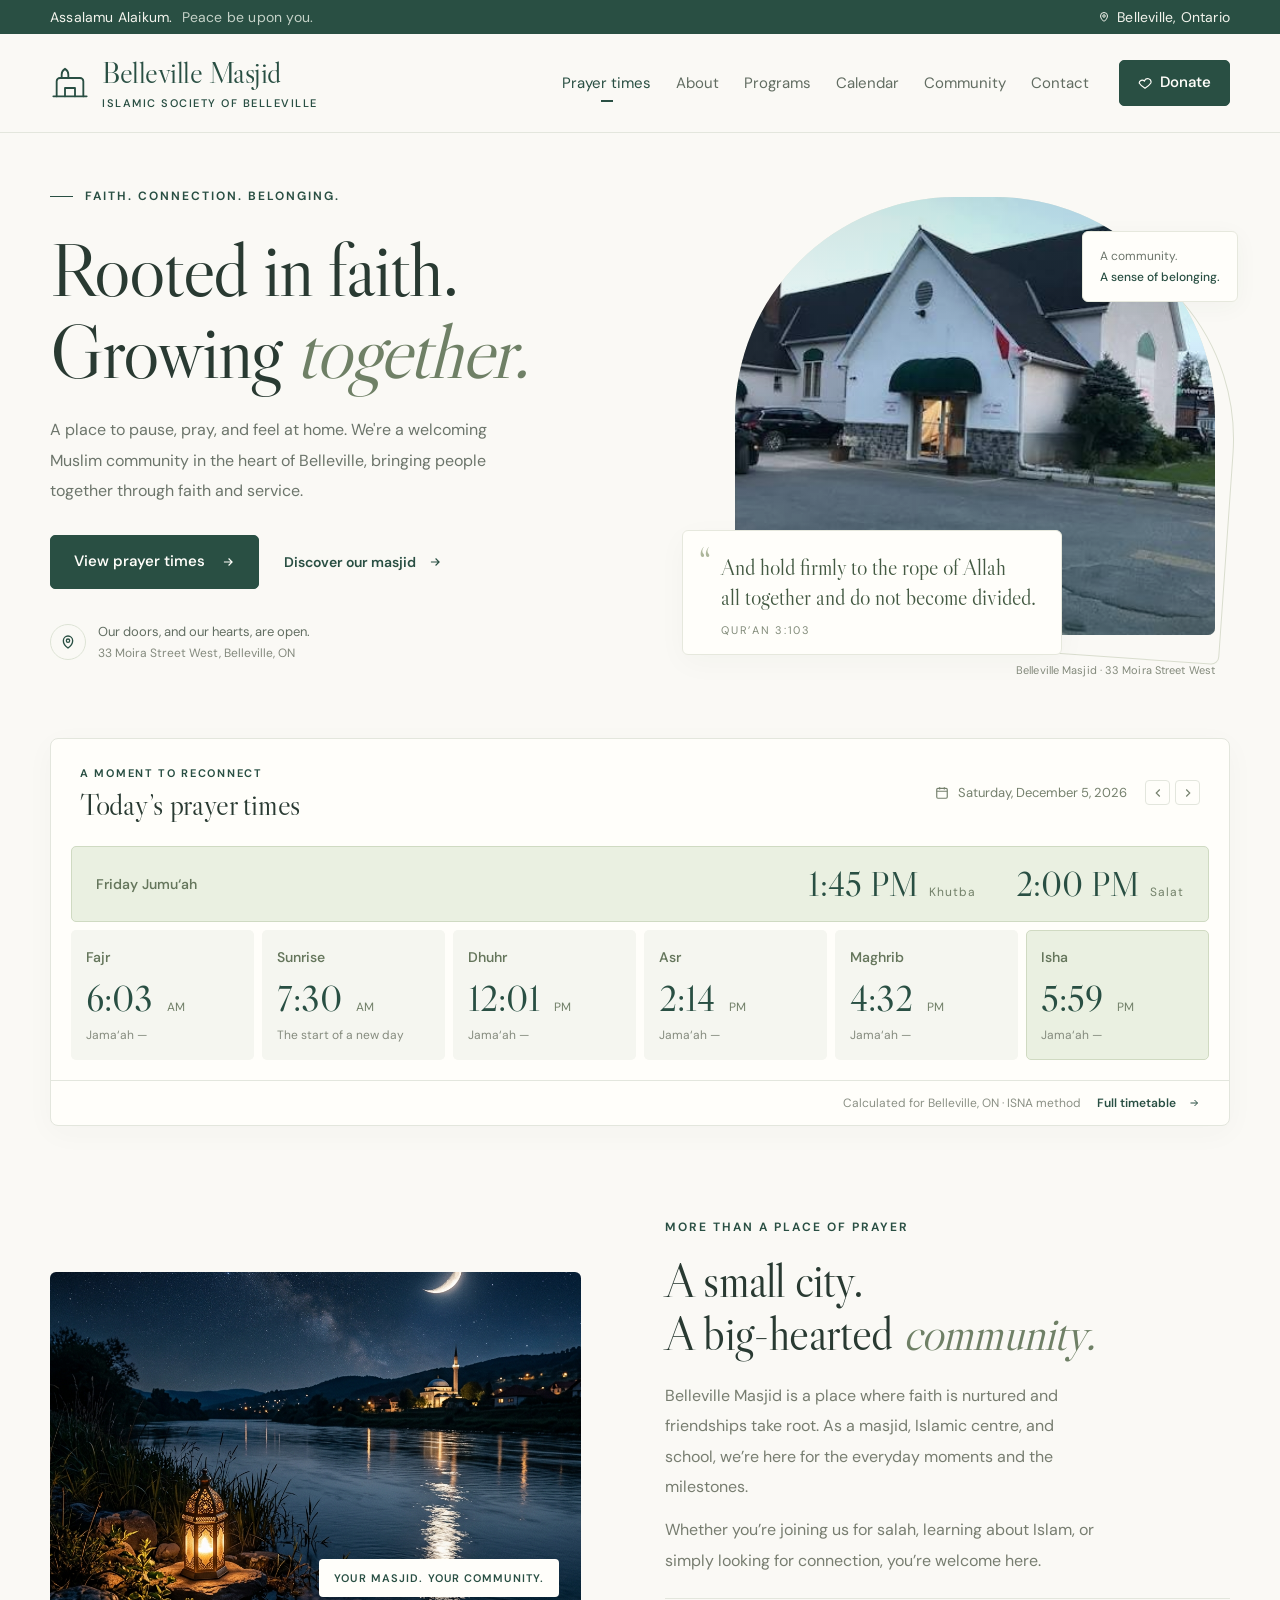
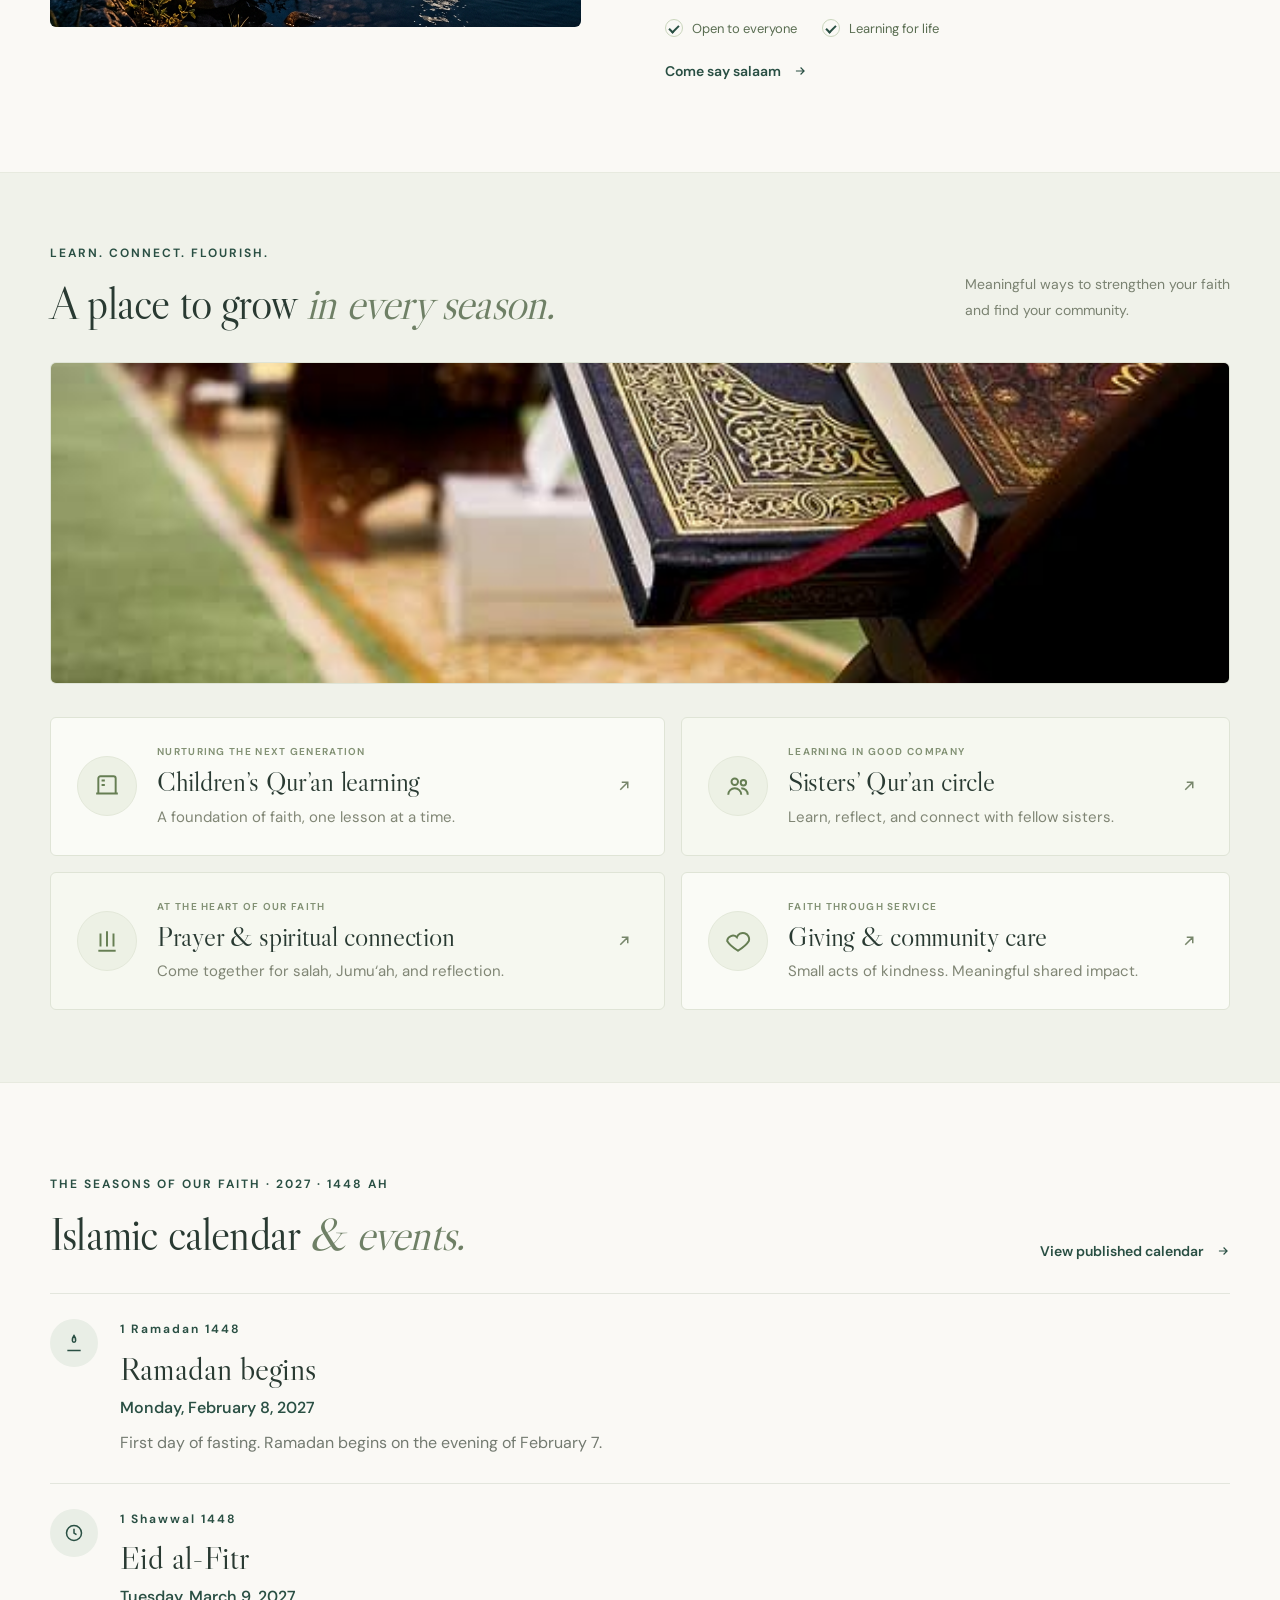
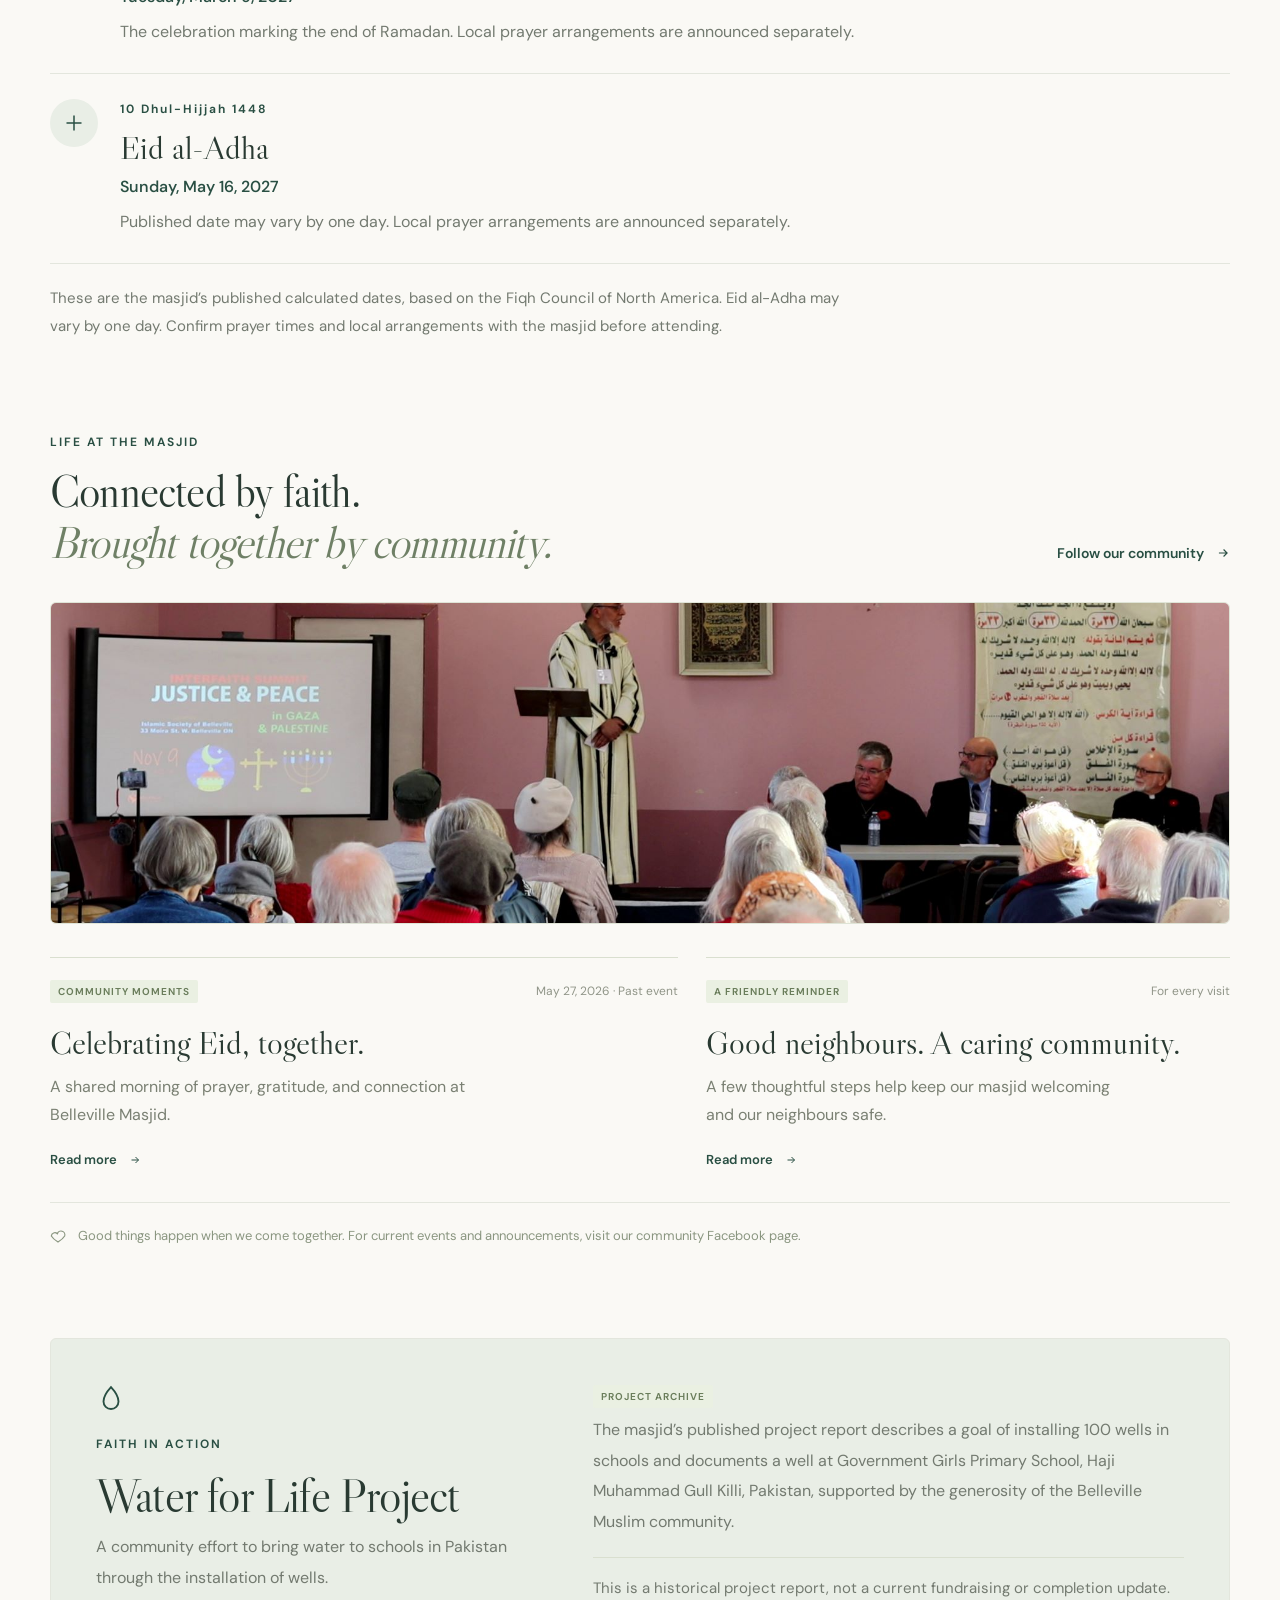
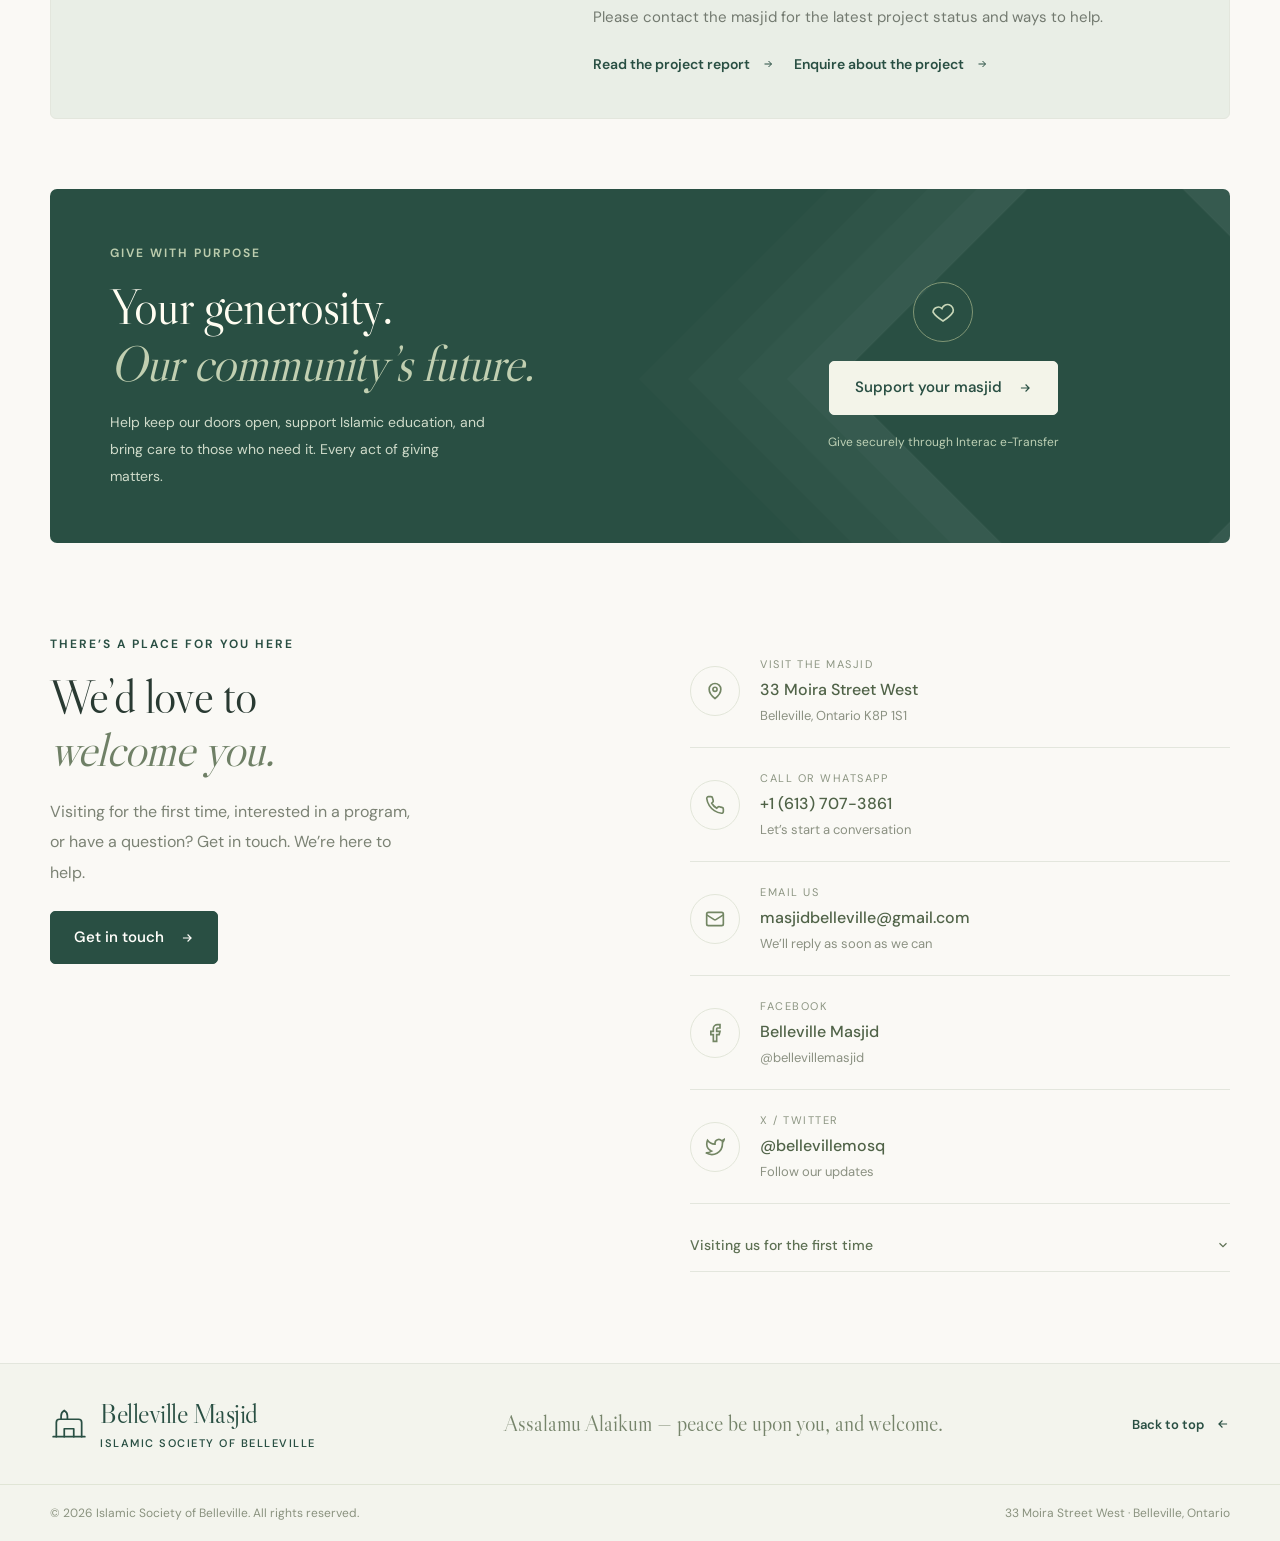
==== index.html @ c416bec8 "Promote Friday Jumu'ah times into the prayer grid - Add a full-width highlighted Jumu'ah card with K" ====
<!DOCTYPE html>
<html lang="en">
<head>
  <meta charset="UTF-8" />
  <meta name="viewport" content="width=device-width, initial-scale=1.0" />
  <title>Belleville Masjid | Faith, Community &amp; Connection</title>
  <meta name="description" content="Welcome to the Islamic Society of Belleville. Find prayer times, explore our community, and connect with your local masjid in Belleville, Ontario." />
  <meta property="og:title" content="Belleville Masjid | Faith, Community & Connection" />
  <meta property="og:description" content="Welcome to the Islamic Society of Belleville. Find prayer times, explore our community, and connect with your local masjid." />
  <meta property="og:type" content="website" />
  <meta name="theme-color" content="#294f43" />
  <link rel="icon" type="image/png" href="Allah-logo-small.png" />

  <link rel="preconnect" href="https://fonts.googleapis.com" />
  <link rel="preconnect" href="https://fonts.gstatic.com" crossorigin />
  <link href="https://fonts.googleapis.com/css2?family=DM+Sans:wght@400;450;500;550;600;650;700&family=Libre+Caslon+Display&display=swap" rel="stylesheet" />

  <link rel="stylesheet" href="css/styles.css" />
</head>
<body>
  <a class="skip-link" href="#main">Skip to content</a>

  <div class="welcome-bar">
    <div class="container welcome-inner">
      <span>Assalamu Alaikum. <span class="welcome-secondary">Peace be upon you.</span></span>
      <a href="https://www.google.com/maps/search/?api=1&query=Islamic+Society+of+Belleville+33+Moira+Street+West+Belleville+Ontario" target="_blank" rel="noreferrer">
        <svg width="12" height="12" viewBox="0 0 24 24" fill="none" stroke="currentColor" stroke-width="2" aria-hidden="true"><path d="M12 21s-7-5.1-7-11a7 7 0 0 1 14 0c0 5.9-7 11-7 11z"/><circle cx="12" cy="10" r="2.5"/></svg>
        Belleville, Ontario
      </a>
    </div>
  </div>

  <header class="site-header">
    <div class="container nav-inner">
      <a class="brand" href="#main" aria-label="Belleville Masjid home">
        <svg width="40" height="40" viewBox="0 0 48 48" fill="none" aria-hidden="true">
          <path d="M8 40V22a4 4 0 0 1 4-4h24a4 4 0 0 1 4 4v18" stroke="currentColor" stroke-width="2.2" stroke-linecap="round"/>
          <path d="M4 40h40" stroke="currentColor" stroke-width="2.2" stroke-linecap="round"/>
          <path d="M14 18v-4c0-3 1.6-5.6 4-7 2.4 1.4 4 4 4 7v4" stroke="currentColor" stroke-width="2.2" stroke-linecap="round"/>
          <path d="M18 40V30h12v10" stroke="currentColor" stroke-width="2.2" stroke-linecap="round" stroke-linejoin="round"/>
        </svg>
        <span>Belleville Masjid<small>ISLAMIC SOCIETY OF BELLEVILLE</small></span>
      </a>

      <nav class="main-nav" id="main-nav" aria-label="Primary">
        <a href="#prayer-times" class="active">Prayer times</a>
        <a href="#about">About</a>
        <a href="#programs">Programs</a>
        <a href="#islamic-calendar">Calendar</a>
        <a href="#community">Community</a>
        <a href="#contact">Contact</a>
      </nav>

      <a class="button nav-donate" href="#donate">
        <svg width="14" height="14" viewBox="0 0 24 24" fill="none" stroke="currentColor" stroke-width="2" aria-hidden="true"><path d="M12 21s-7.5-4.7-10-9a5.3 5.3 0 0 1 9-3.4A5.3 5.3 0 0 1 22 12c-2.5 4.3-10 9-10 9z"/></svg>
        Donate
      </a>

      <button class="menu-toggle icon-button" id="menu-toggle" aria-expanded="false" aria-controls="main-nav" aria-label="Toggle menu">
        <svg width="20" height="20" viewBox="0 0 24 24" fill="none" stroke="currentColor" stroke-width="2" aria-hidden="true"><path d="M4 6h16M4 12h16M4 18h16"/></svg>
      </button>
    </div>
  </header>

  <main id="main">
    <!-- HERO -->
    <section class="hero container">
      <div class="hero-copy">
        <div class="eyebrow"><span class="small-rule"></span> FAITH. CONNECTION. BELONGING.</div>
        <h1>Rooted in faith.<br />Growing <em>together.</em></h1>
        <p>A place to pause, pray, and feel at home. We're a welcoming Muslim community in the heart of Belleville, bringing people together through faith and service.</p>
        <div class="hero-actions">
          <a class="button" href="#prayer-times">View prayer times
            <svg width="14" height="14" viewBox="0 0 24 24" fill="none" stroke="currentColor" stroke-width="2" aria-hidden="true"><path d="M5 12h14M13 6l6 6-6 6"/></svg>
          </a>
          <a class="text-link" href="#about">Discover our masjid
            <svg width="14" height="14" viewBox="0 0 24 24" fill="none" stroke="currentColor" stroke-width="2" aria-hidden="true"><path d="M5 12h14M13 6l6 6-6 6"/></svg>
          </a>
        </div>
        <div class="hero-location">
          <span class="location-icon">
            <svg width="16" height="16" viewBox="0 0 24 24" fill="none" stroke="currentColor" stroke-width="2" aria-hidden="true"><path d="M12 21s-7-5.1-7-11a7 7 0 0 1 14 0c0 5.9-7 11-7 11z"/><circle cx="12" cy="10" r="2.5"/></svg>
          </span>
          <div>Our doors, and our hearts, are open.
            <a href="https://www.google.com/maps/search/?api=1&query=Islamic+Society+of+Belleville+33+Moira+Street+West+Belleville+Ontario" target="_blank" rel="noreferrer">33 Moira Street West, Belleville, ON</a>
          </div>
        </div>
      </div>

      <div class="hero-art">
        <div class="hero-arch">
          <img src="masjid.jpg" alt="The exterior of Belleville Masjid at 33 Moira Street West" />
        </div>
        <div class="hero-stamp"><span>A community.<br /><strong>A sense of belonging.</strong></span></div>
        <div class="verse-card">
          <span class="quote-mark">&ldquo;</span>
          <p>And hold firmly to the rope of Allah<br />all together and do not become divided.</p>
          <span class="verse-reference">QUR&rsquo;AN 3:103</span>
        </div>
        <span class="image-caption">Belleville Masjid &middot; 33 Moira Street West</span>
      </div>
    </section>

    <!-- PRAYER TIMES -->
    <section class="container prayer-section" id="prayer-times">
      <div class="prayer-panel">
        <div class="prayer-header">
          <div>
            <div class="eyebrow">A MOMENT TO RECONNECT</div>
            <h2>Today&rsquo;s prayer times</h2>
          </div>
          <div class="prayer-date">
            <svg width="14" height="14" viewBox="0 0 24 24" fill="none" stroke="currentColor" stroke-width="2" aria-hidden="true"><rect x="3" y="4" width="18" height="17" rx="2"/><path d="M8 2v4M16 2v4M3 9h18"/></svg>
            <span id="prayer-date">Loading date&hellip;</span>
            <div class="date-navigation">
              <button class="icon-button" id="prev-day" aria-label="Previous day">
                <svg width="14" height="14" viewBox="0 0 24 24" fill="none" stroke="currentColor" stroke-width="2" aria-hidden="true"><path d="M15 18l-6-6 6-6"/></svg>
              </button>
              <button class="icon-button" id="next-day" aria-label="Next day">
                <svg width="14" height="14" viewBox="0 0 24 24" fill="none" stroke="currentColor" stroke-width="2" aria-hidden="true"><path d="M9 6l6 6-6 6"/></svg>
              </button>
            </div>
          </div>
        </div>

        <div class="prayer-grid" id="prayer-grid" aria-busy="true">
          <div class="prayer-card jumuah-card">
            <div class="prayer-label"><span>Friday Jumu&lsquo;ah</span></div>
            <div class="jumuah-times">
              <div class="jumuah-time"><strong>1:45 PM</strong><span>Khutba</span></div>
              <div class="jumuah-time"><strong>2:00 PM</strong><span>Salat</span></div>
            </div>
          </div>
          <div class="prayer-card" data-prayer="Fajr">
            <div class="prayer-label"><span>Fajr</span></div>
            <div class="prayer-time skeleton"><span>&nbsp;</span></div>
            <div class="iqama">Jama&lsquo;ah &mdash;</div>
          </div>
          <div class="prayer-card" data-prayer="Sunrise">
            <div class="prayer-label"><span>Sunrise</span></div>
            <div class="prayer-time skeleton"><span>&nbsp;</span></div>
            <div class="iqama">The start of a new day</div>
          </div>
          <div class="prayer-card" data-prayer="Dhuhr">
            <div class="prayer-label"><span>Dhuhr</span></div>
            <div class="prayer-time skeleton"><span>&nbsp;</span></div>
            <div class="iqama">Jama&lsquo;ah &mdash;</div>
          </div>
          <div class="prayer-card" data-prayer="Asr">
            <div class="prayer-label"><span>Asr</span></div>
            <div class="prayer-time skeleton"><span>&nbsp;</span></div>
            <div class="iqama">Jama&lsquo;ah &mdash;</div>
          </div>
          <div class="prayer-card" data-prayer="Maghrib">
            <div class="prayer-label"><span>Maghrib</span></div>
            <div class="prayer-time skeleton"><span>&nbsp;</span></div>
            <div class="iqama">Jama&lsquo;ah &mdash;</div>
          </div>
          <div class="prayer-card" data-prayer="Isha">
            <div class="prayer-label"><span>Isha</span></div>
            <div class="prayer-time skeleton"><span>&nbsp;</span></div>
            <div class="iqama">Jama&lsquo;ah &mdash;</div>
          </div>
        </div>

        <div class="prayer-footer">
          <span class="prayer-source">Calculated for Belleville, ON &middot; ISNA method</span>
          <a class="text-link" href="https://mawaqit.net/en/islamic-society-of-belleville" target="_blank" rel="noreferrer">Full timetable
            <svg width="12" height="12" viewBox="0 0 24 24" fill="none" stroke="currentColor" stroke-width="2" aria-hidden="true"><path d="M5 12h14M13 6l6 6-6 6"/></svg>
          </a>
        </div>
      </div>
    </section>

    <!-- ABOUT -->
    <section class="about-section container section-space" id="about">
      <div class="about-image">
        <img class="about-photo" src="nightsky.png" alt="Night sky over the Belleville Masjid" />
        <span class="photo-label">YOUR MASJID. YOUR COMMUNITY.</span>
      </div>
      <div class="about-copy">
        <div class="eyebrow">MORE THAN A PLACE OF PRAYER</div>
        <h2>A small city.<br />A big-hearted <em>community.</em></h2>
        <p>Belleville Masjid is a place where faith is nurtured and friendships take root. As a masjid, Islamic centre, and school, we&rsquo;re here for the everyday moments and the milestones.</p>
        <p>Whether you&rsquo;re joining us for salah, learning about Islam, or simply looking for connection, you&rsquo;re welcome here.</p>
        <div class="about-values">
          <span><span class="check"></span> Open to everyone</span>
          <span><span class="check"></span> Learning for life</span>
        </div>
        <a class="text-link" href="#contact">Come say salaam
          <svg width="14" height="14" viewBox="0 0 24 24" fill="none" stroke="currentColor" stroke-width="2" aria-hidden="true"><path d="M5 12h14M13 6l6 6-6 6"/></svg>
        </a>
      </div>
    </section>

    <!-- PROGRAMS -->
    <section class="programs-section" id="programs">
      <div class="container section-space">
        <div class="section-heading">
          <div>
            <div class="eyebrow">LEARN. CONNECT. FLOURISH.</div>
            <h2>A place to grow <em>in every season.</em></h2>
          </div>
          <p>Meaningful ways to strengthen your faith<br />and find your community.</p>
        </div>
        <div class="feature-image">
          <img src="quran.jpg" alt="An open Qur&rsquo;an resting on a wooden stand inside the masjid" />
        </div>
        <div class="program-grid">
          <button class="program-card" type="button" data-program="children">
            <span class="program-icon">
              <svg width="26" height="26" viewBox="0 0 24 24" fill="none" stroke="currentColor" stroke-width="1.8" aria-hidden="true"><path d="M4 19V5a2 2 0 0 1 2-2h12a2 2 0 0 1 2 2v14"/><path d="M2 19h20M7 7h3M7 11h3"/></svg>
            </span>
            <span class="program-body">
              <span class="program-category">NURTURING THE NEXT GENERATION</span>
              <h3>Children&rsquo;s Qur&rsquo;an learning</h3>
              <p>A foundation of faith, one lesson at a time.</p>
            </span>
            <span class="program-arrow"><svg width="18" height="18" viewBox="0 0 24 24" fill="none" stroke="currentColor" stroke-width="2" aria-hidden="true"><path d="M7 17L17 7M9 7h8v8"/></svg></span>
          </button>
          <button class="program-card" type="button" data-program="sisters">
            <span class="program-icon">
              <svg width="26" height="26" viewBox="0 0 24 24" fill="none" stroke="currentColor" stroke-width="1.8" aria-hidden="true"><circle cx="9" cy="8" r="3"/><circle cx="17" cy="9" r="2.5"/><path d="M3 20c0-3.3 2.7-6 6-6s6 2.7 6 6M15 14c3.3 0 6 2.5 6 6"/></svg>
            </span>
            <span class="program-body">
              <span class="program-category">LEARNING IN GOOD COMPANY</span>
              <h3>Sisters&rsquo; Qur&rsquo;an circle</h3>
              <p>Learn, reflect, and connect with fellow sisters.</p>
            </span>
            <span class="program-arrow"><svg width="18" height="18" viewBox="0 0 24 24" fill="none" stroke="currentColor" stroke-width="2" aria-hidden="true"><path d="M7 17L17 7M9 7h8v8"/></svg></span>
          </button>
          <button class="program-card" type="button" data-program="prayer">
            <span class="program-icon">
              <svg width="26" height="26" viewBox="0 0 24 24" fill="none" stroke="currentColor" stroke-width="1.8" aria-hidden="true"><path d="M12 3v14M6 5v12M18 5v12"/><path d="M4 21h16"/></svg>
            </span>
            <span class="program-body">
              <span class="program-category">AT THE HEART OF OUR FAITH</span>
              <h3>Prayer &amp; spiritual connection</h3>
              <p>Come together for salah, Jumu&lsquo;ah, and reflection.</p>
            </span>
            <span class="program-arrow"><svg width="18" height="18" viewBox="0 0 24 24" fill="none" stroke="currentColor" stroke-width="2" aria-hidden="true"><path d="M7 17L17 7M9 7h8v8"/></svg></span>
          </button>
          <button class="program-card" type="button" data-program="giving">
            <span class="program-icon">
              <svg width="26" height="26" viewBox="0 0 24 24" fill="none" stroke="currentColor" stroke-width="1.8" aria-hidden="true"><path d="M12 21s-7.5-4.7-10-9a5.3 5.3 0 0 1 9-3.4A5.3 5.3 0 0 1 22 12c-2.5 4.3-10 9-10 9z"/></svg>
            </span>
            <span class="program-body">
              <span class="program-category">FAITH THROUGH SERVICE</span>
              <h3>Giving &amp; community care</h3>
              <p>Small acts of kindness. Meaningful shared impact.</p>
            </span>
            <span class="program-arrow"><svg width="18" height="18" viewBox="0 0 24 24" fill="none" stroke="currentColor" stroke-width="2" aria-hidden="true"><path d="M7 17L17 7M9 7h8v8"/></svg></span>
          </button>
        </div>
      </div>
    </section>

    <!-- CALENDAR -->
    <section class="calendar-section container section-space" id="islamic-calendar" aria-labelledby="calendar-title">
      <div class="section-heading">
        <div>
          <div class="eyebrow">THE SEASONS OF OUR FAITH &middot; 2027 &middot; 1448 AH</div>
          <h2 id="calendar-title">Islamic calendar <em>&amp; events.</em></h2>
        </div>
        <a class="text-link" href="https://bellevillemasjid.ca/islamic-calendar/" target="_blank" rel="noreferrer">View published calendar
          <svg width="14" height="14" viewBox="0 0 24 24" fill="none" stroke="currentColor" stroke-width="2" aria-hidden="true"><path d="M5 12h14M13 6l6 6-6 6"/></svg>
        </a>
      </div>
      <div class="calendar-events">
        <article class="calendar-event">
          <span class="calendar-icon"><svg width="20" height="20" viewBox="0 0 24 24" fill="none" stroke="currentColor" stroke-width="1.8" aria-hidden="true"><path d="M12 3c-1.5 2-2 3.5-2 6a2 2 0 0 0 4 0c0-2.5-.5-4-2-6z"/><path d="M4 21h16"/></svg></span>
          <div>
            <span class="eyebrow">1 Ramadan 1448</span>
            <h3>Ramadan begins</h3>
            <time datetime="2027-02-08">Monday, February 8, 2027</time>
            <p>First day of fasting. Ramadan begins on the evening of February 7.</p>
          </div>
        </article>
        <article class="calendar-event">
          <span class="calendar-icon"><svg width="20" height="20" viewBox="0 0 24 24" fill="none" stroke="currentColor" stroke-width="1.8" aria-hidden="true"><circle cx="12" cy="12" r="9"/><path d="M12 7v5l3 2"/></svg></span>
          <div>
            <span class="eyebrow">1 Shawwal 1448</span>
            <h3>Eid al-Fitr</h3>
            <time datetime="2027-03-09">Tuesday, March 9, 2027</time>
            <p>The celebration marking the end of Ramadan. Local prayer arrangements are announced separately.</p>
          </div>
        </article>
        <article class="calendar-event">
          <span class="calendar-icon"><svg width="20" height="20" viewBox="0 0 24 24" fill="none" stroke="currentColor" stroke-width="1.8" aria-hidden="true"><path d="M12 3v18M3 12h18"/></svg></span>
          <div>
            <span class="eyebrow">10 Dhul-Hijjah 1448</span>
            <h3>Eid al-Adha</h3>
            <time datetime="2027-05-16">Sunday, May 16, 2027</time>
            <p>Published date may vary by one day. Local prayer arrangements are announced separately.</p>
          </div>
        </article>
      </div>
      <p class="calendar-note">These are the masjid&rsquo;s published calculated dates, based on the Fiqh Council of North America. Eid al-Adha may vary by one day. Confirm prayer times and local arrangements with the masjid before attending.</p>
    </section>

    <!-- COMMUNITY -->
    <section class="community-section container section-space" id="community">
      <div class="section-heading">
        <div>
          <div class="eyebrow">LIFE AT THE MASJID</div>
          <h2>Connected by faith.<br /><em>Brought together by community.</em></h2>
        </div>
        <a class="text-link" href="https://www.facebook.com/bellevillemasjid" target="_blank" rel="noreferrer">Follow our community
          <svg width="14" height="14" viewBox="0 0 24 24" fill="none" stroke="currentColor" stroke-width="2" aria-hidden="true"><path d="M5 12h14M13 6l6 6-6 6"/></svg>
        </a>
      </div>
      <div class="feature-image">
        <img src="interfaith.jpg" alt="An interfaith gathering on justice and peace" />
      </div>
      <div class="notice-grid">
        <article class="notice-card">
          <div class="notice-top"><span class="tag">COMMUNITY MOMENTS</span><span>May 27, 2026 &middot; Past event</span></div>
          <h3>Celebrating Eid, together.</h3>
          <p>A shared morning of prayer, gratitude, and connection at Belleville Masjid.</p>
          <button class="text-link" type="button" data-dialog="event-eid">Read more
            <svg width="12" height="12" viewBox="0 0 24 24" fill="none" stroke="currentColor" stroke-width="2" aria-hidden="true"><path d="M5 12h14M13 6l6 6-6 6"/></svg>
          </button>
        </article>
        <article class="notice-card">
          <div class="notice-top"><span class="tag">A FRIENDLY REMINDER</span><span>For every visit</span></div>
          <h3>Good neighbours. A caring community.</h3>
          <p>A few thoughtful steps help keep our masjid welcoming and our neighbours safe.</p>
          <button class="text-link" type="button" data-dialog="event-neighbours">Read more
            <svg width="12" height="12" viewBox="0 0 24 24" fill="none" stroke="currentColor" stroke-width="2" aria-hidden="true"><path d="M5 12h14M13 6l6 6-6 6"/></svg>
          </button>
        </article>
      </div>
      <div class="community-note">
        <svg width="16" height="16" viewBox="0 0 24 24" fill="none" stroke="currentColor" stroke-width="1.8" aria-hidden="true"><path d="M12 21s-7.5-4.7-10-9a5.3 5.3 0 0 1 9-3.4A5.3 5.3 0 0 1 22 12c-2.5 4.3-10 9-10 9z"/></svg>
        <p>Good things happen when we come together. For current events and announcements, visit our community Facebook page.</p>
      </div>
    </section>

    <!-- WATER FOR LIFE -->
    <section class="water-section container" id="water-for-life" aria-labelledby="water-title">
      <div class="water-intro">
        <svg width="30" height="30" viewBox="0 0 24 24" fill="none" stroke="currentColor" stroke-width="1.5" aria-hidden="true"><path d="M12 2.5S6 9 6 14a6 6 0 0 0 12 0c0-5-6-11.5-6-11.5z"/></svg>
        <div class="eyebrow">FAITH IN ACTION</div>
        <h2 id="water-title">Water for Life Project</h2>
        <p>A community effort to bring water to schools in Pakistan through the installation of wells.</p>
      </div>
      <div class="water-details">
        <span class="tag">PROJECT ARCHIVE</span>
        <p>The masjid&rsquo;s published project report describes a goal of installing 100 wells in schools and documents a well at Government Girls Primary School, Haji Muhammad Gull Killi, Pakistan, supported by the generosity of the Belleville Muslim community.</p>
        <p class="water-note">This is a historical project report, not a current fundraising or completion update. Please contact the masjid for the latest project status and ways to help.</p>
        <div class="water-links">
          <a class="text-link" href="https://bellevillemasjid.ca/water-for-life-project/" target="_blank" rel="noreferrer">Read the project report
            <svg width="12" height="12" viewBox="0 0 24 24" fill="none" stroke="currentColor" stroke-width="2" aria-hidden="true"><path d="M5 12h14M13 6l6 6-6 6"/></svg>
          </a>
          <a class="text-link" href="mailto:masjidbelleville@gmail.com?subject=Water%20for%20Life%20Project%20enquiry">Enquire about the project
            <svg width="12" height="12" viewBox="0 0 24 24" fill="none" stroke="currentColor" stroke-width="2" aria-hidden="true"><path d="M5 12h14M13 6l6 6-6 6"/></svg>
          </a>
        </div>
      </div>
    </section>

    <!-- DONATION -->
    <section class="donation-section container" id="donate">
      <div class="donation-panel">
        <span class="donation-pattern" aria-hidden="true"></span>
        <div class="donation-copy">
          <div class="eyebrow">GIVE WITH PURPOSE</div>
          <h2>Your generosity.<br /><em>Our community&rsquo;s future.</em></h2>
          <p>Help keep our doors open, support Islamic education, and bring care to those who need it. Every act of giving matters.</p>
        </div>
        <div class="donation-action">
          <span class="donation-heart">
            <svg width="24" height="24" viewBox="0 0 24 24" fill="none" stroke="currentColor" stroke-width="1.6" aria-hidden="true"><path d="M12 21s-7.5-4.7-10-9a5.3 5.3 0 0 1 9-3.4A5.3 5.3 0 0 1 22 12c-2.5 4.3-10 9-10 9z"/></svg>
          </span>
          <button class="button button-light" type="button" data-dialog="donate">Support your masjid
            <svg width="14" height="14" viewBox="0 0 24 24" fill="none" stroke="currentColor" stroke-width="2" aria-hidden="true"><path d="M5 12h14M13 6l6 6-6 6"/></svg>
          </button>
          <span>Give securely through Interac e-Transfer</span>
        </div>
      </div>
    </section>

    <!-- CONTACT -->
    <section class="contact-section container section-space" id="contact">
      <div class="contact-copy">
        <div class="eyebrow">THERE&rsquo;S A PLACE FOR YOU HERE</div>
        <h2>We&rsquo;d love to<br /><em>welcome you.</em></h2>
        <p>Visiting for the first time, interested in a program, or have a question? Get in touch. We&rsquo;re here to help.</p>
        <a class="button" href="mailto:masjidbelleville@gmail.com">Get in touch
          <svg width="14" height="14" viewBox="0 0 24 24" fill="none" stroke="currentColor" stroke-width="2" aria-hidden="true"><path d="M5 12h14M13 6l6 6-6 6"/></svg>
        </a>
      </div>
      <div class="contact-details">
        <a href="https://www.google.com/maps/search/?api=1&query=Islamic+Society+of+Belleville+33+Moira+Street+West+Belleville+Ontario" target="_blank" rel="noreferrer">
          <span class="contact-icon">
            <svg width="20" height="20" viewBox="0 0 24 24" fill="none" stroke="currentColor" stroke-width="2" aria-hidden="true"><path d="M12 21s-7-5.1-7-11a7 7 0 0 1 14 0c0 5.9-7 11-7 11z"/><circle cx="12" cy="10" r="2.5"/></svg>
          </span>
          <div><small>VISIT THE MASJID</small><strong>33 Moira Street West</strong><span>Belleville, Ontario K8P 1S1</span></div>
        </a>
        <a href="tel:+16137073861">
          <span class="contact-icon">
            <svg width="20" height="20" viewBox="0 0 24 24" fill="none" stroke="currentColor" stroke-width="2" aria-hidden="true"><path d="M22 16.9v3a2 2 0 0 1-2.2 2 19.8 19.8 0 0 1-8.6-3.1 19.5 19.5 0 0 1-6-6A19.8 19.8 0 0 1 2.1 4.2 2 2 0 0 1 4.1 2h3a2 2 0 0 1 2 1.7c.13.96.36 1.9.7 2.8a2 2 0 0 1-.45 2.1L8.1 9.9a16 16 0 0 0 6 6l1.3-1.3a2 2 0 0 1 2.1-.45c.9.34 1.84.57 2.8.7A2 2 0 0 1 22 16.9z"/></svg>
          </span>
          <div><small>CALL OR WHATSAPP</small><strong>+1 (613) 707-3861</strong><span>Let&rsquo;s start a conversation</span></div>
        </a>
        <a href="mailto:masjidbelleville@gmail.com">
          <span class="contact-icon">
            <svg width="20" height="20" viewBox="0 0 24 24" fill="none" stroke="currentColor" stroke-width="2" aria-hidden="true"><rect x="2" y="4" width="20" height="16" rx="2"/><path d="m22 7-8.97 5.7a1.94 1.94 0 0 1-2.06 0L2 7"/></svg>
          </span>
          <div><small>EMAIL US</small><strong>masjidbelleville@gmail.com</strong><span>We&rsquo;ll reply as soon as we can</span></div>
        </a>
        <a href="https://www.facebook.com/bellevillemasjid" target="_blank" rel="noreferrer">
          <span class="contact-icon">
            <svg width="20" height="20" viewBox="0 0 24 24" fill="none" stroke="currentColor" stroke-width="2" aria-hidden="true"><path d="M18 2h-3a5 5 0 0 0-5 5v3H7v4h3v8h4v-8h3l1-4h-4V7a1 1 0 0 1 1-1h3z"/></svg>
          </span>
          <div><small>FACEBOOK</small><strong>Belleville Masjid</strong><span>@bellevillemasjid</span></div>
        </a>
        <a href="https://x.com/bellevillemosq" target="_blank" rel="noreferrer">
          <span class="contact-icon">
            <svg width="20" height="20" viewBox="0 0 24 24" fill="none" stroke="currentColor" stroke-width="2" aria-hidden="true"><path d="M23 3a10.9 10.9 0 0 1-3.14 1.53 4.48 4.48 0 0 0-7.86 3v1A10.66 10.66 0 0 1 3 4s-4 9 5 13a11.64 11.64 0 0 1-7 2c9 5 20 0 20-11.5a4.5 4.5 0 0 0-.08-.83A7.72 7.72 0 0 0 23 3z"/></svg>
          </span>
          <div><small>X / TWITTER</small><strong>@bellevillemosq</strong><span>Follow our updates</span></div>
        </a>
        <details>
          <summary>Visiting us for the first time
            <svg width="14" height="14" viewBox="0 0 24 24" fill="none" stroke="currentColor" stroke-width="2" aria-hidden="true"><path d="M6 9l6 6 6-6"/></svg>
          </summary>
          <p>Everyone is welcome. Please wear modest clothing and remove your shoes before entering the prayer area. Find us at the corner of Moira Street West and Coleman Street, next to Enterprise. Respect marked parking spaces and our neighbours; after busy prayers, consider turning right when leaving the parking lot.</p>
        </details>
      </div>
    </section>
  </main>

  <footer class="site-footer">
    <div class="container footer-main">
      <a class="brand" href="#main">
        <svg width="38" height="38" viewBox="0 0 48 48" fill="none" aria-hidden="true">
          <path d="M8 40V22a4 4 0 0 1 4-4h24a4 4 0 0 1 4 4v18" stroke="currentColor" stroke-width="2.2" stroke-linecap="round"/>
          <path d="M4 40h40" stroke="currentColor" stroke-width="2.2" stroke-linecap="round"/>
          <path d="M14 18v-4c0-3 1.6-5.6 4-7 2.4 1.4 4 4 4 7v4" stroke="currentColor" stroke-width="2.2" stroke-linecap="round"/>
          <path d="M18 40V30h12v10" stroke="currentColor" stroke-width="2.2" stroke-linecap="round" stroke-linejoin="round"/>
        </svg>
        <span>Belleville Masjid<small>ISLAMIC SOCIETY OF BELLEVILLE</small></span>
      </a>
      <p>Assalamu Alaikum &mdash; peace be upon you, and welcome.</p>
      <a class="text-link" href="#main">Back to top
        <svg class="up-arrow" width="14" height="14" viewBox="0 0 24 24" fill="none" stroke="currentColor" stroke-width="2" aria-hidden="true"><path d="M5 12h14M13 6l6 6-6 6"/></svg>
      </a>
    </div>
    <div class="footer-bottom">
      <div class="container footer-bottom-inner">
        <span>&copy; <span id="year"></span> Islamic Society of Belleville. All rights reserved.</span>
        <span>33 Moira Street West &middot; Belleville, Ontario</span>
      </div>
    </div>
  </footer>

  <dialog class="site-dialog" id="site-dialog" aria-labelledby="dialog-title">
    <button class="dialog-close icon-button" type="button" data-dialog-close aria-label="Close dialog">
      <svg width="18" height="18" viewBox="0 0 24 24" fill="none" stroke="currentColor" stroke-width="2" aria-hidden="true"><path d="M18 6L6 18M6 6l12 12"/></svg>
    </button>
    <div class="dialog-content" id="dialog-content"></div>
  </dialog>

  <script src="js/main.js"></script>
</body>
</html>
---- css/styles.css ----
:root {
  --cream: #faf9f5;
  --paper: #fffefa;
  --green: #294f43;
  --green-dark: #1d3d33;
  --sage: #e9eee6;
  --ink: #293a32;
  --muted: #737a70;
  --border: #e3e6dd;
  --serif: "Libre Caslon Display", Georgia, serif;
  --sans: "DM Sans", sans-serif;
}

* {
  box-sizing: border-box;
}

html {
  scroll-behavior: smooth;
  scroll-padding-top: 100px;
}

body {
  background: var(--cream);
  color: var(--ink);
  font-family: var(--sans);
  -webkit-font-smoothing: antialiased;
  margin: 0;
  font-size: 16px;
}

button, a, input, select, summary {
  -webkit-tap-highlight-color: transparent;
}

button, select {
  font: inherit;
}

button, a {
  touch-action: manipulation;
}

button {
  cursor: pointer;
  color: inherit;
  background: none;
  border: none;
  padding: 0;
}

a {
  color: inherit;
  text-decoration: none;
}

button:disabled {
  cursor: not-allowed;
  opacity: 0.35;
}

button:focus-visible,
a:focus-visible,
select:focus-visible,
summary:focus-visible {
  outline-offset: 5px;
  outline: 2px solid #9d8752;
}

::selection {
  background: #d2ddc7;
}

img, svg {
  vertical-align: middle;
  display: block;
  max-width: 100%;
}

.container {
  width: min(1216px, 100% - 100px);
  margin-inline: auto;
}

.skip-link {
  background: var(--green);
  color: #fff;
  z-index: 20;
  padding: 14px;
  position: fixed;
  top: -70px;
  left: 20px;
}

.skip-link:focus {
  top: 10px;
}

/* Welcome bar */
.welcome-bar {
  background: var(--green);
  color: #f3f4ed;
  letter-spacing: 0.2px;
  font-size: 14px;
}

.welcome-inner {
  justify-content: space-between;
  align-items: center;
  height: 34px;
  display: flex;
}

.welcome-secondary {
  color: #c5d2c8;
  margin-left: 5px;
}

.welcome-inner a {
  align-items: center;
  gap: 7px;
  display: flex;
}

/* Header */
.site-header {
  background: var(--cream);
  border-bottom: 1px solid var(--border);
  z-index: 5;
  position: relative;
}

.nav-inner {
  align-items: center;
  gap: 30px;
  height: 98px;
  display: flex;
}

.brand {
  color: var(--green);
  flex-shrink: 0;
  align-items: center;
  gap: 12px;
  display: flex;
}

.brand > span {
  font-family: var(--serif);
  letter-spacing: -0.5px;
  font-size: 30px;
  line-height: 1.1;
}

.brand small {
  font-family: var(--sans);
  letter-spacing: 1.5px;
  margin-top: 8px;
  font-size: 11px;
  font-weight: 550;
  display: block;
}

.main-nav {
  white-space: nowrap;
  align-items: center;
  gap: 25px;
  margin-left: auto;
  font-size: 15px;
  display: flex;
}

.main-nav a {
  color: #626d62;
  padding-block: 12px;
  transition: color 0.2s;
  position: relative;
}

.main-nav a:hover,
.main-nav a.active {
  color: var(--green);
}

.main-nav a.active:after {
  content: "";
  background: var(--green);
  width: 12px;
  height: 2px;
  position: absolute;
  bottom: 3px;
  left: calc(50% - 6px);
}

.button {
  background: var(--green);
  border: 1px solid var(--green);
  color: #fffefa;
  white-space: nowrap;
  border-radius: 5px;
  justify-content: center;
  align-items: center;
  gap: 16px;
  padding: 16px 23px;
  font-size: 15px;
  font-weight: 550;
  line-height: 1.3;
  transition: background 0.2s, transform 0.2s, box-shadow 0.2s;
  display: inline-flex;
}

.button:hover {
  background: var(--green-dark);
  transform: translateY(-2px);
  box-shadow: 0 5px 12px rgba(41, 79, 67, 0.08);
}

.button:active {
  transform: translateY(0);
}

.nav-donate {
  gap: 8px;
  padding: 12px 18px;
}

.icon-button {
  background: transparent;
  border: none;
  border-radius: 4px;
  justify-content: center;
  align-items: center;
  width: 30px;
  height: 30px;
  display: inline-flex;
}

.icon-button:hover:not(:disabled) {
  background: var(--sage);
}

.menu-toggle {
  display: none;
}

/* Hero */
.hero {
  grid-template-columns: 1.14fr 1fr;
  align-items: center;
  gap: 70px;
  min-height: 584px;
  padding-top: 53px;
  padding-bottom: 54px;
  display: grid;
}

.hero-copy {
  padding-bottom: 9px;
  animation: 0.7s both appear;
}

.eyebrow {
  letter-spacing: 2px;
  color: var(--green);
  align-items: center;
  gap: 12px;
  font-size: 12px;
  font-weight: 650;
  line-height: 1.7;
  display: flex;
}

.small-rule {
  background: var(--green);
  width: 23px;
  height: 1px;
  flex-shrink: 0;
}

h1, h2, h3, p {
  margin: 0;
}

h1, h2, h3 {
  font-family: var(--serif);
  font-weight: 400;
}

h1 {
  letter-spacing: -2px;
  margin: 23px 0;
  font-size: clamp(64px, 6vw, 88px);
  line-height: 1.06;
}

em {
  color: #6f8066;
  font-style: italic;
  font-weight: 400;
}

.hero-copy > p {
  color: #6c756b;
  max-width: 450px;
  font-size: 16px;
  line-height: 1.9;
}

.hero-actions {
  align-items: center;
  gap: 25px;
  margin-top: 29px;
  display: flex;
}

.text-link {
  color: var(--green);
  background: transparent;
  border: 0;
  align-items: center;
  gap: 12px;
  padding: 0;
  font-size: 14px;
  font-weight: 600;
  transition: gap 0.2s;
  display: inline-flex;
}

.text-link:hover {
  gap: 17px;
}

.hero-location {
  color: #626e62;
  align-items: center;
  gap: 12px;
  margin-top: 34px;
  font-size: 13px;
  display: flex;
}

.location-icon {
  width: 36px;
  height: 36px;
  color: var(--green);
  border: 1px solid #dde3d5;
  border-radius: 50%;
  place-items: center;
  display: grid;
  flex-shrink: 0;
}

.hero-location a {
  color: #848a7e;
  align-items: center;
  gap: 8px;
  margin-top: 5px;
  font-size: 12px;
  display: flex;
}

.hero-art {
  isolation: isolate;
  padding: 0 15px 23px 24px;
  animation: 1s 0.12s both appear;
  position: relative;
}

.hero-art:before {
  content: "";
  z-index: -1;
  border: 1px solid #d9ddce;
  border-radius: 210px 210px 8px 8px;
  position: absolute;
  inset: 30px -4px 9px 47px;
  transform: rotate(4deg);
}

.hero-arch {
  background: #dfe2d1;
  border-radius: 220px 220px 7px 7px;
  height: 438px;
  overflow: hidden;
  position: relative;
}

.hero-arch img {
  object-fit: cover;
  object-position: center 38%;
  width: 100%;
  height: 100%;
  display: block;
  filter: saturate(0.9) contrast(1.02);
}

.hero-arch::after {
  content: "";
  position: absolute;
  inset: 0;
  background: linear-gradient(180deg, rgba(41, 79, 67, 0.16) 0%, rgba(41, 79, 67, 0) 40%, rgba(41, 79, 67, 0.32) 100%);
  pointer-events: none;
}

.hero-stamp {
  background: var(--paper);
  color: var(--green);
  border: 1px solid #e6e8dd;
  border-radius: 6px;
  align-items: center;
  gap: 11px;
  padding: 14px 17px;
  display: flex;
  position: absolute;
  top: 34px;
  right: -8px;
  box-shadow: 0 5px 24px rgba(51, 69, 50, 0.04);
}

.hero-stamp span {
  color: #6c756b;
  font-size: 12px;
  line-height: 1.7;
}

.hero-stamp strong {
  color: var(--green);
  font-weight: 500;
}

.verse-card {
  background: var(--paper);
  border: 1px solid #e6e8dd;
  border-radius: 6px;
  padding: 22px 25px 17px;
  position: absolute;
  bottom: 3px;
  left: -29px;
  box-shadow: 0 8px 30px rgba(34, 49, 34, 0.03);
}

.quote-mark {
  font-family: var(--serif);
  color: #adb69b;
  font-size: 47px;
  line-height: 1;
  position: absolute;
  top: 10px;
  left: 15px;
}

.verse-card p {
  font-family: var(--serif);
  color: #445a43;
  padding: 0 0 0 13px;
  font-size: 22px;
  line-height: 1.35;
  position: relative;
}

.verse-reference {
  letter-spacing: 1.7px;
  color: #838c7b;
  margin-top: 11px;
  margin-left: 13px;
  font-size: 11px;
  display: block;
}

.image-caption {
  color: #82897b;
  letter-spacing: 0.1px;
  font-size: 11px;
  position: absolute;
  bottom: -19px;
  right: 15px;
}

/* Prayer times */
.prayer-section {
  padding-top: 14px;
}

.prayer-panel {
  background: var(--paper);
  border: 1px solid var(--border);
  border-radius: 8px;
  overflow: hidden;
  box-shadow: 0 7px 30px rgba(51, 69, 50, 0.03);
}

.prayer-header {
  justify-content: space-between;
  align-items: center;
  gap: 15px;
  padding: 25px 29px 24px;
  display: flex;
}

.prayer-header .eyebrow {
  letter-spacing: 1.7px;
  margin-bottom: 5px;
  font-size: 11px;
}

.prayer-header h2 {
  letter-spacing: -0.3px;
  font-size: 30px;
}

.prayer-date {
  color: #75806d;
  align-items: center;
  gap: 9px;
  font-size: 13px;
  display: flex;
}

.date-navigation {
  align-items: center;
  gap: 5px;
  margin-left: 9px;
  display: flex;
}

.date-navigation .icon-button {
  border: 1px solid #e3e6dd;
  width: 25px;
  height: 25px;
}

.prayer-grid {
  grid-template-columns: repeat(6, 1fr);
  gap: 8px;
  padding: 0 20px 20px;
  display: grid;
}

.prayer-card {
  background: #f5f6f0;
  border: 1px solid transparent;
  border-radius: 5px;
  padding: 17px 14px 16px;
}

.prayer-card.next-prayer {
  background: #eaf0e1;
  border-color: #d0dac2;
}

.prayer-card.jumuah-card {
  grid-column: 1 / -1;
  background: #eaf0e1;
  border-color: #cfdac2;
  align-items: center;
  justify-content: space-between;
  flex-wrap: wrap;
  gap: 24px;
  padding: 20px 24px;
  display: flex;
}

.jumuah-times {
  align-items: baseline;
  gap: 40px;
  display: flex;
}

.jumuah-time {
  align-items: baseline;
  gap: 10px;
  display: flex;
}

.jumuah-time strong {
  font-family: var(--serif);
  color: var(--green);
  font-size: 34px;
  font-weight: 400;
  line-height: 1;
}

.jumuah-time span {
  color: #728069;
  letter-spacing: 1px;
  font-size: 12px;
}

.prayer-label {
  color: #65765c;
  align-items: center;
  gap: 8px;
  font-size: 14px;
  font-weight: 550;
  display: flex;
}

.prayer-time {
  font-family: var(--serif);
  color: var(--green);
  white-space: nowrap;
  min-height: 37px;
  margin: 13px 0 9px;
  font-size: 36px;
  line-height: 1.1;
}

.prayer-time > span {
  font-family: var(--sans);
  color: #728069;
  margin-left: 5px;
  font-size: 12px;
}

.iqama {
  color: #858b7e;
  white-space: nowrap;
  font-size: 12px;
}

.prayer-footer {
  border-top: 1px solid var(--border);
  color: #7a8273;
  align-items: center;
  gap: 16px;
  padding: 14px 29px;
  font-size: 12px;
  display: flex;
}

.prayer-source {
  color: #8b9085;
  margin-left: auto;
  font-size: 12px;
}

.prayer-footer .text-link {
  font-size: 12px;
}

.skeleton {
  background: linear-gradient(100deg, #e6e9de 30%, #f0f2e9, #e6e9de 60%) 0 0 / 300% 100%;
  border-radius: 4px;
  width: 85px;
  animation: 1.8s infinite shimmer;
}

/* Sections */
.section-space {
  padding-top: 91px;
  padding-bottom: 91px;
}

.about-section {
  grid-template-columns: 0.94fr 1fr;
  align-items: center;
  gap: 84px;
  display: grid;
}

.about-image {
  background: var(--sage);
  border-radius: 6px;
  height: 355px;
  position: relative;
  overflow: hidden;
}

.about-image svg,
.about-image .about-photo {
  width: 100%;
  height: 100%;
  object-fit: cover;
  display: block;
  transition: transform 0.6s;
}

.about-image:hover svg,
.about-image:hover .about-photo {
  transform: scale(1.03);
}

.photo-label {
  color: var(--green);
  background: var(--paper);
  letter-spacing: 1.1px;
  border-radius: 4px;
  align-items: center;
  gap: 8px;
  padding: 12px 15px;
  font-size: 11px;
  font-weight: 600;
  display: flex;
  position: absolute;
  bottom: 30px;
  right: 22px;
}

h2 {
  letter-spacing: -0.8px;
  font-size: 47px;
  line-height: 1.14;
}

.about-copy h2 {
  margin: 16px 0 20px;
}

.about-copy > p {
  color: #777d70;
  max-width: 440px;
  margin-top: 13px;
  font-size: 16px;
  line-height: 1.9;
}

.about-values {
  border-top: 1px solid var(--border);
  gap: 25px;
  margin-top: 22px;
  margin-bottom: 23px;
  padding-top: 20px;
  display: flex;
}

.about-values span {
  color: #596d51;
  align-items: center;
  gap: 9px;
  font-size: 13px;
  display: flex;
}

.check {
  width: 18px;
  height: 18px;
  border: 1px solid #c9d5bc;
  border-radius: 50%;
  position: relative;
  flex-shrink: 0;
}

.check:after {
  content: "";
  position: absolute;
  left: 5px;
  top: 3px;
  width: 4px;
  height: 8px;
  border: solid var(--green);
  border-width: 0 2px 2px 0;
  transform: rotate(45deg);
}

/* Programs */
.programs-section {
  background: #f0f2ea;
  border-block: 1px solid #e7eadf;
}

.programs-section .section-space {
  padding-top: 70px;
  padding-bottom: 72px;
}

.section-heading {
  justify-content: space-between;
  align-items: flex-end;
  gap: 30px;
  margin-bottom: 33px;
  display: flex;
}

.section-heading h2 {
  margin-top: 14px;
  font-size: 45px;
}

.section-heading > p {
  color: #7a8271;
  margin-bottom: 5px;
  font-size: 14px;
  line-height: 1.9;
}

.feature-image {
  border: 1px solid #dfe4d6;
  border-radius: 6px;
  overflow: hidden;
  margin-bottom: 33px;
}

.feature-image img {
  width: 100%;
  height: 320px;
  object-fit: cover;
  object-position: center 55%;
  display: block;
}

.program-grid {
  grid-template-columns: 1.12fr 1fr;
  gap: 16px;
  display: grid;
}

.program-card {
  text-align: left;
  background: #fafbf6;
  border: 1px solid #dfe4d6;
  border-radius: 6px;
  align-items: center;
  gap: 20px;
  padding: 26px;
  transition: transform 0.2s, box-shadow 0.2s, border-color 0.2s;
  display: flex;
}

.program-card:hover {
  border-color: #aabd9a;
  transform: translateY(-3px);
  box-shadow: 0 7px 15px rgba(52, 71, 46, 0.03);
}

.program-card:nth-child(2),
.program-card:nth-child(3) {
  background: #f6f8f0;
}

.program-icon {
  color: #667e53;
  background: #edf1e5;
  border: 1px solid #e3e8d9;
  border-radius: 50%;
  flex-shrink: 0;
  justify-content: center;
  align-items: center;
  width: 60px;
  height: 60px;
  display: flex;
}

.program-body {
  display: flex;
  flex-direction: column;
}

.program-category {
  letter-spacing: 1.3px;
  color: #829174;
  font-size: 10px;
  font-weight: 650;
  line-height: 1.5;
}

.program-card h3 {
  letter-spacing: -0.3px;
  margin: 7px 0 8px;
  font-size: 28px;
  line-height: 1.1;
}

.program-card p {
  color: #808675;
  font-size: 15px;
  line-height: 1.6;
}

.program-arrow {
  color: #77866b;
  flex-shrink: 0;
  place-items: center;
  width: 28px;
  margin-left: auto;
  display: grid;
}

/* Calendar */
.calendar-section {
  padding-bottom: 0;
}

.calendar-events {
  border-top: 1px solid var(--border);
}

.calendar-event {
  border-bottom: 1px solid var(--border);
  align-items: flex-start;
  gap: 22px;
  padding: 25px 0;
  display: flex;
}

.calendar-icon {
  background: var(--sage);
  color: var(--green);
  border-radius: 50%;
  padding: 14px;
  display: flex;
  flex-shrink: 0;
}

.calendar-event h3 {
  font-family: var(--serif);
  margin: 8px 0;
  font-size: 33px;
}

.calendar-event time {
  color: var(--green);
  font-weight: 550;
}

.calendar-event p,
.calendar-note,
.water-section p {
  color: var(--muted);
  margin-top: 10px;
  line-height: 1.9;
}

.calendar-note {
  max-width: 800px;
  margin-top: 20px;
  font-size: 15px;
}

/* Community */
.community-section .section-heading > .text-link {
  margin-bottom: 7px;
}

.notice-grid {
  grid-template-columns: 1.2fr 1fr;
  gap: 28px;
  display: grid;
}

.notice-card {
  border-top: 1px solid #d9dfcf;
  padding-top: 22px;
}

.notice-top {
  color: #909588;
  justify-content: space-between;
  align-items: center;
  gap: 10px;
  font-size: 12px;
  display: flex;
}

.tag {
  color: #6a7d5b;
  letter-spacing: 1px;
  background: #eaf0e2;
  border-radius: 2px;
  padding: 5px 8px;
  font-size: 10px;
  font-weight: 650;
}

.notice-card h3 {
  margin: 19px 0 10px;
  font-size: 33px;
}

.notice-card p {
  color: #7a8073;
  max-width: 430px;
  font-size: 16px;
  line-height: 1.8;
}

.notice-card .text-link {
  margin-top: 21px;
  font-size: 13px;
}

.community-note {
  border-top: 1px solid var(--border);
  color: #8a9680;
  align-items: center;
  gap: 12px;
  margin-top: 33px;
  padding-top: 21px;
  font-size: 13px;
  line-height: 1.8;
  display: flex;
}

.community-note svg {
  flex-shrink: 0;
}

/* Water for Life */
.water-section {
  background: var(--sage);
  border: 1px solid var(--border);
  border-radius: 6px;
  grid-template-columns: 0.85fr 1.15fr;
  gap: 60px;
  margin-bottom: 70px;
  padding: 45px;
  display: grid;
}

.water-intro > svg {
  color: var(--green);
  margin-bottom: 20px;
}

.water-intro h2 {
  margin-top: 14px;
}

.water-details .water-note {
  border-top: 1px solid #d9dfcf;
  margin-top: 20px;
  padding-top: 16px;
  font-size: 15px;
}

.water-links {
  flex-wrap: wrap;
  gap: 20px;
  margin-top: 24px;
  display: flex;
}

/* Donation */
.donation-panel {
  background: var(--green);
  color: #f4f5ea;
  border-radius: 7px;
  grid-template-columns: 1.25fr 1fr;
  align-items: center;
  gap: 40px;
  padding: 54px 60px;
  display: grid;
  position: relative;
  overflow: hidden;
}

.donation-panel .eyebrow {
  color: #bccdae;
  font-size: 12px;
}

.donation-copy,
.donation-action {
  position: relative;
}

.donation-panel h2 {
  color: #fffdf1;
  margin: 15px 0 17px;
  font-size: 50px;
}

.donation-panel h2 em {
  color: #c1cfb1;
}

.donation-panel p {
  color: #cfdbca;
  max-width: 380px;
  font-size: 14px;
  line-height: 1.9;
}

.donation-action {
  flex-direction: column;
  align-items: center;
  gap: 19px;
  display: flex;
}

.donation-action > span:last-child {
  color: #bdd0b5;
  font-size: 12px;
}

.button-light {
  color: var(--green);
  background: #f3f4e9;
  border-color: #f3f4e9;
  padding: 16px 25px;
}

.button-light:hover {
  background: #e1e7d6;
}

.donation-heart {
  color: #c8d7b9;
  border: 1px solid #809675;
  border-radius: 50%;
  place-items: center;
  width: 60px;
  height: 60px;
  display: grid;
}

.donation-pattern {
  border: 1px solid rgba(255, 255, 255, 0.05);
  width: 380px;
  height: 380px;
  position: absolute;
  top: 0;
  right: -65px;
  transform: rotate(45deg);
  box-shadow: 0 0 0 35px rgba(255, 255, 255, 0.02), 0 0 0 70px rgba(255, 255, 255, 0.015), 0 0 0 105px rgba(255, 255, 255, 0.015), 0 0 0 140px rgba(255, 255, 255, 0.01);
}

/* Contact */
.contact-section {
  grid-template-columns: 1fr 1fr;
  gap: 100px;
  display: grid;
}

.contact-copy h2 {
  margin: 15px 0 20px;
}

.contact-copy > p {
  color: #7b8274;
  max-width: 370px;
  font-size: 16px;
  line-height: 1.9;
}

.contact-copy .button {
  margin-top: 23px;
}

.contact-details > a {
  border-bottom: 1px solid var(--border);
  align-items: center;
  gap: 20px;
  padding: 23px 0;
  display: flex;
}

.contact-icon {
  color: #738664;
  border: 1px solid #e2e6d9;
  border-radius: 50%;
  place-items: center;
  width: 50px;
  height: 50px;
  display: grid;
  flex-shrink: 0;
}

.contact-details small {
  letter-spacing: 1.5px;
  color: #8c9582;
  margin-bottom: 8px;
  font-size: 11px;
  display: block;
}

.contact-details strong {
  color: #506348;
  font-size: 16px;
  font-weight: 500;
  display: block;
}

.contact-details a div span {
  color: #8b9182;
  margin-top: 7px;
  font-size: 13px;
  display: block;
}

.contact-details details {
  border-bottom: 1px solid var(--border);
  margin-top: 15px;
}

summary {
  cursor: pointer;
  color: #5d7053;
  justify-content: space-between;
  align-items: center;
  padding: 17px 0;
  font-size: 14px;
  font-weight: 500;
  list-style: none;
  display: flex;
}

summary::-webkit-details-marker {
  display: none;
}

summary svg {
  transition: transform 0.2s;
}

details[open] summary svg {
  transform: rotate(180deg);
}

details p {
  color: #7c8571;
  padding-bottom: 20px;
  font-size: 14px;
  line-height: 1.9;
}

/* Footer */
.site-footer {
  border-top: 1px solid var(--border);
  background: #f3f4ed;
}

.footer-main {
  justify-content: space-between;
  align-items: center;
  padding-block: 35px;
  display: flex;
}

.footer-main .brand > span {
  font-size: 27px;
}

.footer-main p {
  font-family: var(--serif);
  color: #76846b;
  font-size: 22px;
  line-height: 1.4;
}

.footer-main .text-link {
  font-size: 13px;
}

.up-arrow {
  transform: rotate(180deg);
}

.footer-bottom {
  color: #8a927f;
  border-top: 1px solid #e0e5d6;
  padding-block: 20px;
  font-size: 12px;
}

.footer-bottom-inner {
  justify-content: space-between;
  align-items: center;
  display: flex;
}

/* Dialog */
.site-dialog {
  border: 1px solid var(--border);
  background: var(--paper);
  color: var(--ink);
  border-radius: 10px;
  width: min(540px, 100% - 32px);
  max-height: 90dvh;
  margin: auto;
  padding: 0;
  overflow: auto;
  box-shadow: 0 20px 90px rgba(29, 61, 51, 0.25);
}

.site-dialog::backdrop {
  -webkit-backdrop-filter: blur(4px);
  backdrop-filter: blur(4px);
  background: rgba(24, 53, 39, 0.44);
}

.dialog-close {
  z-index: 1;
  position: absolute;
  top: 15px;
  right: 15px;
}

.dialog-content {
  padding: 43px 35px 35px;
}

.dialog-content h2 {
  margin: 13px 0 20px;
  font-size: 45px;
}

.dialog-content > p {
  color: #76816c;
  margin-bottom: 20px;
  font-size: 16px;
  line-height: 1.9;
}

.dialog-content .eyebrow {
  padding-right: 20px;
  font-size: 12px;
}

.dialog-content .button {
  margin-top: 10px;
}

.field-label {
  margin: 20px 0 9px;
  font-size: 14px;
  font-weight: 550;
  display: block;
}

select {
  width: 100%;
  color: var(--green);
  background: #f7f9f2;
  border: 1px solid #dbe2d1;
  border-radius: 4px;
  padding: 12px;
}

.copy-email {
  background: var(--sage);
  color: var(--green);
  border-radius: 4px;
  justify-content: space-between;
  align-items: center;
  gap: 8px;
  margin-top: 16px;
  padding: 12px;
  font-size: 15px;
  display: flex;
}

.copy-email button {
  background: transparent;
  border: 0;
  padding: 4px;
  display: flex;
}

.copy-status {
  color: #7c8c70;
  margin-top: 8px;
  font-size: 12px;
  display: block;
}

.donation-instructions {
  background: #f7f9f2;
  border: 1px solid #e1e7d7;
  border-radius: 4px;
  margin: 23px 0;
  padding: 18px;
  line-height: 1.8;
}

.donation-instructions strong {
  font-size: 15px;
  font-weight: 550;
}

.donation-instructions p {
  color: #77836b;
  margin-top: 7px;
  font-size: 14px;
}

.dialog-content .small-text {
  font-size: 13px;
  line-height: 1.8;
  color: #77836b;
}

/* Animations */
@keyframes appear {
  0% { opacity: 0; transform: translateY(14px); }
  to { opacity: 1; transform: translateY(0); }
}

@keyframes shimmer {
  0% { background-position: 100% 0; }
  to { background-position: 0 0; }
}

/* Responsive */
@media (min-width: 1450px) {
  .hero { gap: 110px; min-height: 625px; padding-block: 65px; }
  .hero-arch { height: 470px; }
}

@media (max-width: 1150px) {
  .container { width: calc(100% - 64px); }
  .nav-inner { gap: 18px; }
  .main-nav { gap: 16px; font-size: 14px; }
  .brand > span { font-size: 27px; }
  .brand small { font-size: 10px; }
  .brand svg { width: 36px; }
  .hero { gap: 40px; }
  .hero-actions { gap: 17px; }
  .hero-art { padding-left: 15px; }
  .hero-arch { height: 408px; }
  .verse-card { left: -20px; }
  .verse-card p { font-size: 20px; }
  .hero-stamp { right: -10px; }
  .about-section { gap: 45px; }
  .prayer-card { padding: 15px 10px; }
  .prayer-time { font-size: 32px; }
  .prayer-label { gap: 6px; font-size: 13px; }
  .program-card { gap: 15px; padding: 22px 19px; }
  .program-icon { width: 48px; height: 48px; }
  .program-card h3 { font-size: 26px; }
  .contact-section { gap: 70px; }
}

@media (max-width: 950px) {
  .main-nav { gap: 12px; font-size: 13px; }
  .nav-inner { gap: 13px; height: 85px; }
  .brand > span { font-size: 25px; }
  .brand small { letter-spacing: 1.2px; font-size: 10px; }
  .nav-donate { gap: 7px; padding: 10px 13px; font-size: 13px; }
  .hero { gap: 30px; padding-top: 46px; padding-bottom: 46px; }
  h1 { font-size: 62px; }
  .hero-actions { flex-direction: column; align-items: flex-start; gap: 19px; }
  .hero-arch { height: 400px; }
  .hero-stamp { padding: 11px; font-size: 12px; }
  .hero-art { padding-right: 8px; }
  .verse-card { padding: 20px 16px 15px; left: -22px; }
  .verse-card p { font-size: 19px; }
  .hero-copy > p { font-size: 15px; }
  .hero-location { margin-top: 25px; font-size: 12px; }
  .hero-location a { font-size: 12px; }
  .prayer-grid { gap: 6px; padding-inline: 15px; }
  .prayer-card { padding: 13px 8px; }
  .prayer-time { font-size: 30px; }
  .iqama { font-size: 11px; }
  .prayer-footer { padding-inline: 22px; }
  .prayer-source { display: none; }
  .prayer-footer .text-link { margin-left: auto; }
  .about-section { gap: 35px; }
  h2, .section-heading h2 { font-size: 40px; }
  .about-values { gap: 15px; }
  .about-values span { font-size: 12px; }
  .section-space { padding-block: 70px; }
  .program-card { gap: 13px; padding: 22px 16px; }
  .program-icon { width: 43px; height: 43px; }
  .program-category { font-size: 10px; }
  .program-card h3 { font-size: 25px; }
  .program-card p { font-size: 12px; }
  .program-arrow { width: 17px; }
  .donation-panel { padding: 45px 38px; }
  .donation-panel h2 { font-size: 45px; }
  .contact-section { gap: 50px; }
  .notice-card h3 { font-size: 31px; }
}

@media (max-width: 760px) {
  html { scroll-padding-top: 25px; }
  .container { width: calc(100% - 40px); }
  .welcome-inner { font-size: 13px; }
  .welcome-secondary { display: none; }
  .welcome-inner a { font-size: 12px; }
  .nav-inner { gap: 16px; height: 80px; }
  .brand > span { font-size: 28px; }
  .brand small { font-size: 10px; }
  .brand svg { width: 36px; }
  .nav-donate { margin-left: auto; padding: 11px 15px; font-size: 14px; }
  .menu-toggle { display: inline-flex; }
  .main-nav {
    background: var(--cream);
    border-bottom: 1px solid var(--border);
    padding: 14px 25px 25px;
    display: none;
    position: absolute;
    top: 80px;
    left: 0;
    right: 0;
    box-shadow: 0 15px 20px rgba(29, 61, 51, 0.05);
  }
  .main-nav.is-open {
    flex-direction: column;
    align-items: stretch;
    gap: 0;
    font-size: 16px;
    display: flex;
  }
  .main-nav a { padding-block: 12px; }
  .main-nav a.active:after { display: none; }
  .hero { grid-template-columns: 1fr; gap: 35px; padding-top: 43px; padding-bottom: 45px; }
  .hero-copy { padding-bottom: 0; }
  .eyebrow { letter-spacing: 1.8px; font-size: 12px; }
  h1 { margin-top: 20px; margin-bottom: 19px; font-size: clamp(60px, 10vw, 82px); }
  .hero-copy > p { max-width: 470px; font-size: 16px; }
  .hero-actions { flex-direction: row; align-items: center; gap: 23px; margin-top: 24px; }
  .hero-location { font-size: 13px; }
  .hero-location a { font-size: 12px; }
  .hero-art { width: min(430px, 90%); margin: 5px auto 0; padding-left: 20px; padding-right: 15px; }
  .hero-arch { height: 410px; }
  .hero-stamp { padding: 14px 16px; top: 40px; right: -15px; }
  .hero-stamp span { font-size: 12px; }
  .verse-card { padding: 20px 22px 15px; bottom: 2px; left: -12px; }
  .verse-card p { font-size: 22px; }
  .image-caption { font-size: 10px; bottom: -15px; }
  .prayer-section { padding-top: 10px; }
  .prayer-header { align-items: flex-start; padding: 23px 18px; }
  .prayer-header h2 { font-size: 29px; }
  .prayer-date { flex-wrap: wrap; justify-content: flex-end; gap: 5px; max-width: 160px; font-size: 12px; }
  .date-navigation { margin-left: 0; }
  .prayer-grid { padding-inline: 15px; grid-template-columns: repeat(3, 1fr); gap: 9px; padding-bottom: 16px; }
  .prayer-card { padding: 15px 12px; }
  .prayer-label { gap: 7px; font-size: 14px; }
  .prayer-time { font-size: 37px; }
  .iqama { font-size: 12px; }
  .jumuah-card { justify-content: flex-start; padding: 18px 16px; }
  .jumuah-times { gap: 24px; flex-wrap: wrap; }
  .jumuah-time strong { font-size: 30px; }
  .prayer-footer { flex-wrap: wrap; gap: 15px; padding: 15px 18px; }
  .prayer-footer .text-link { font-size: 12px; }
  .section-space { padding-top: 58px; padding-bottom: 58px; }
  .about-section { grid-template-columns: 1fr; gap: 31px; }
  .about-image { height: 340px; }
  .about-copy { padding-inline: 4px; }
  h2, .section-heading h2 { font-size: 43px; }
  .about-copy > p { max-width: none; font-size: 15px; }
  .about-values { gap: 30px; }
  .about-values span { font-size: 14px; }
  .about-copy .text-link { font-size: 15px; }
  .section-heading { flex-direction: column; align-items: flex-start; gap: 18px; margin-bottom: 27px; }
  .section-heading > p { font-size: 15px; }
  .section-heading > p br { display: none; }
  .program-grid { grid-template-columns: 1fr; gap: 12px; }
  .feature-image { margin-bottom: 24px; }
  .feature-image img { height: 220px; }
  .program-card { padding: 24px 20px; }
  .program-icon { width: 54px; height: 54px; }
  .program-category { font-size: 10px; }
  .program-card h3 { font-size: 30px; }
  .program-card p { font-size: 14px; }
  .program-arrow { width: 22px; }
  .programs-section .section-space { padding-block: 55px; }
  .notice-grid { grid-template-columns: 1fr; gap: 31px; }
  .notice-card h3 { font-size: 34px; }
  .notice-card p { max-width: none; }
  .notice-card .text-link { font-size: 14px; }
  .notice-top { font-size: 12px; }
  .community-note { align-items: flex-start; font-size: 13px; }
  .donation-panel { grid-template-columns: 1fr; gap: 27px; padding: 35px 30px; }
  .donation-panel h2 { font-size: 46px; }
  .donation-panel p { max-width: none; font-size: 15px; }
  .donation-action { align-items: flex-start; gap: 13px; }
  .donation-heart { display: none; }
  .donation-action > span:last-child { font-size: 12px; }
  .contact-section { grid-template-columns: 1fr; gap: 20px; }
  .contact-copy > p { max-width: none; }
  .contact-details > a { padding: 22px 0; }
  .contact-details small { font-size: 12px; }
  .contact-details strong { font-size: 18px; }
  .footer-main { flex-wrap: wrap; gap: 25px; padding-block: 31px; }
  .footer-main .brand { width: 100%; }
  .footer-main p { font-size: 21px; }
  .footer-bottom-inner { flex-direction: column; align-items: flex-start; gap: 12px; font-size: 12px; }
  .dialog-content { padding: 45px 24px 28px; }
  .dialog-content h2 { font-size: 40px; }
  .copy-email { font-size: 14px; }
}

@media (max-width: 390px) {
  .container { width: calc(100% - 32px); }
  .brand > span { font-size: 24px; }
  .brand small { font-size: 10px; }
  .brand { gap: 8px; }
  .brand svg { width: 30px; }
  .nav-inner { gap: 10px; }
  .nav-donate { padding: 10px 12px; font-size: 13px; }
  .hero-actions { gap: 18px; }
  .hero-actions .button { padding: 14px 17px; font-size: 14px; }
  .hero-actions .text-link { gap: 7px; font-size: 12px; }
  h1 { font-size: 55px; }
  .hero-arch { height: 350px; }
  .hero-stamp { padding: 10px; right: -13px; }
  .verse-card p { font-size: 19px; }
  .prayer-header { flex-direction: column; gap: 15px; }
  .prayer-date { justify-content: flex-start; max-width: none; }
  .date-navigation { margin-left: 8px; }
  .prayer-card { padding-inline: 9px; }
  .prayer-time { font-size: 33px; }
  .prayer-label { gap: 4px; font-size: 13px; }
  .iqama { font-size: 11px; }
  .prayer-footer .text-link { margin-left: 0; }
  .program-card { gap: 12px; padding-inline: 15px; }
  .program-icon { width: 45px; height: 45px; }
  .program-card h3 { font-size: 26px; }
  .program-card p { font-size: 13px; }
  .about-image { height: 275px; }
}

@media (prefers-reduced-motion: reduce) {
  html { scroll-behavior: auto; }
  *, *:before, *:after { transition: none !important; animation: none !important; }
}
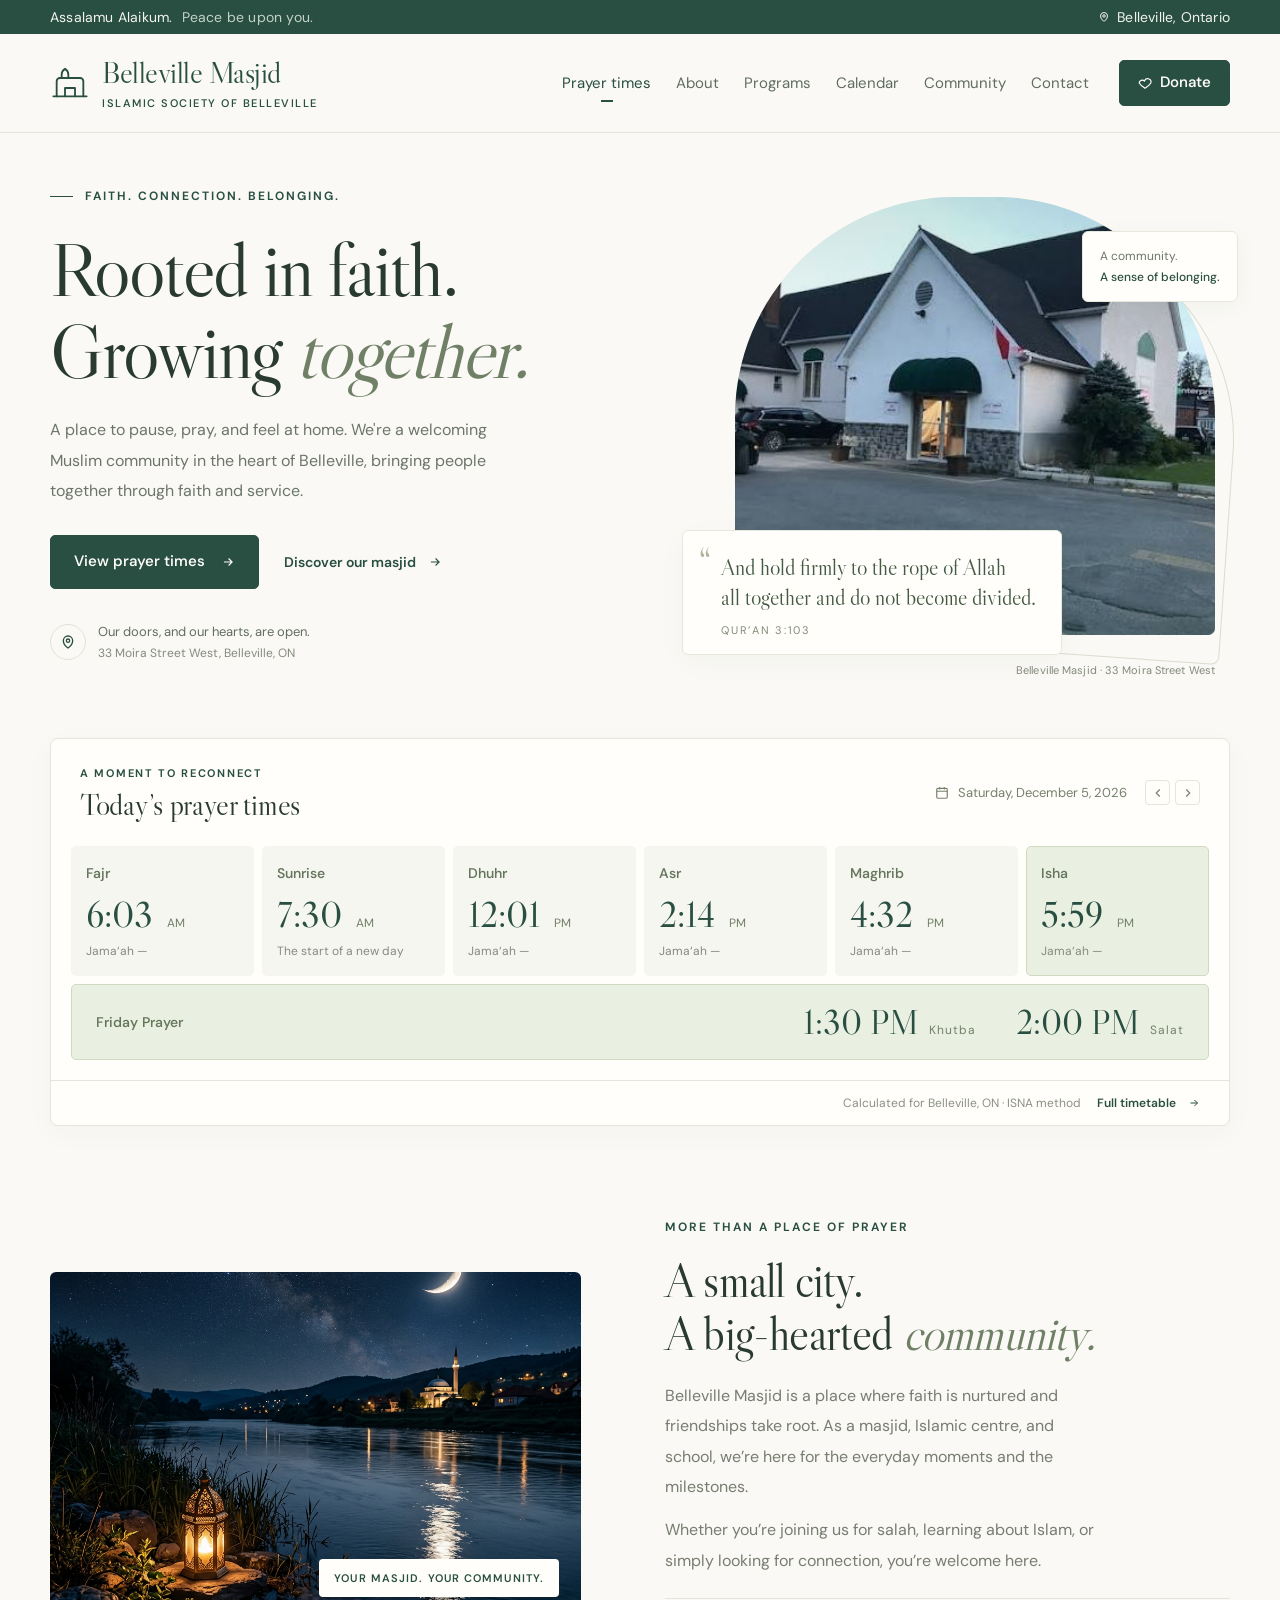
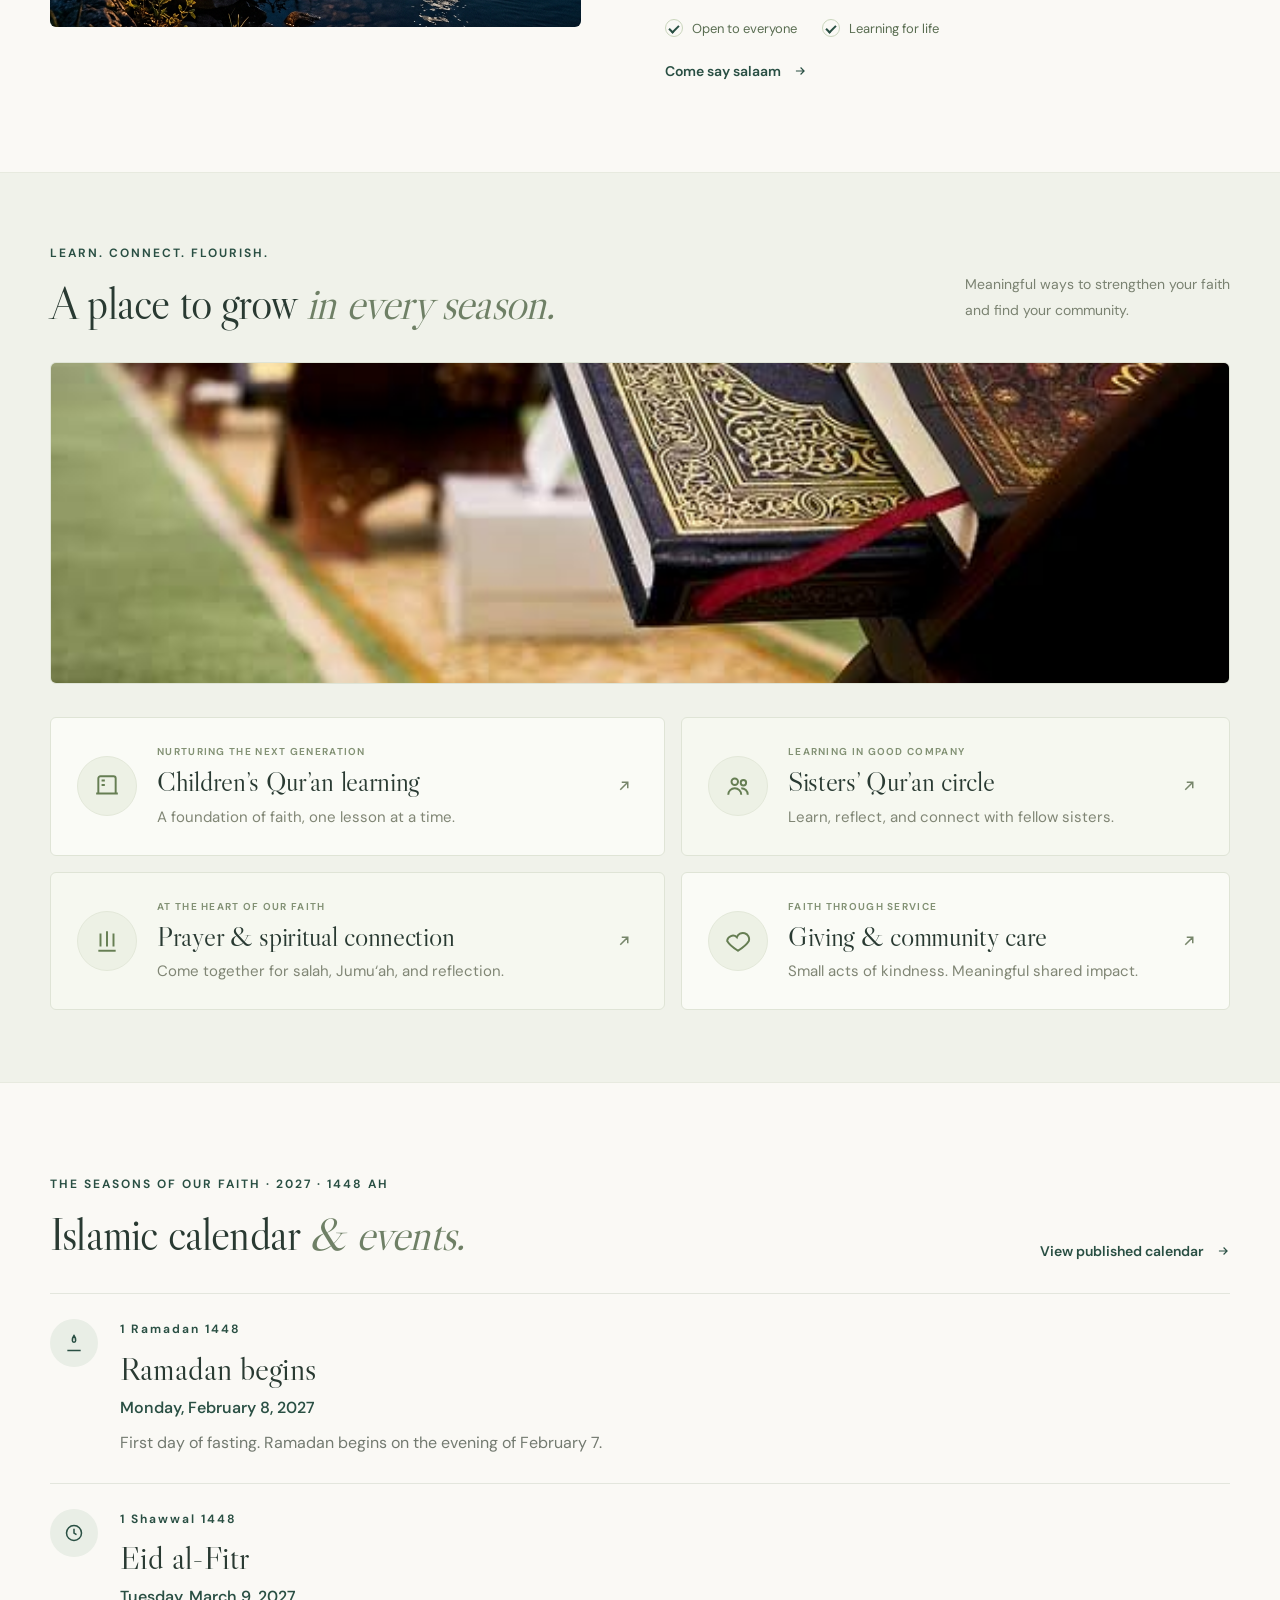
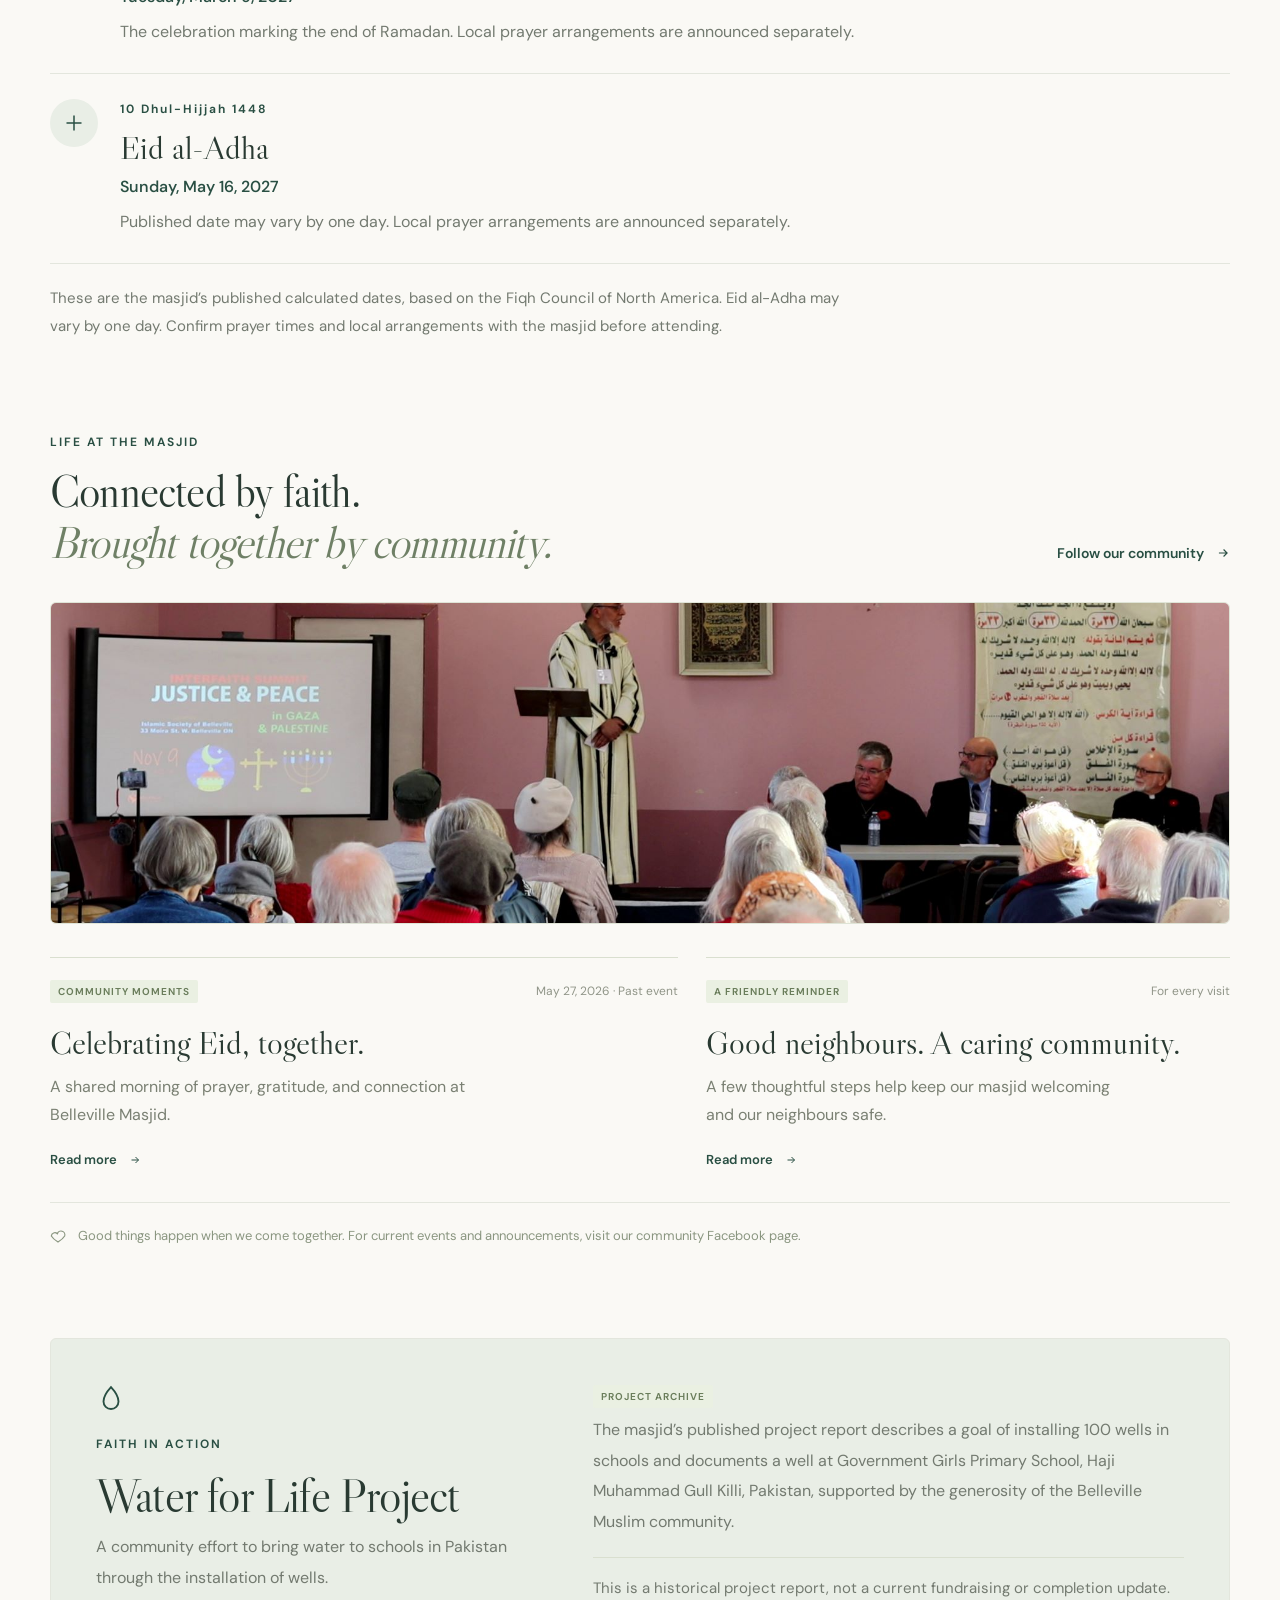
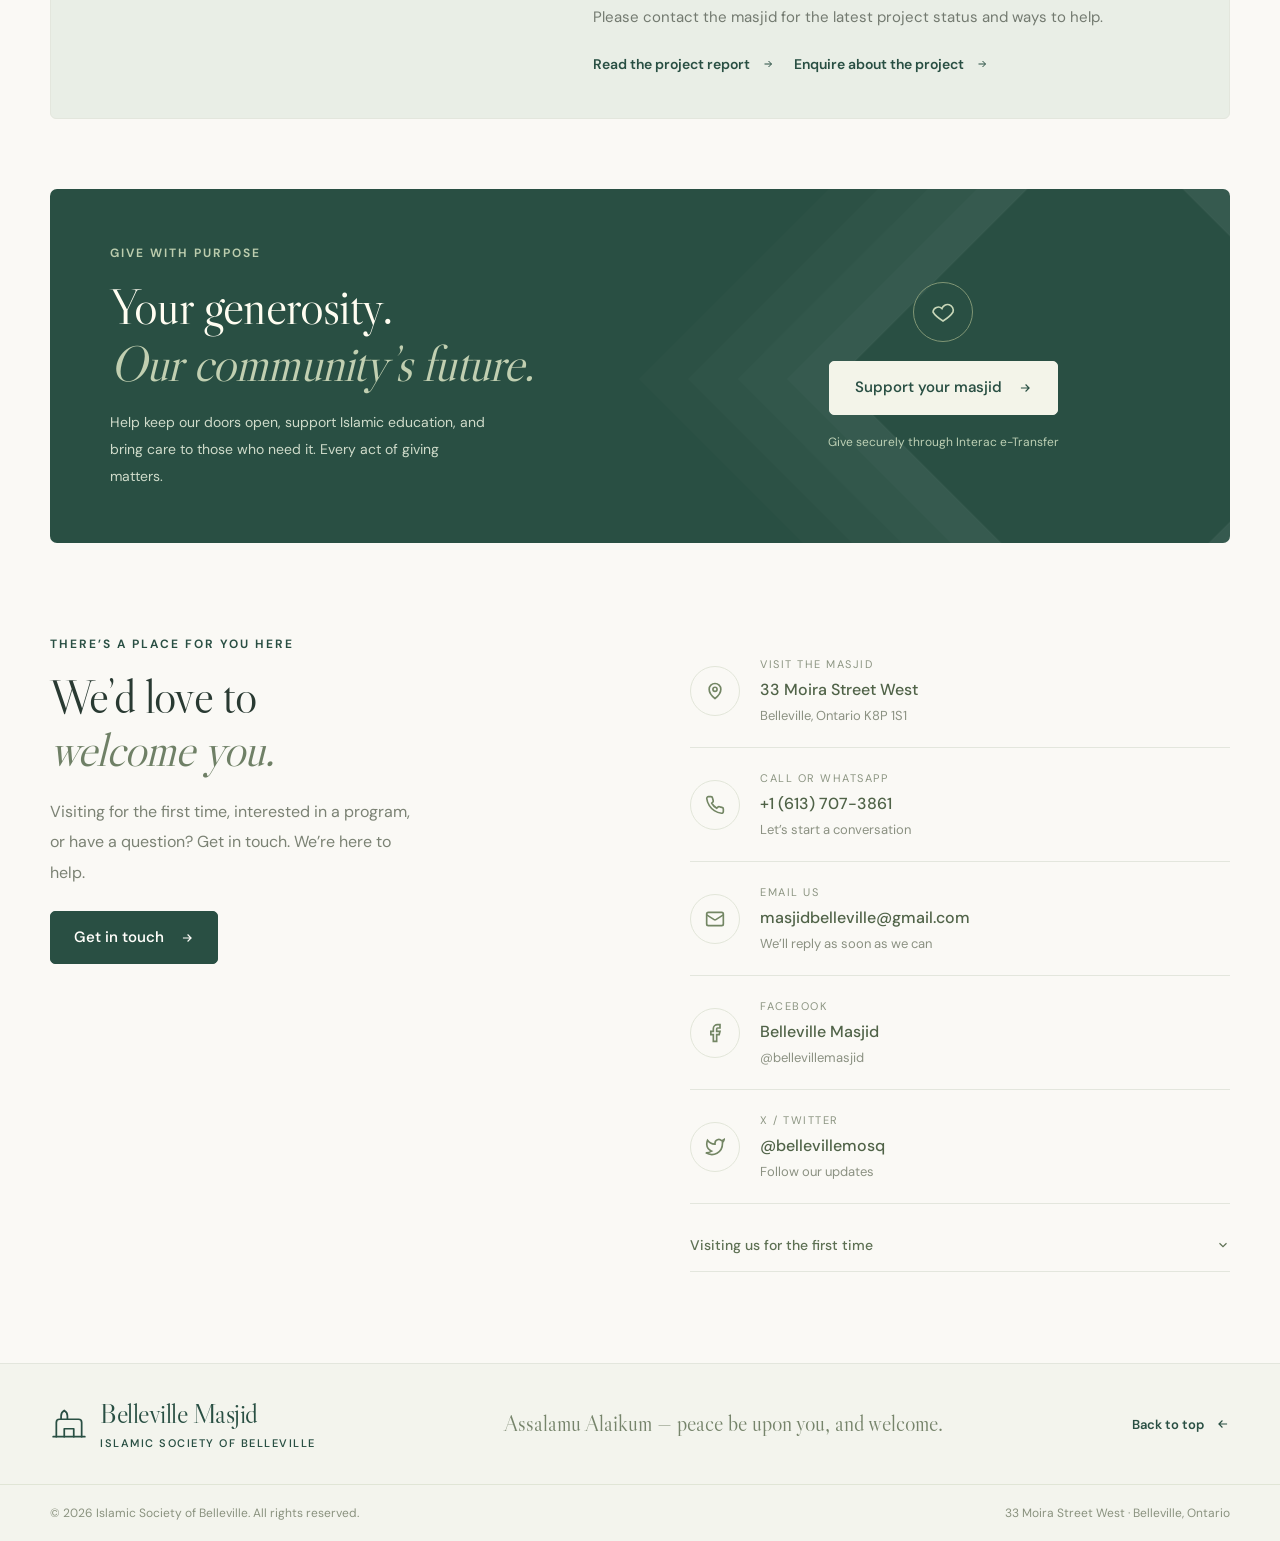
==== commit e7595b39: "Friday prayer time correction" ====
--- a/index.html
+++ b/index.html
@@ -124,42 +124,42 @@
         </div>
 
         <div class="prayer-grid" id="prayer-grid" aria-busy="true">
+          <div class="prayer-card" data-prayer="Fajr">
+            <div class="prayer-label"><span>Fajr</span></div>
+            <div class="prayer-time skeleton"><span>&nbsp;</span></div>
+            <div class="iqama">Jama&lsquo;ah &mdash;</div>
+          </div>
+          <div class="prayer-card" data-prayer="Sunrise">
+            <div class="prayer-label"><span>Sunrise</span></div>
+            <div class="prayer-time skeleton"><span>&nbsp;</span></div>
+            <div class="iqama">The start of a new day</div>
+          </div>
+          <div class="prayer-card" data-prayer="Dhuhr">
+            <div class="prayer-label"><span>Dhuhr</span></div>
+            <div class="prayer-time skeleton"><span>&nbsp;</span></div>
+            <div class="iqama">Jama&lsquo;ah &mdash;</div>
+          </div>
+          <div class="prayer-card" data-prayer="Asr">
+            <div class="prayer-label"><span>Asr</span></div>
+            <div class="prayer-time skeleton"><span>&nbsp;</span></div>
+            <div class="iqama">Jama&lsquo;ah &mdash;</div>
+          </div>
+          <div class="prayer-card" data-prayer="Maghrib">
+            <div class="prayer-label"><span>Maghrib</span></div>
+            <div class="prayer-time skeleton"><span>&nbsp;</span></div>
+            <div class="iqama">Jama&lsquo;ah &mdash;</div>
+          </div>
+          <div class="prayer-card" data-prayer="Isha">
+            <div class="prayer-label"><span>Isha</span></div>
+            <div class="prayer-time skeleton"><span>&nbsp;</span></div>
+            <div class="iqama">Jama&lsquo;ah &mdash;</div>
+          </div>
           <div class="prayer-card jumuah-card">
-            <div class="prayer-label"><span>Friday Jumu&lsquo;ah</span></div>
+            <div class="prayer-label"><span>Friday Prayer</span></div>
             <div class="jumuah-times">
-              <div class="jumuah-time"><strong>1:45 PM</strong><span>Khutba</span></div>
+              <div class="jumuah-time"><strong>1:30 PM</strong><span>Khutba</span></div>
               <div class="jumuah-time"><strong>2:00 PM</strong><span>Salat</span></div>
             </div>
-          </div>
-          <div class="prayer-card" data-prayer="Fajr">
-            <div class="prayer-label"><span>Fajr</span></div>
-            <div class="prayer-time skeleton"><span>&nbsp;</span></div>
-            <div class="iqama">Jama&lsquo;ah &mdash;</div>
-          </div>
-          <div class="prayer-card" data-prayer="Sunrise">
-            <div class="prayer-label"><span>Sunrise</span></div>
-            <div class="prayer-time skeleton"><span>&nbsp;</span></div>
-            <div class="iqama">The start of a new day</div>
-          </div>
-          <div class="prayer-card" data-prayer="Dhuhr">
-            <div class="prayer-label"><span>Dhuhr</span></div>
-            <div class="prayer-time skeleton"><span>&nbsp;</span></div>
-            <div class="iqama">Jama&lsquo;ah &mdash;</div>
-          </div>
-          <div class="prayer-card" data-prayer="Asr">
-            <div class="prayer-label"><span>Asr</span></div>
-            <div class="prayer-time skeleton"><span>&nbsp;</span></div>
-            <div class="iqama">Jama&lsquo;ah &mdash;</div>
-          </div>
-          <div class="prayer-card" data-prayer="Maghrib">
-            <div class="prayer-label"><span>Maghrib</span></div>
-            <div class="prayer-time skeleton"><span>&nbsp;</span></div>
-            <div class="iqama">Jama&lsquo;ah &mdash;</div>
-          </div>
-          <div class="prayer-card" data-prayer="Isha">
-            <div class="prayer-label"><span>Isha</span></div>
-            <div class="prayer-time skeleton"><span>&nbsp;</span></div>
-            <div class="iqama">Jama&lsquo;ah &mdash;</div>
           </div>
         </div>
 
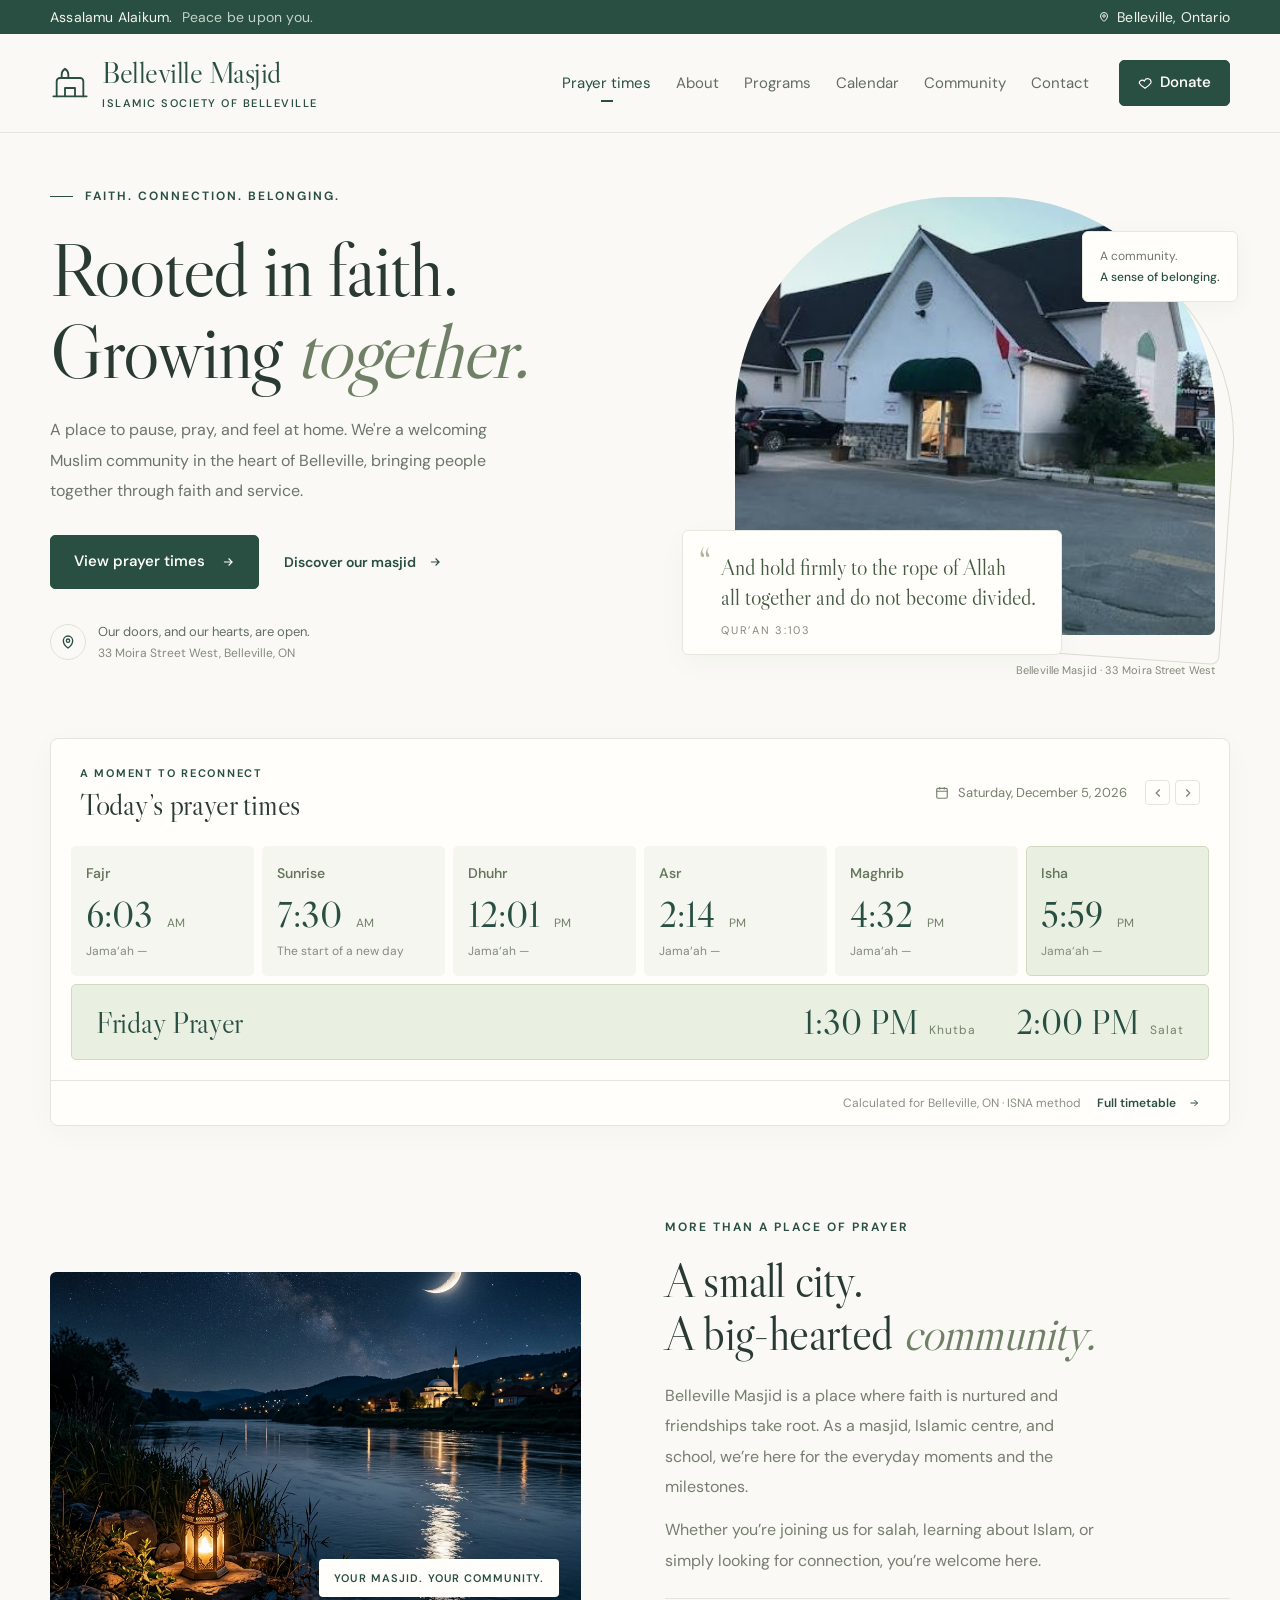
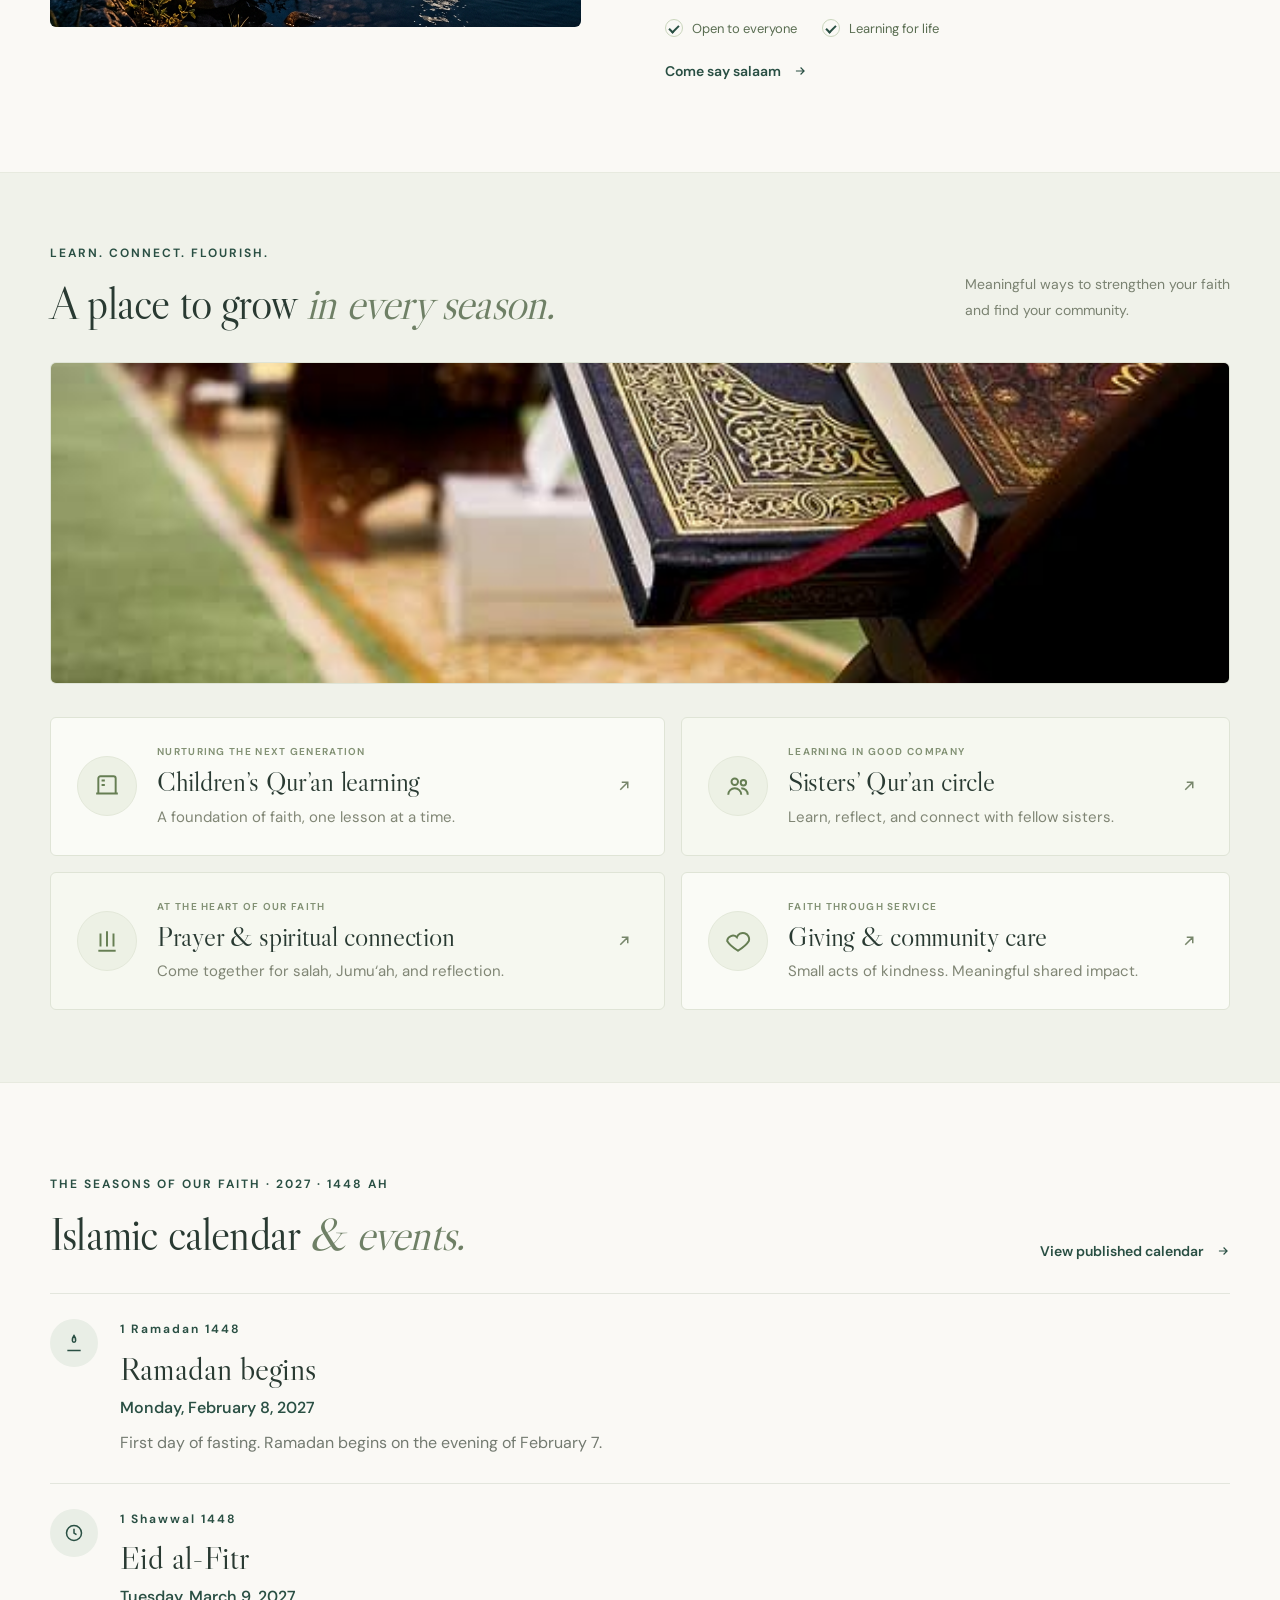
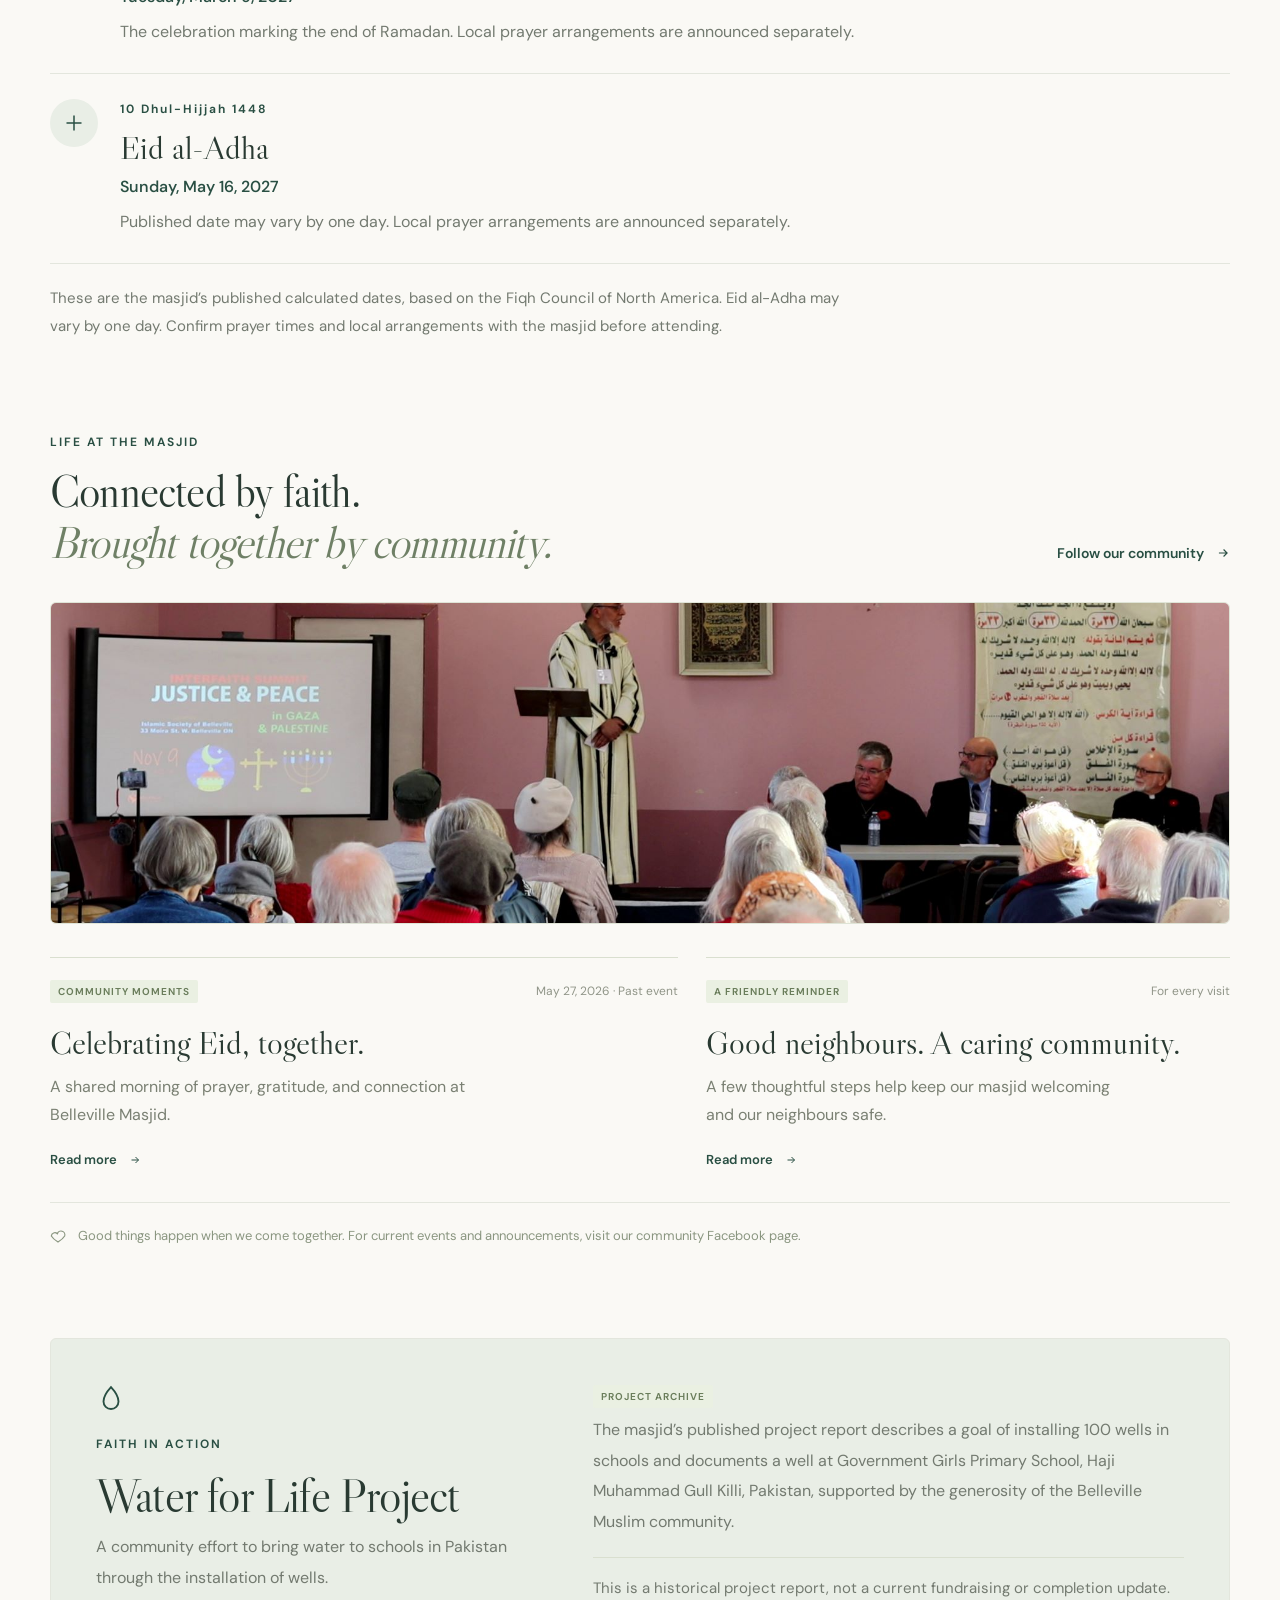
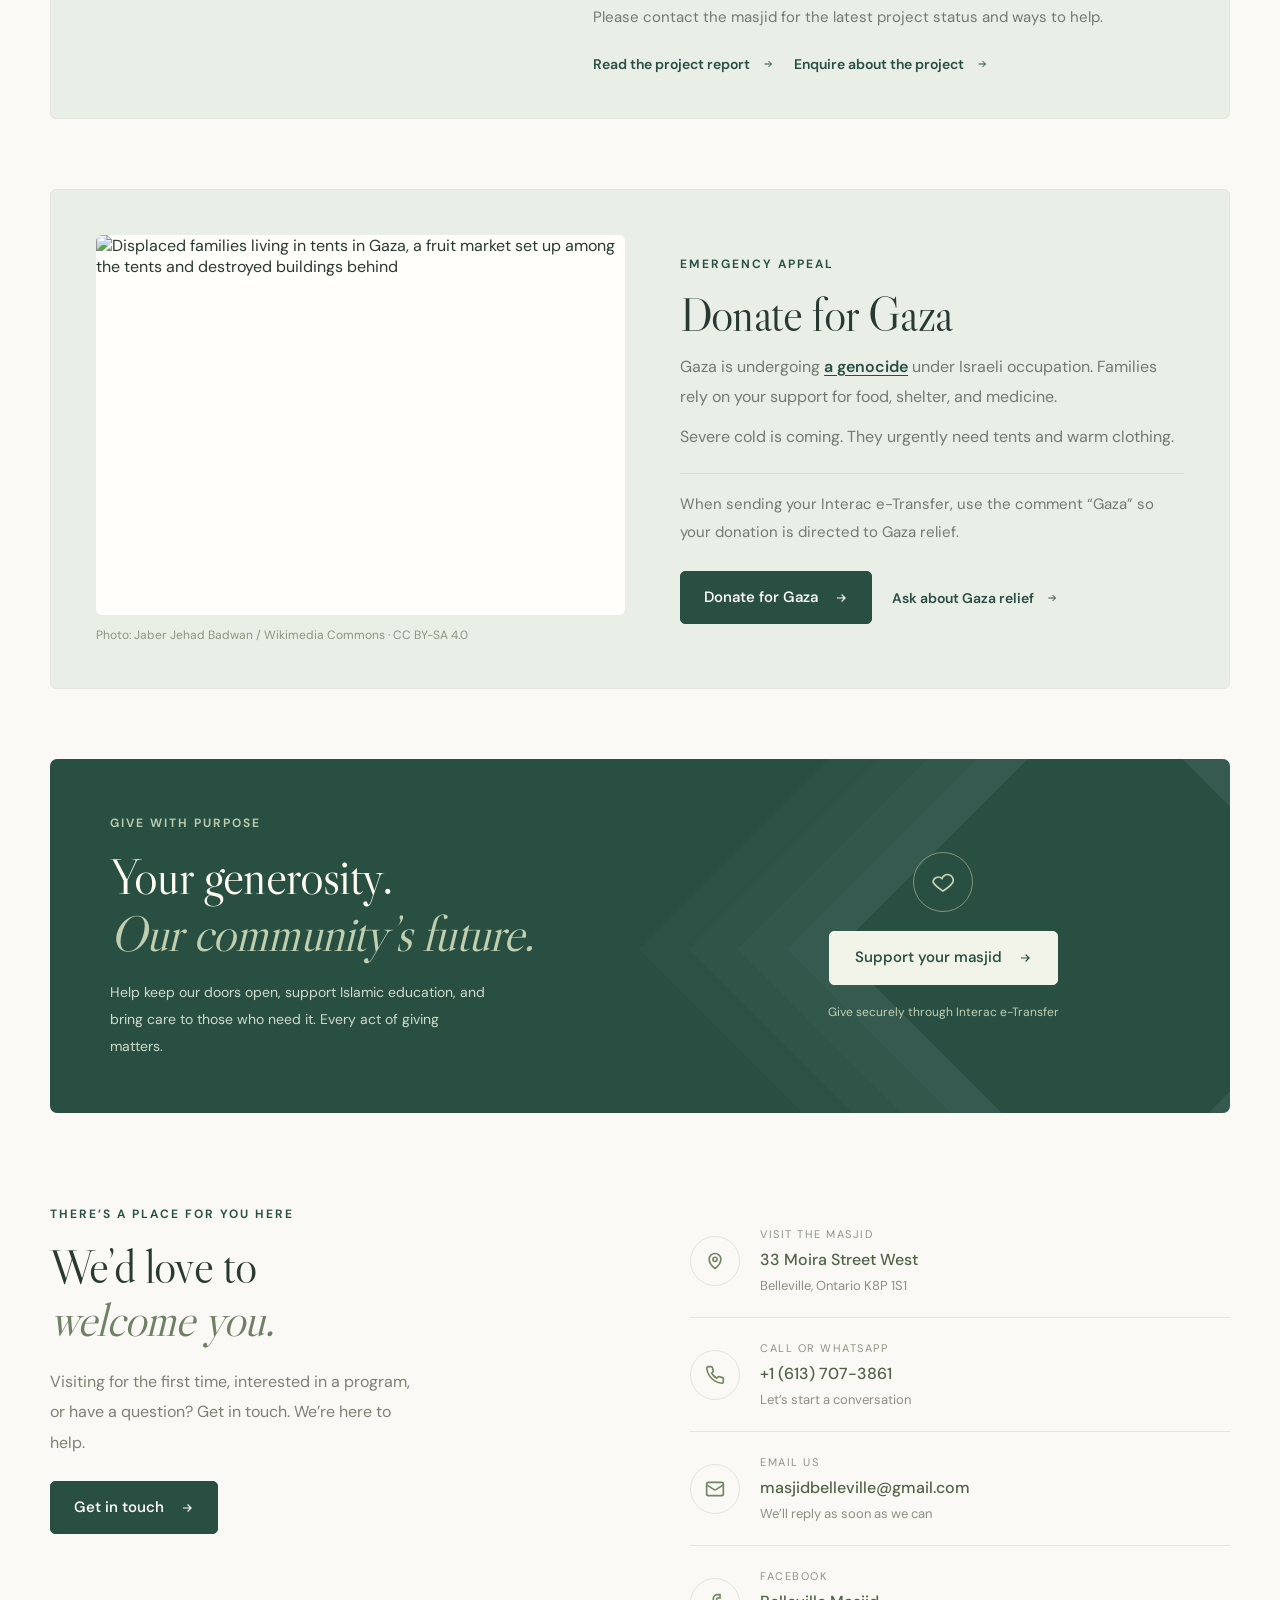
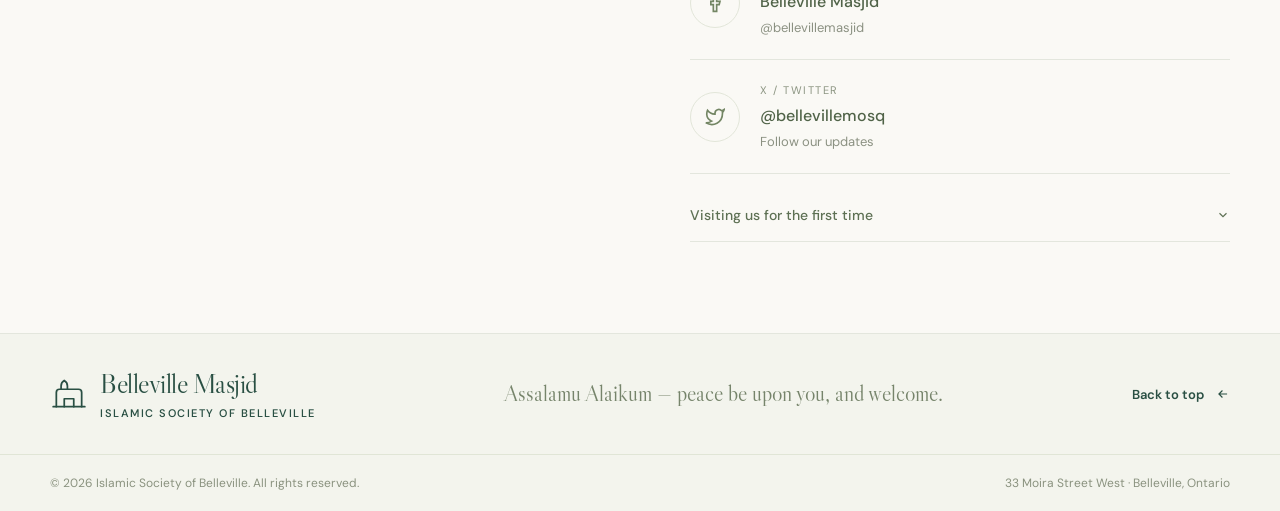
==== commit e60f8b46: "gaza" ====
--- a/index.html
+++ b/index.html
@@ -353,6 +353,31 @@
             <svg width="12" height="12" viewBox="0 0 24 24" fill="none" stroke="currentColor" stroke-width="2" aria-hidden="true"><path d="M5 12h14M13 6l6 6-6 6"/></svg>
           </a>
           <a class="text-link" href="mailto:masjidbelleville@gmail.com?subject=Water%20for%20Life%20Project%20enquiry">Enquire about the project
+            <svg width="12" height="12" viewBox="0 0 24 24" fill="none" stroke="currentColor" stroke-width="2" aria-hidden="true"><path d="M5 12h14M13 6l6 6-6 6"/></svg>
+          </a>
+        </div>
+      </div>
+    </section>
+
+    <!-- DONATE FOR GAZA -->
+    <section class="gaza-section container" id="gaza-relief" aria-labelledby="gaza-title">
+      <div class="gaza-media">
+        <div class="gaza-image">
+          <img src="gaza-tents.jpg" alt="Displaced families living in tents in Gaza, a fruit market set up among the tents and destroyed buildings behind" />
+        </div>
+        <span class="gaza-credit">Photo: Jaber Jehad Badwan / Wikimedia Commons &middot; CC BY-SA 4.0</span>
+      </div>
+      <div class="gaza-copy">
+        <div class="eyebrow">EMERGENCY APPEAL</div>
+        <h2 id="gaza-title">Donate for Gaza</h2>
+        <p>Gaza is undergoing <a class="inline-link" href="https://www.ohchr.org/en/press-releases/2025/09/israel-has-committed-genocide-gaza-strip-un-commission-finds" target="_blank" rel="noreferrer">a genocide</a> under Israeli occupation. Families rely on your support for food, shelter, and medicine.</p>
+        <p>Severe cold is coming. They urgently need tents and warm clothing.</p>
+        <p class="gaza-note">When sending your Interac e-Transfer, use the comment &ldquo;Gaza&rdquo; so your donation is directed to Gaza relief.</p>
+        <div class="water-links">
+          <button class="button" type="button" data-dialog="donate">Donate for Gaza
+            <svg width="14" height="14" viewBox="0 0 24 24" fill="none" stroke="currentColor" stroke-width="2" aria-hidden="true"><path d="M5 12h14M13 6l6 6-6 6"/></svg>
+          </button>
+          <a class="text-link" href="mailto:masjidbelleville@gmail.com?subject=Gaza%20relief%20donation">Ask about Gaza relief
             <svg width="12" height="12" viewBox="0 0 24 24" fill="none" stroke="currentColor" stroke-width="2" aria-hidden="true"><path d="M5 12h14M13 6l6 6-6 6"/></svg>
           </a>
         </div>
--- a/css/styles.css
+++ b/css/styles.css
@@ -559,6 +559,15 @@
   display: flex;
 }
 
+.jumuah-card .prayer-label {
+  font-family: var(--serif);
+  color: var(--green);
+  letter-spacing: -0.3px;
+  font-size: 30px;
+  font-weight: 400;
+  line-height: 1.1;
+}
+
 .jumuah-times {
   align-items: baseline;
   gap: 40px;
@@ -1026,6 +1035,69 @@
   gap: 20px;
   margin-top: 24px;
   display: flex;
+}
+
+/* Donate for Gaza */
+.gaza-section {
+  background: var(--sage);
+  border: 1px solid var(--border);
+  border-radius: 6px;
+  grid-template-columns: 1.05fr 1fr;
+  align-items: center;
+  gap: 55px;
+  margin-bottom: 70px;
+  padding: 45px;
+  display: grid;
+}
+
+.gaza-section h2 {
+  margin: 14px 0 4px;
+}
+
+.gaza-section p {
+  color: var(--muted);
+  margin-top: 10px;
+  line-height: 1.9;
+}
+
+.gaza-section .gaza-note {
+  border-top: 1px solid #d9dfcf;
+  margin-top: 20px;
+  padding-top: 16px;
+  font-size: 15px;
+}
+
+.gaza-section .inline-link {
+  color: var(--green);
+  font-weight: 600;
+  text-decoration: underline;
+  text-underline-offset: 3px;
+}
+
+.gaza-image {
+  background: var(--paper);
+  border-radius: 6px;
+  height: 380px;
+  overflow: hidden;
+}
+
+.gaza-image img {
+  width: 100%;
+  height: 100%;
+  object-fit: cover;
+  display: block;
+  transition: transform 0.6s;
+}
+
+.gaza-image:hover img {
+  transform: scale(1.03);
+}
+
+.gaza-credit {
+  color: #8a9680;
+  display: block;
+  margin-top: 12px;
+  font-size: 12px;
 }
 
 /* Donation */
@@ -1524,6 +1596,8 @@
   .prayer-footer .text-link { font-size: 12px; }
   .section-space { padding-top: 58px; padding-bottom: 58px; }
   .about-section { grid-template-columns: 1fr; gap: 31px; }
+  .gaza-section { grid-template-columns: 1fr; gap: 31px; padding: 35px 30px; }
+  .gaza-image { height: 300px; }
   .about-image { height: 340px; }
   .about-copy { padding-inline: 4px; }
   h2, .section-heading h2 { font-size: 43px; }
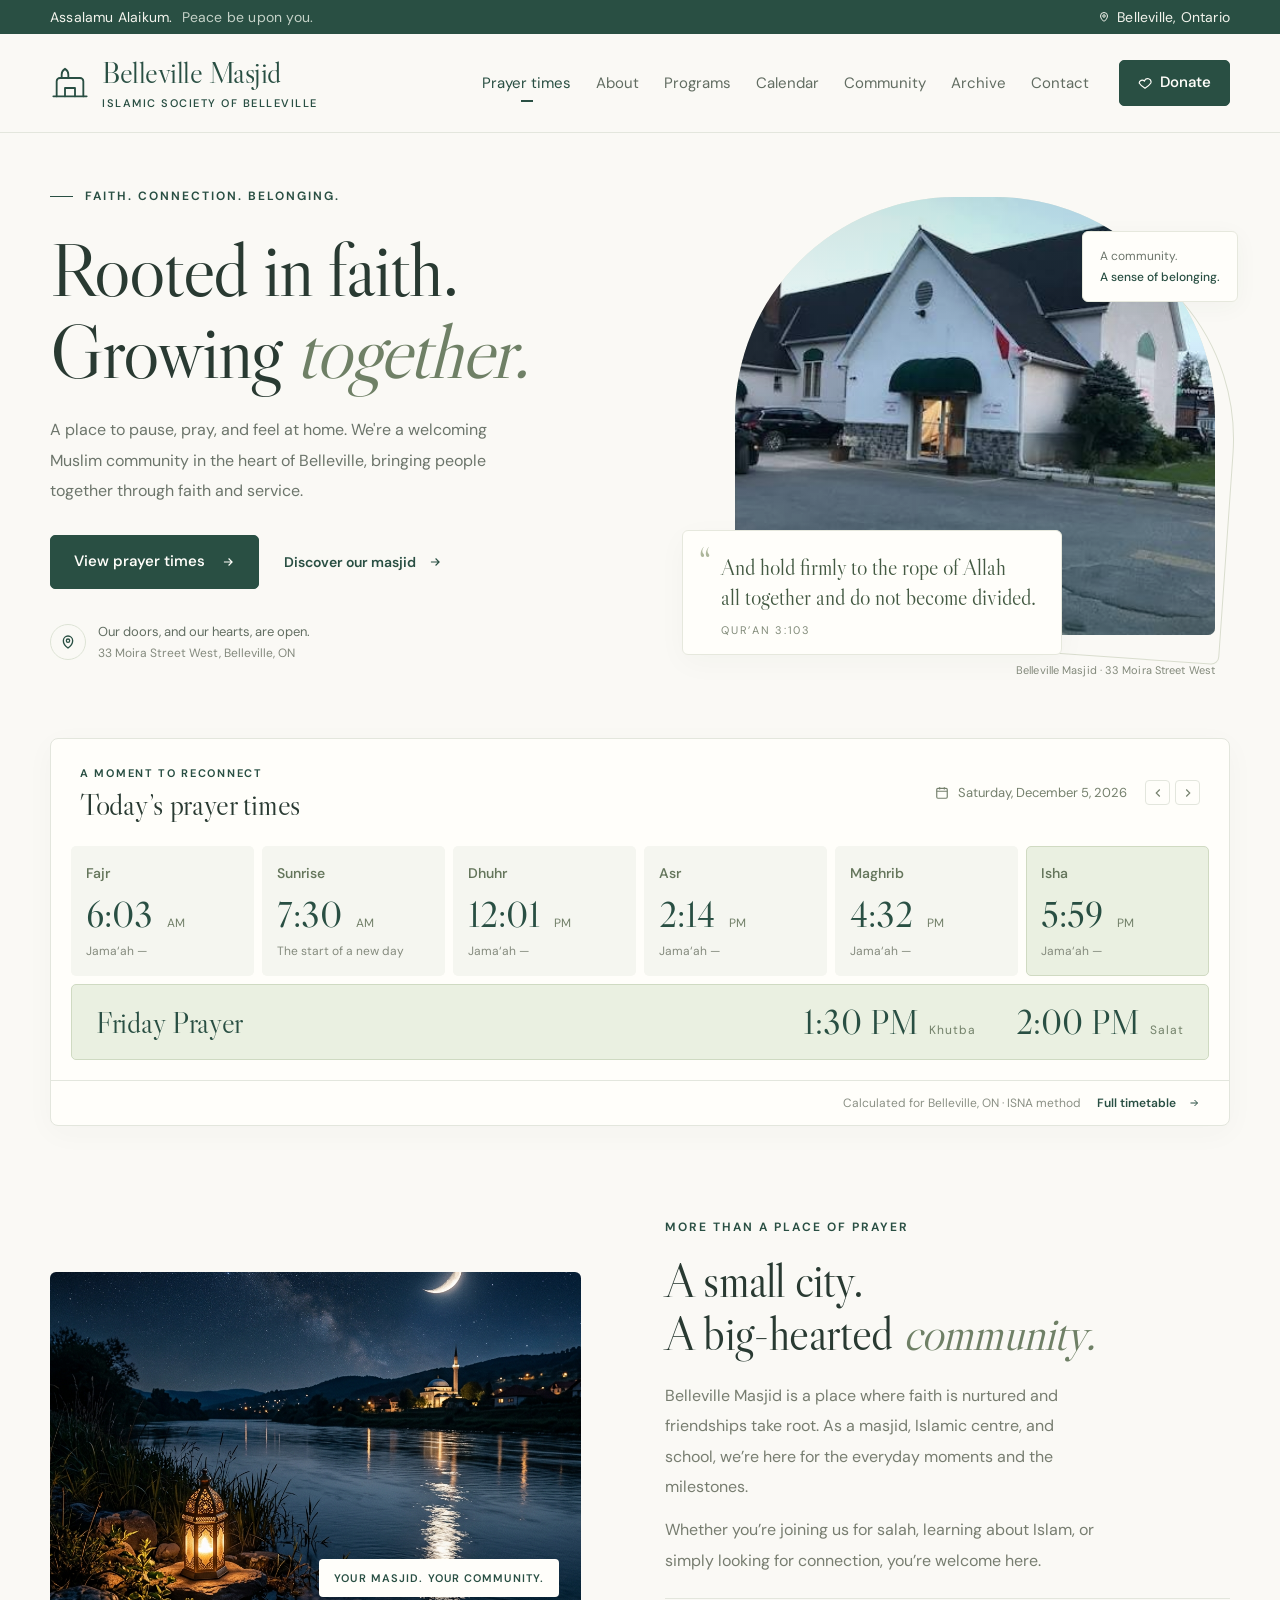
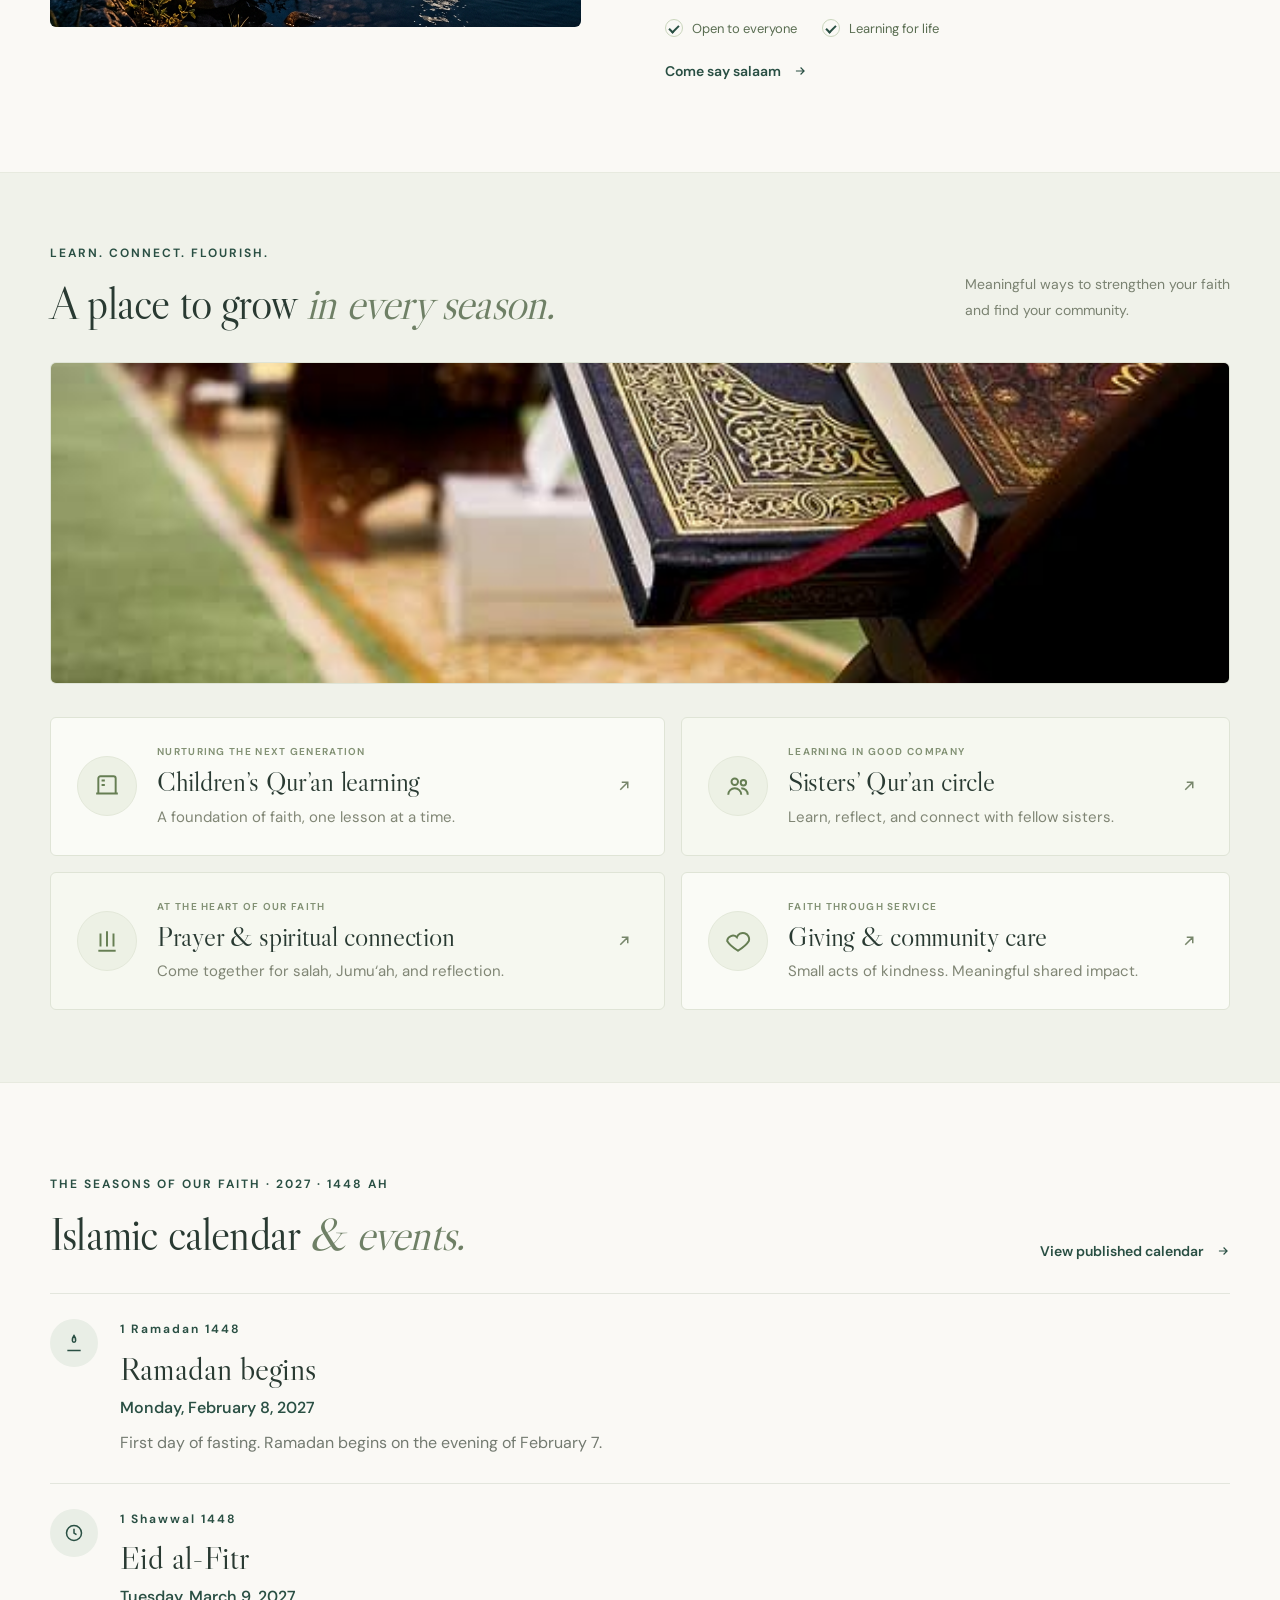
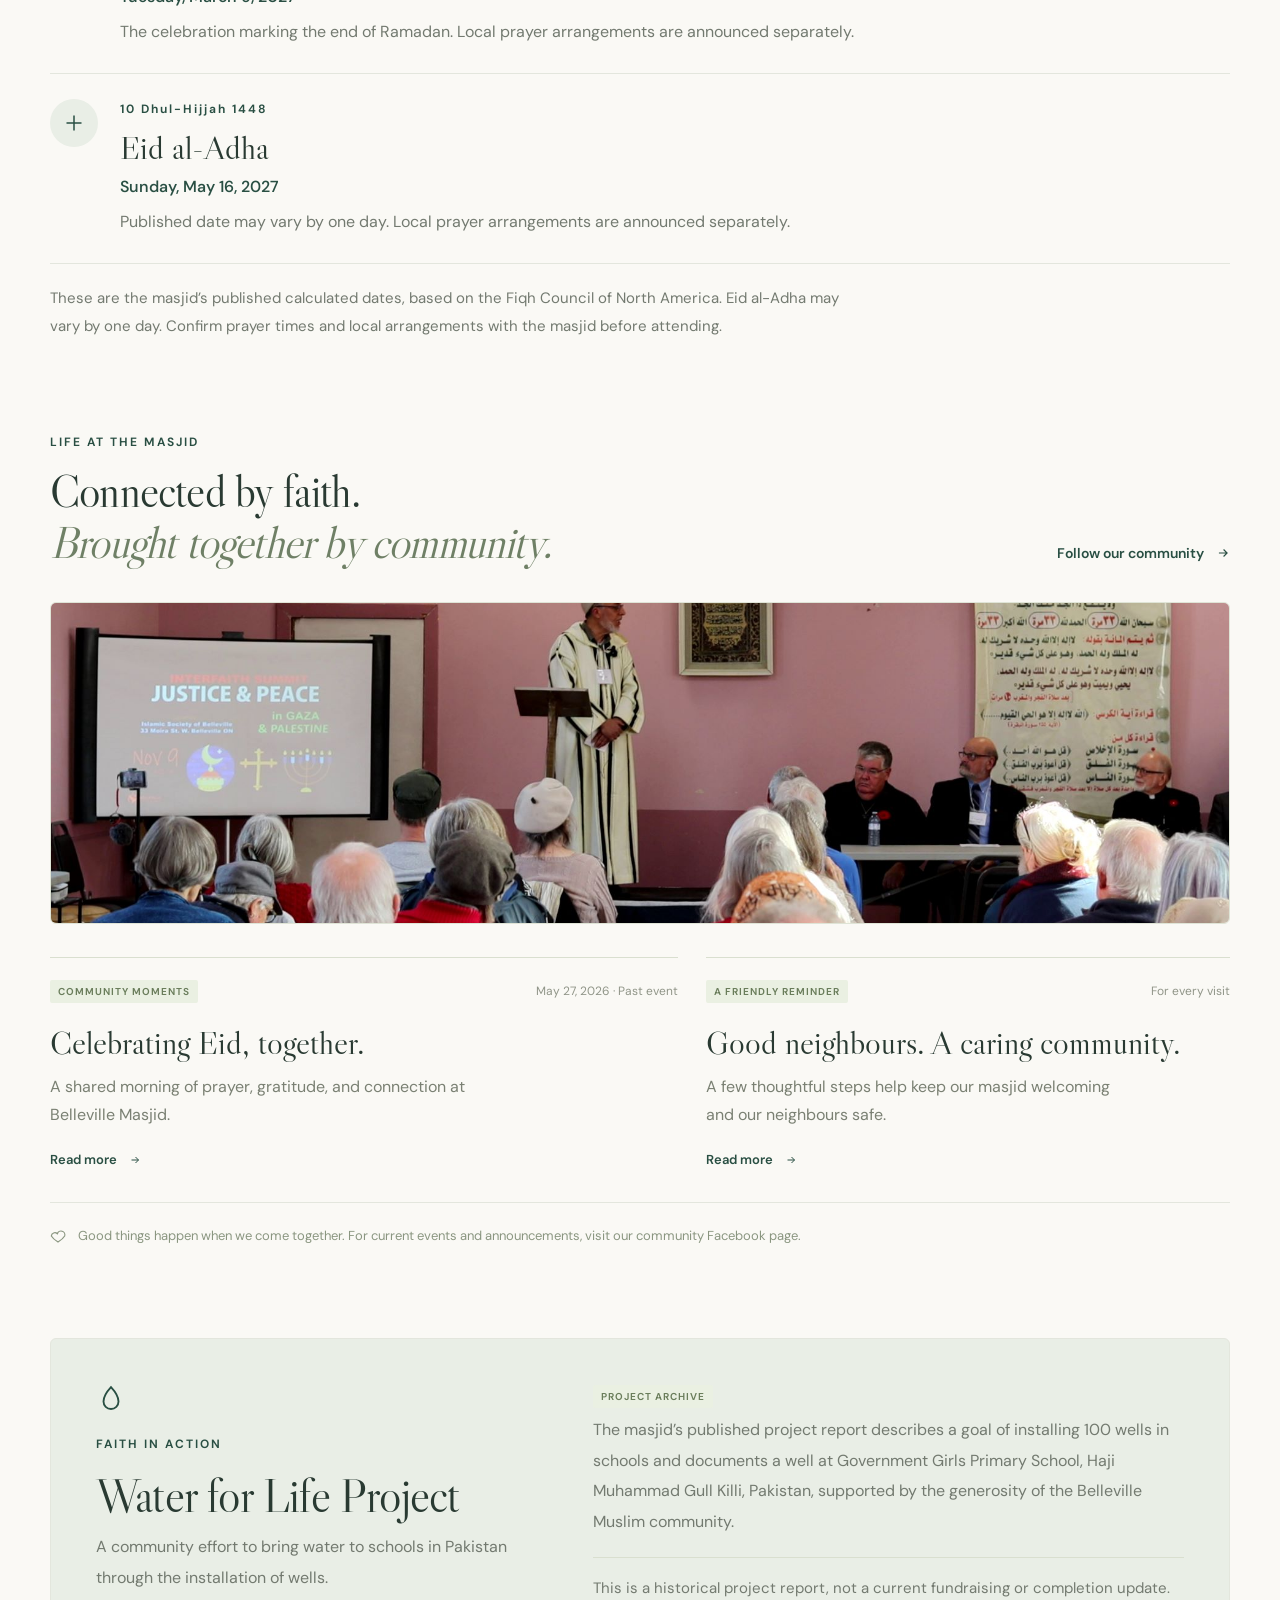
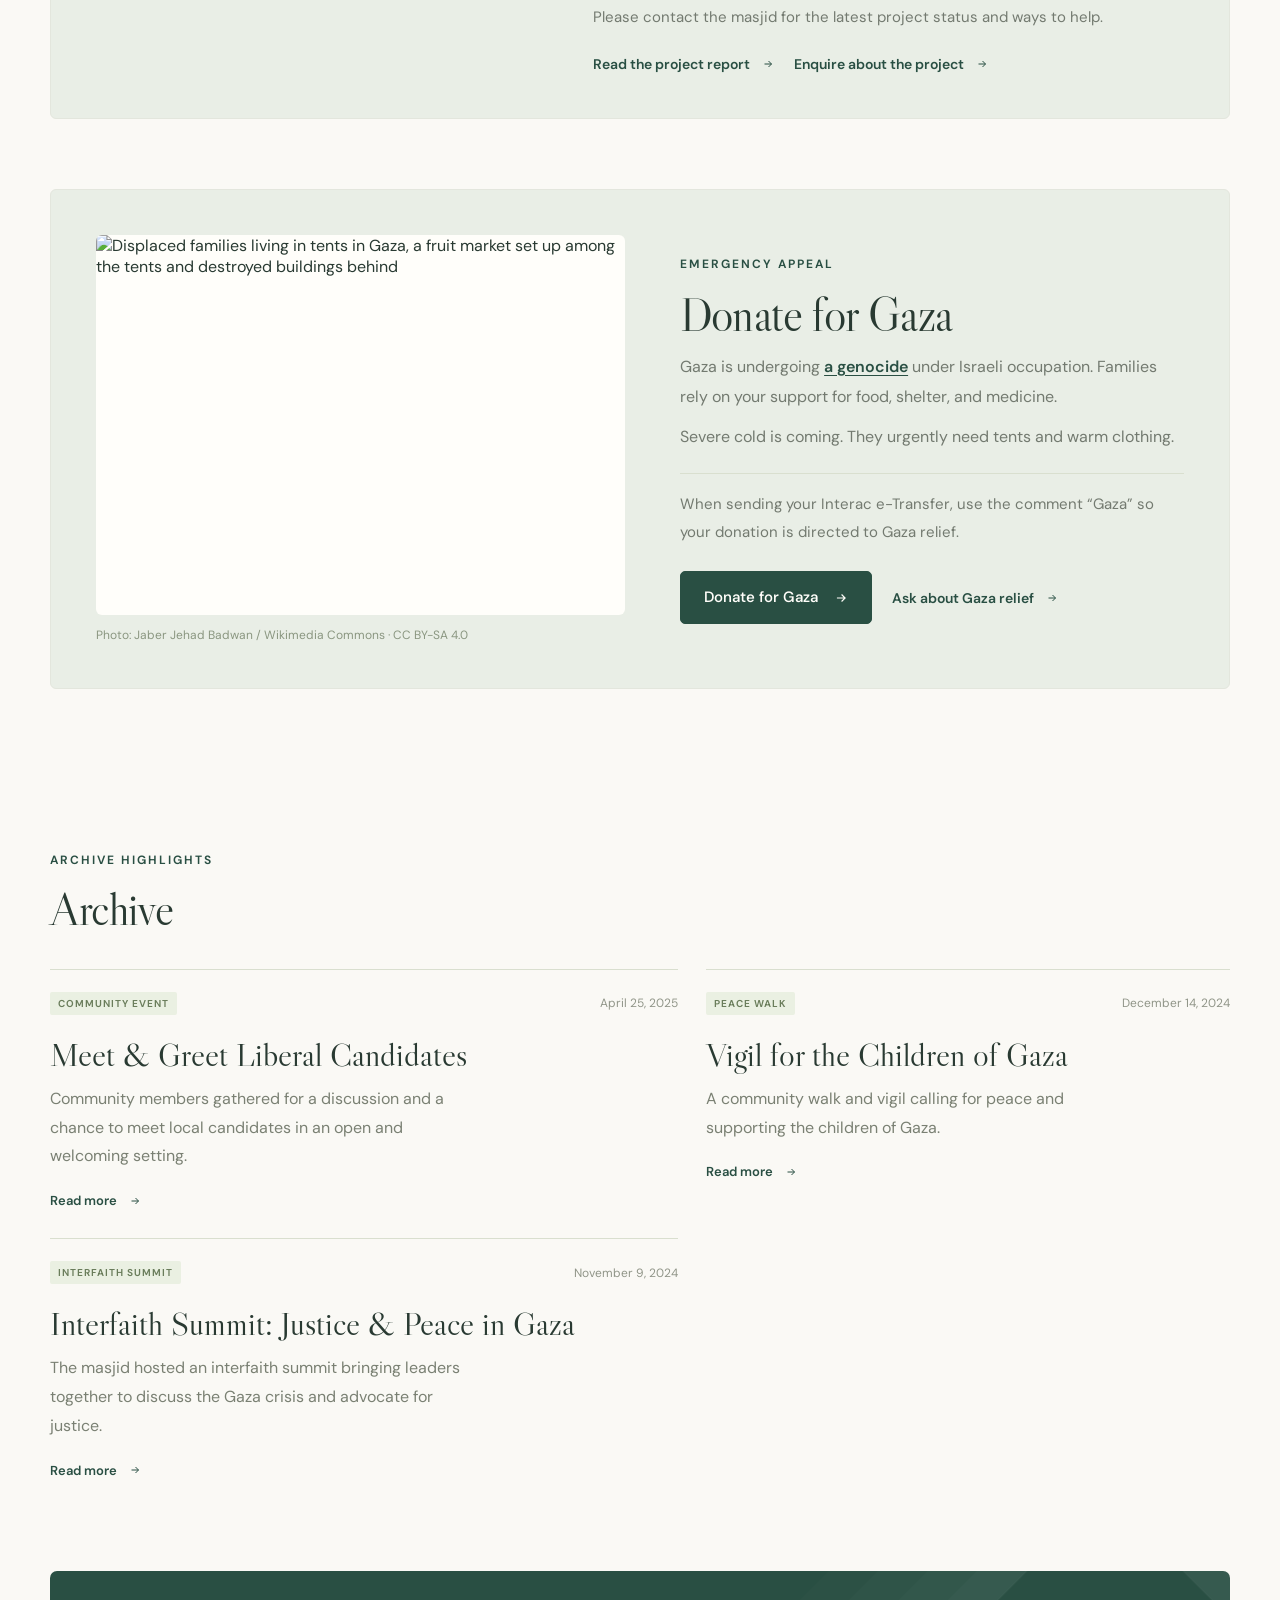
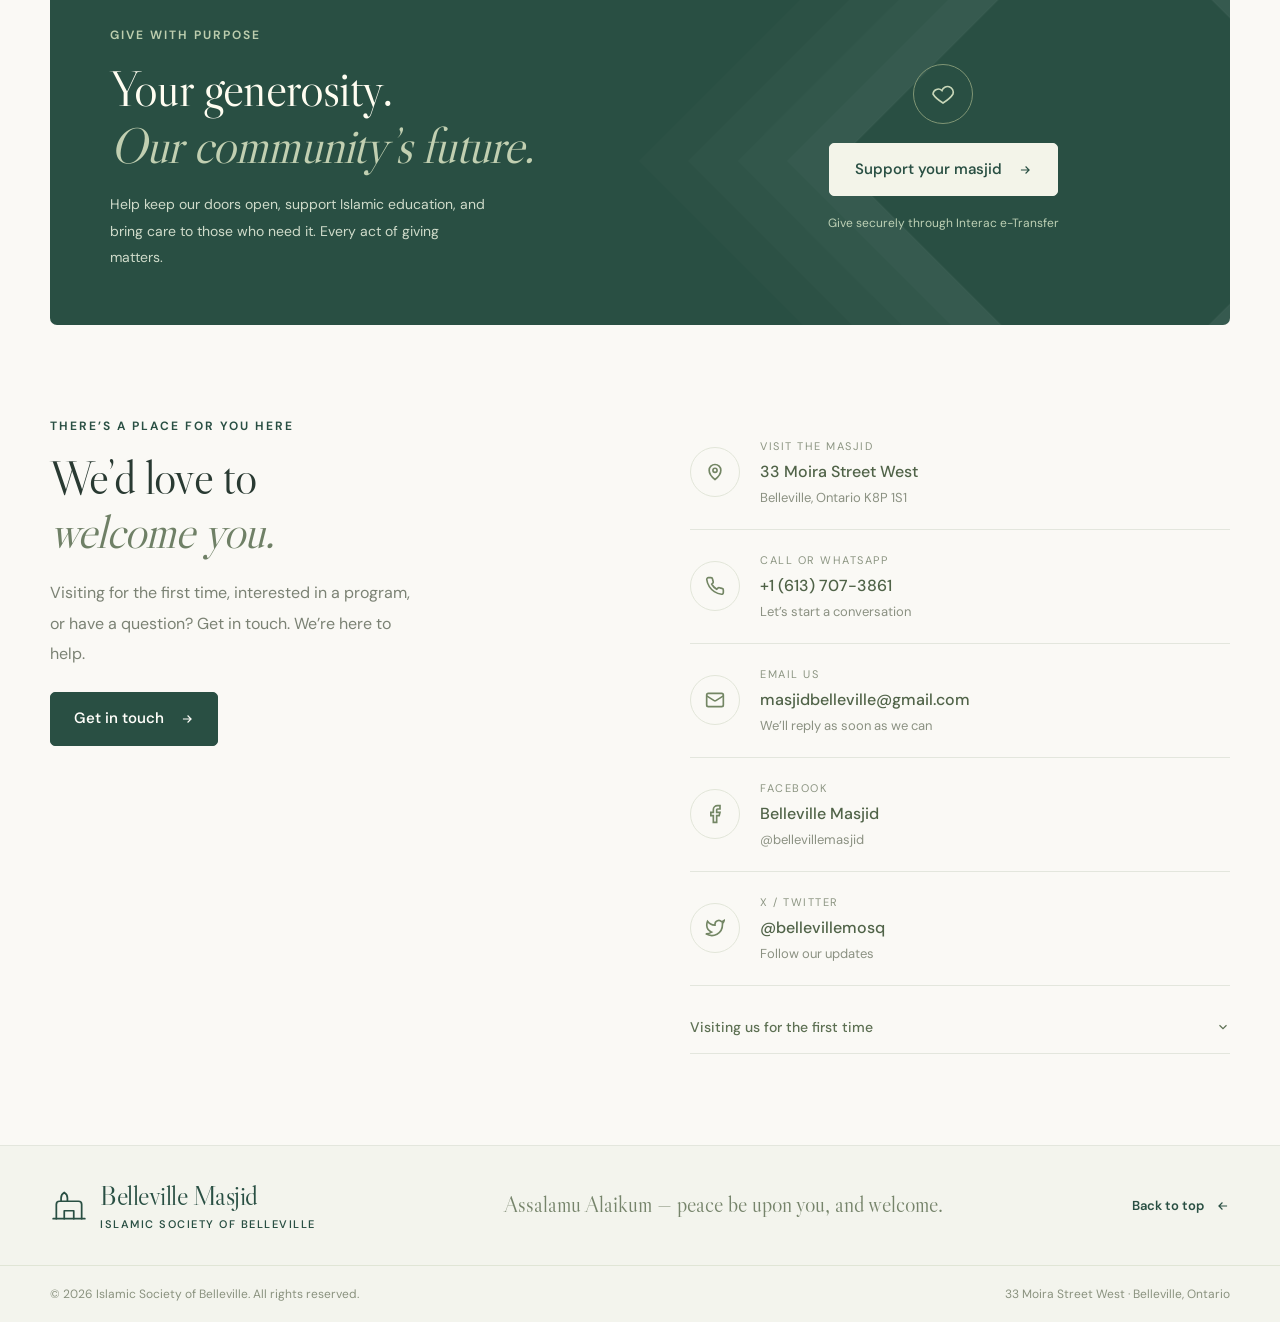
==== commit 46090818: "Archives. Gaza" ====
--- a/index.html
+++ b/index.html
@@ -48,6 +48,7 @@
         <a href="#programs">Programs</a>
         <a href="#islamic-calendar">Calendar</a>
         <a href="#community">Community</a>
+        <a href="archive.html">Archive</a>
         <a href="#contact">Contact</a>
       </nav>
 
@@ -381,6 +382,42 @@
             <svg width="12" height="12" viewBox="0 0 24 24" fill="none" stroke="currentColor" stroke-width="2" aria-hidden="true"><path d="M5 12h14M13 6l6 6-6 6"/></svg>
           </a>
         </div>
+      </div>
+    </section>
+
+    <!-- ARCHIVE -->
+    <section class="community-section container section-space" id="archive" aria-labelledby="archive-title">
+      <div class="section-heading">
+        <div>
+          <div class="eyebrow">ARCHIVE HIGHLIGHTS</div>
+          <h2 id="archive-title">Archive</h2>
+        </div>
+      </div>
+      <div class="notice-grid">
+        <article class="notice-card">
+          <div class="notice-top"><span class="tag">COMMUNITY EVENT</span><span>April 25, 2025</span></div>
+          <h3>Meet &amp; Greet Liberal Candidates</h3>
+          <p>Community members gathered for a discussion and a chance to meet local candidates in an open and welcoming setting.</p>
+          <a class="text-link" href="archive-meet-greet-candidates.html">Read more
+            <svg width="12" height="12" viewBox="0 0 24 24" fill="none" stroke="currentColor" stroke-width="2" aria-hidden="true"><path d="M5 12h14M13 6l6 6-6 6"/></svg>
+          </a>
+        </article>
+        <article class="notice-card">
+          <div class="notice-top"><span class="tag">PEACE WALK</span><span>December 14, 2024</span></div>
+          <h3>Vigil for the Children of Gaza</h3>
+          <p>A community walk and vigil calling for peace and supporting the children of Gaza.</p>
+          <a class="text-link" href="archive-vigil-gaza.html">Read more
+            <svg width="12" height="12" viewBox="0 0 24 24" fill="none" stroke="currentColor" stroke-width="2" aria-hidden="true"><path d="M5 12h14M13 6l6 6-6 6"/></svg>
+          </a>
+        </article>
+        <article class="notice-card">
+          <div class="notice-top"><span class="tag">INTERFAITH SUMMIT</span><span>November 9, 2024</span></div>
+          <h3>Interfaith Summit: Justice &amp; Peace in Gaza</h3>
+          <p>The masjid hosted an interfaith summit bringing leaders together to discuss the Gaza crisis and advocate for justice.</p>
+          <a class="text-link" href="archive-interfaith-summit.html">Read more
+            <svg width="12" height="12" viewBox="0 0 24 24" fill="none" stroke="currentColor" stroke-width="2" aria-hidden="true"><path d="M5 12h14M13 6l6 6-6 6"/></svg>
+          </a>
+        </article>
       </div>
     </section>
 
--- a/css/styles.css
+++ b/css/styles.css
@@ -984,6 +984,86 @@
 .notice-card .text-link {
   margin-top: 21px;
   font-size: 13px;
+}
+
+/* Archive event pages */
+.event-detail {
+  max-width: 740px;
+}
+
+.event-page .section-heading h1 {
+  margin: 14px 0 0;
+  letter-spacing: -1px;
+  font-size: clamp(38px, 4.5vw, 58px);
+}
+
+.event-detail .event-facts {
+  border-top: 1px solid #d9dfcf;
+  color: #7a8073;
+  margin-top: 24px;
+  padding-top: 20px;
+  font-size: 15px;
+  line-height: 1.9;
+}
+
+.event-detail .event-facts strong {
+  color: var(--ink);
+  font-weight: 650;
+}
+
+.event-detail .event-media {
+  border-top: 1px solid #d9dfcf;
+  margin-top: 22px;
+  padding-top: 16px;
+  font-size: 15px;
+}
+
+.event-detail .speaker-list {
+  list-style: none;
+  margin: 6px 0 0;
+  padding: 0;
+}
+
+.event-detail .speaker-list li {
+  border-bottom: 1px solid #e6ead9;
+  color: #7a8073;
+  padding: 10px 0;
+  font-size: 15px;
+  line-height: 1.7;
+}
+
+.event-detail .speaker-list li strong {
+  color: var(--ink);
+  font-weight: 650;
+}
+
+.event-detail .event-gallery {
+  grid-template-columns: repeat(2, 1fr);
+  gap: 14px;
+  margin-top: 28px;
+  display: grid;
+}
+
+.event-detail .event-gallery img {
+  width: 100%;
+  height: 230px;
+  object-fit: cover;
+  border: 1px solid #dfe4d6;
+  border-radius: 6px;
+  display: block;
+}
+
+.event-detail .event-poster {
+  margin: 22px 0;
+  border: 1px solid #dfe4d6;
+  border-radius: 6px;
+  overflow: hidden;
+}
+
+.event-detail .event-poster img {
+  width: 100%;
+  height: auto;
+  display: block;
 }
 
 .community-note {
@@ -1619,6 +1699,7 @@
   .program-arrow { width: 22px; }
   .programs-section .section-space { padding-block: 55px; }
   .notice-grid { grid-template-columns: 1fr; gap: 31px; }
+  .event-detail .event-gallery { grid-template-columns: 1fr; }
   .notice-card h3 { font-size: 34px; }
   .notice-card p { max-width: none; }
   .notice-card .text-link { font-size: 14px; }
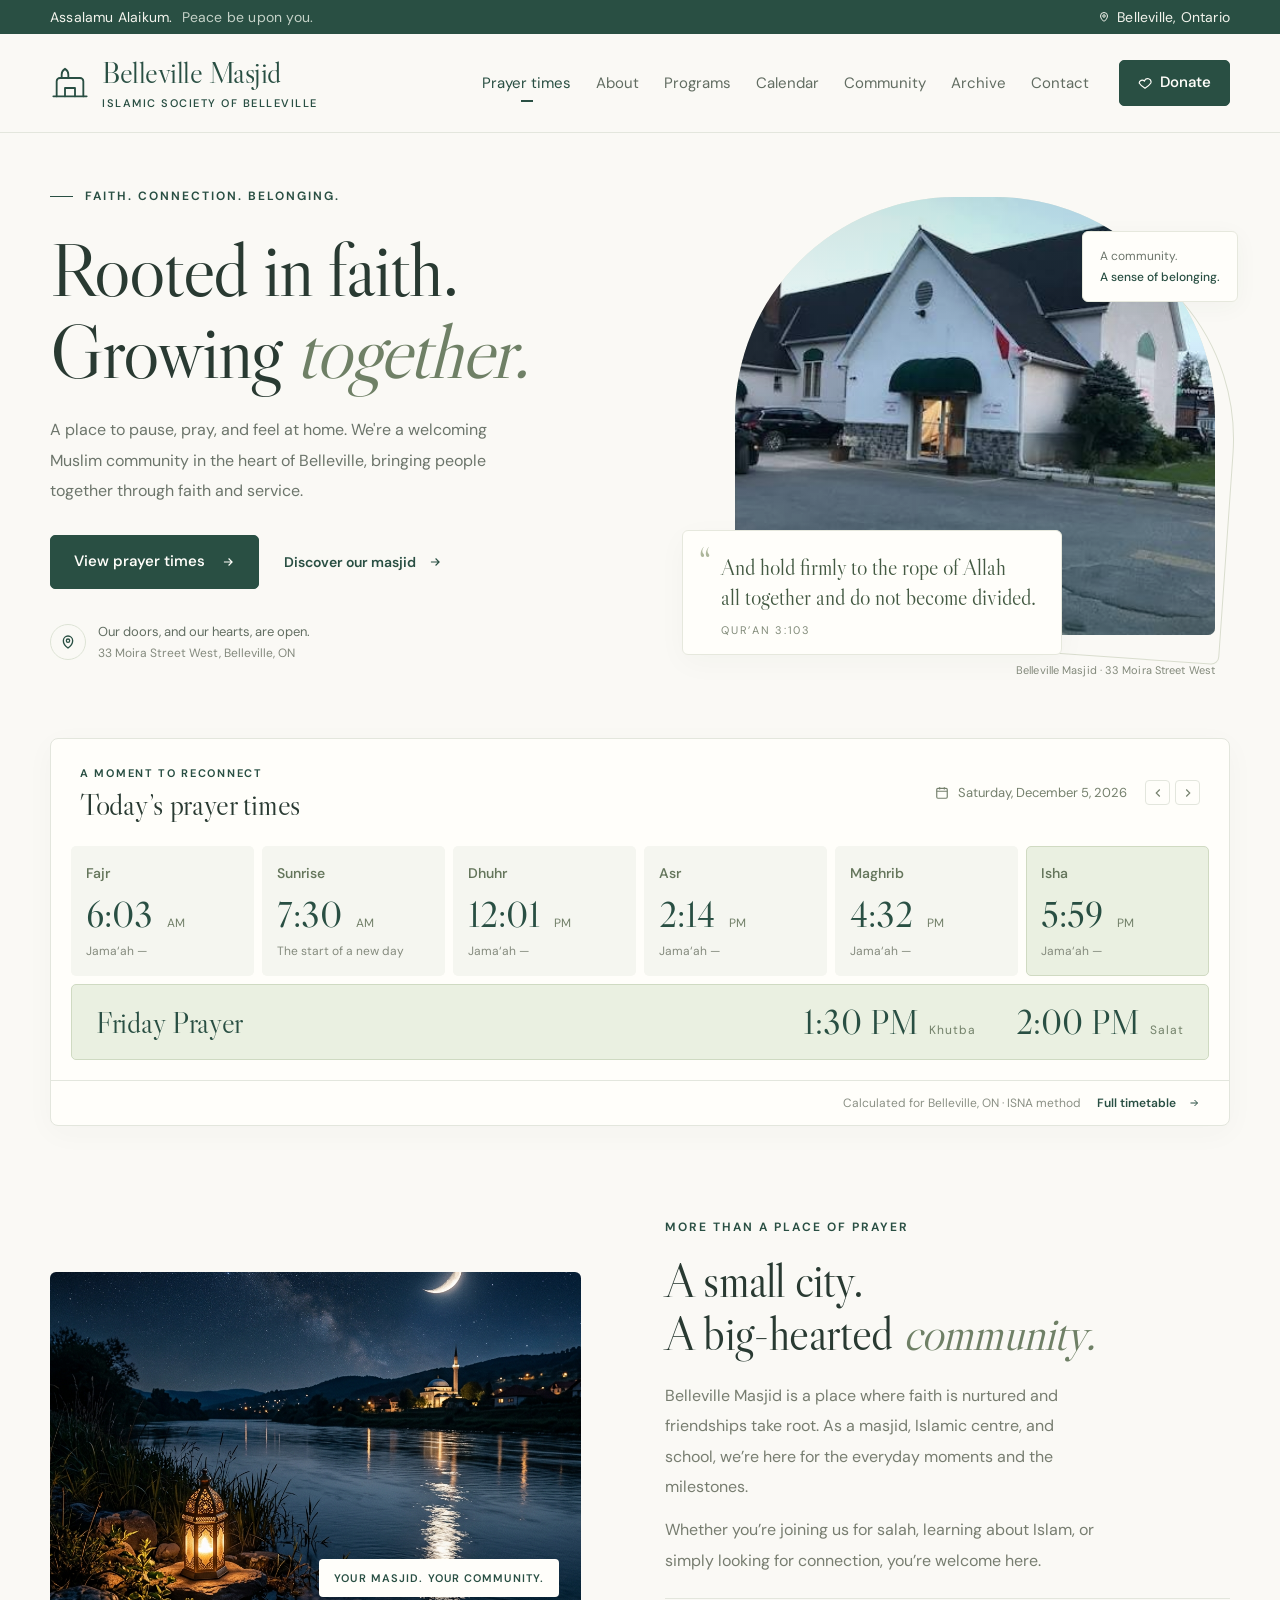
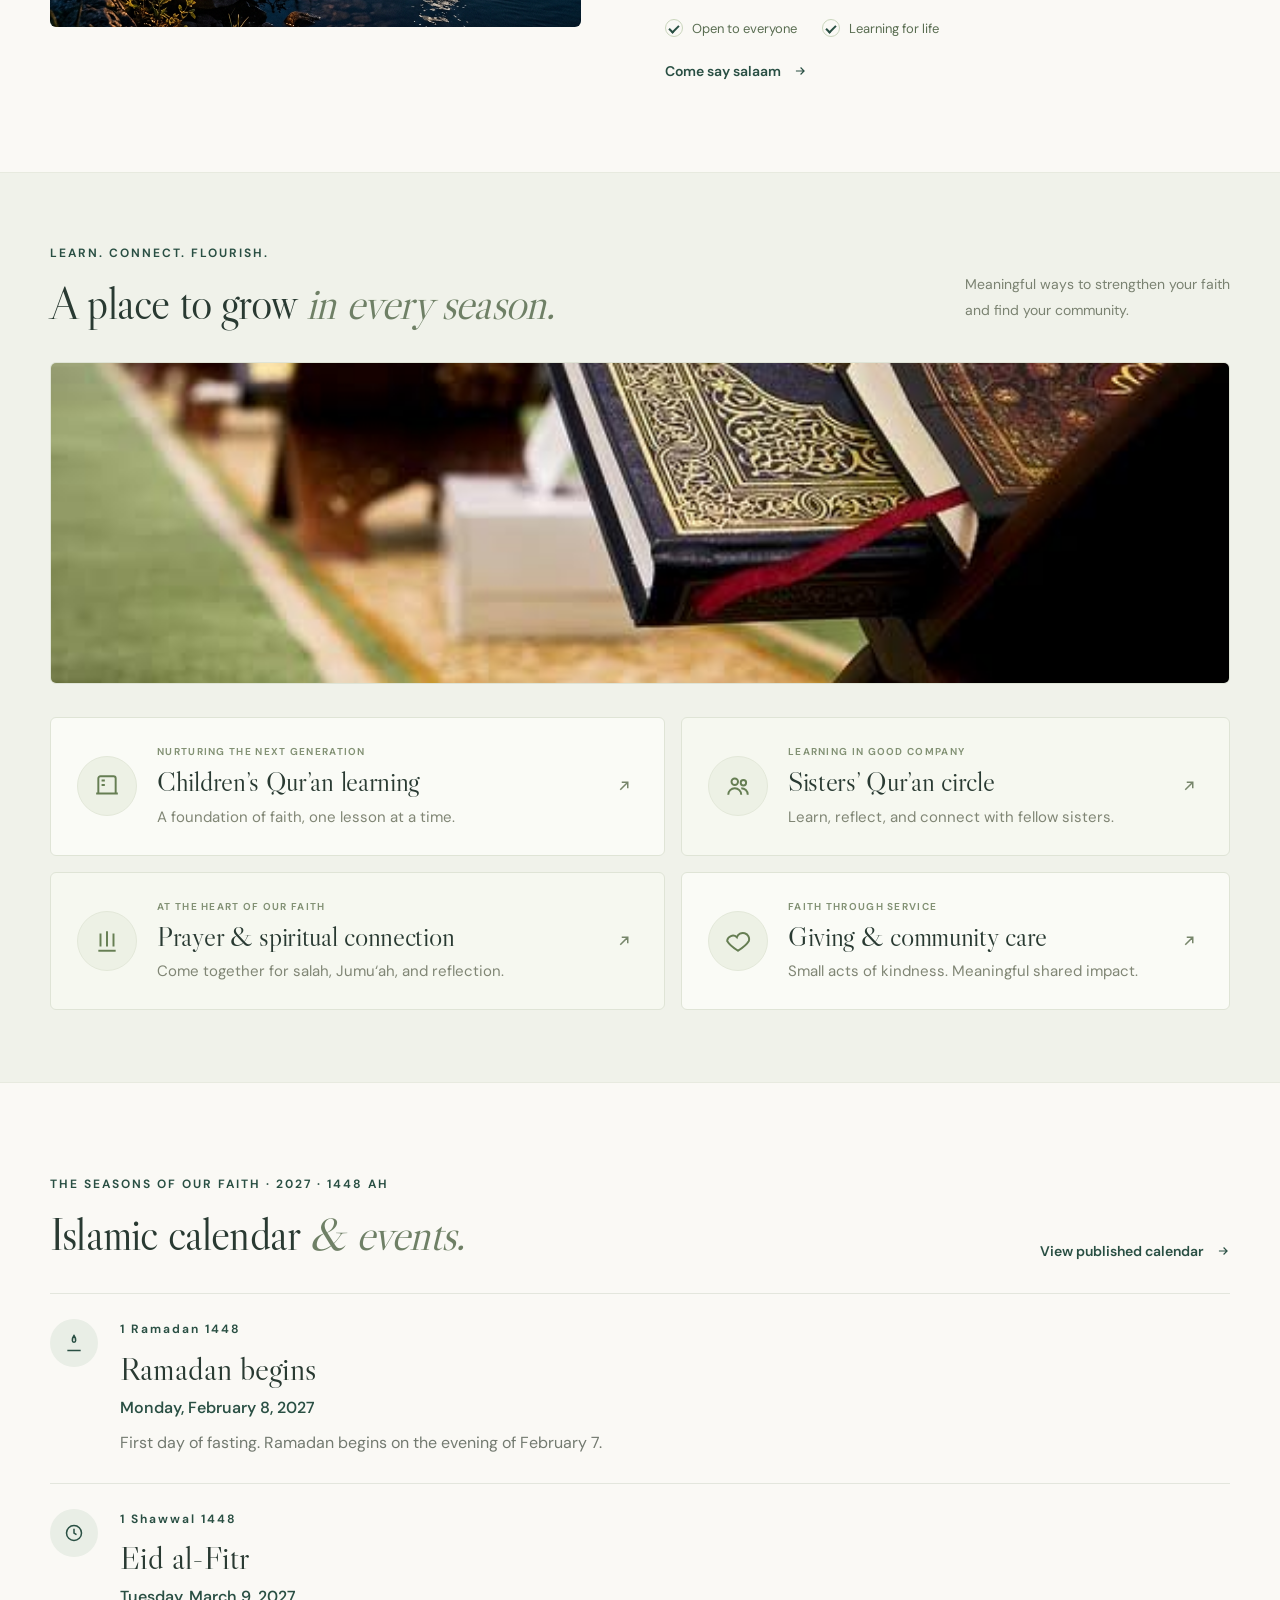
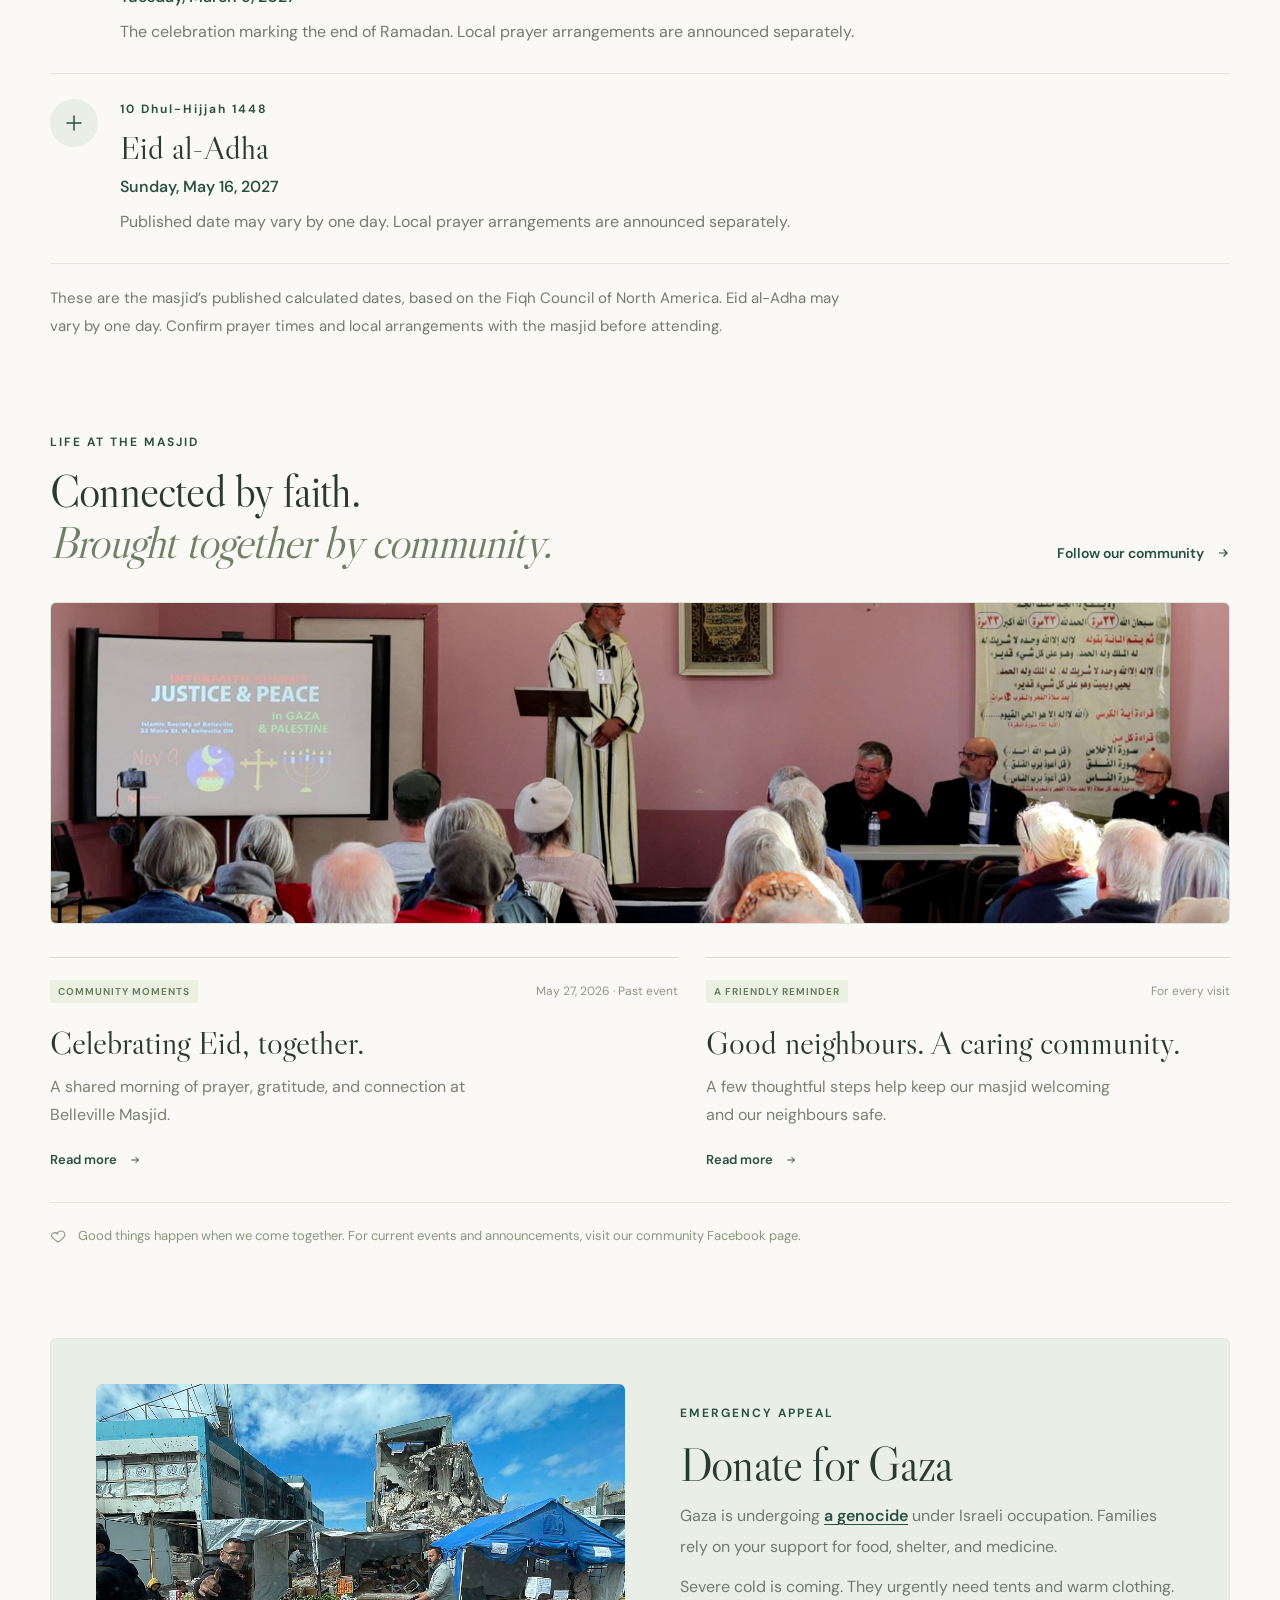
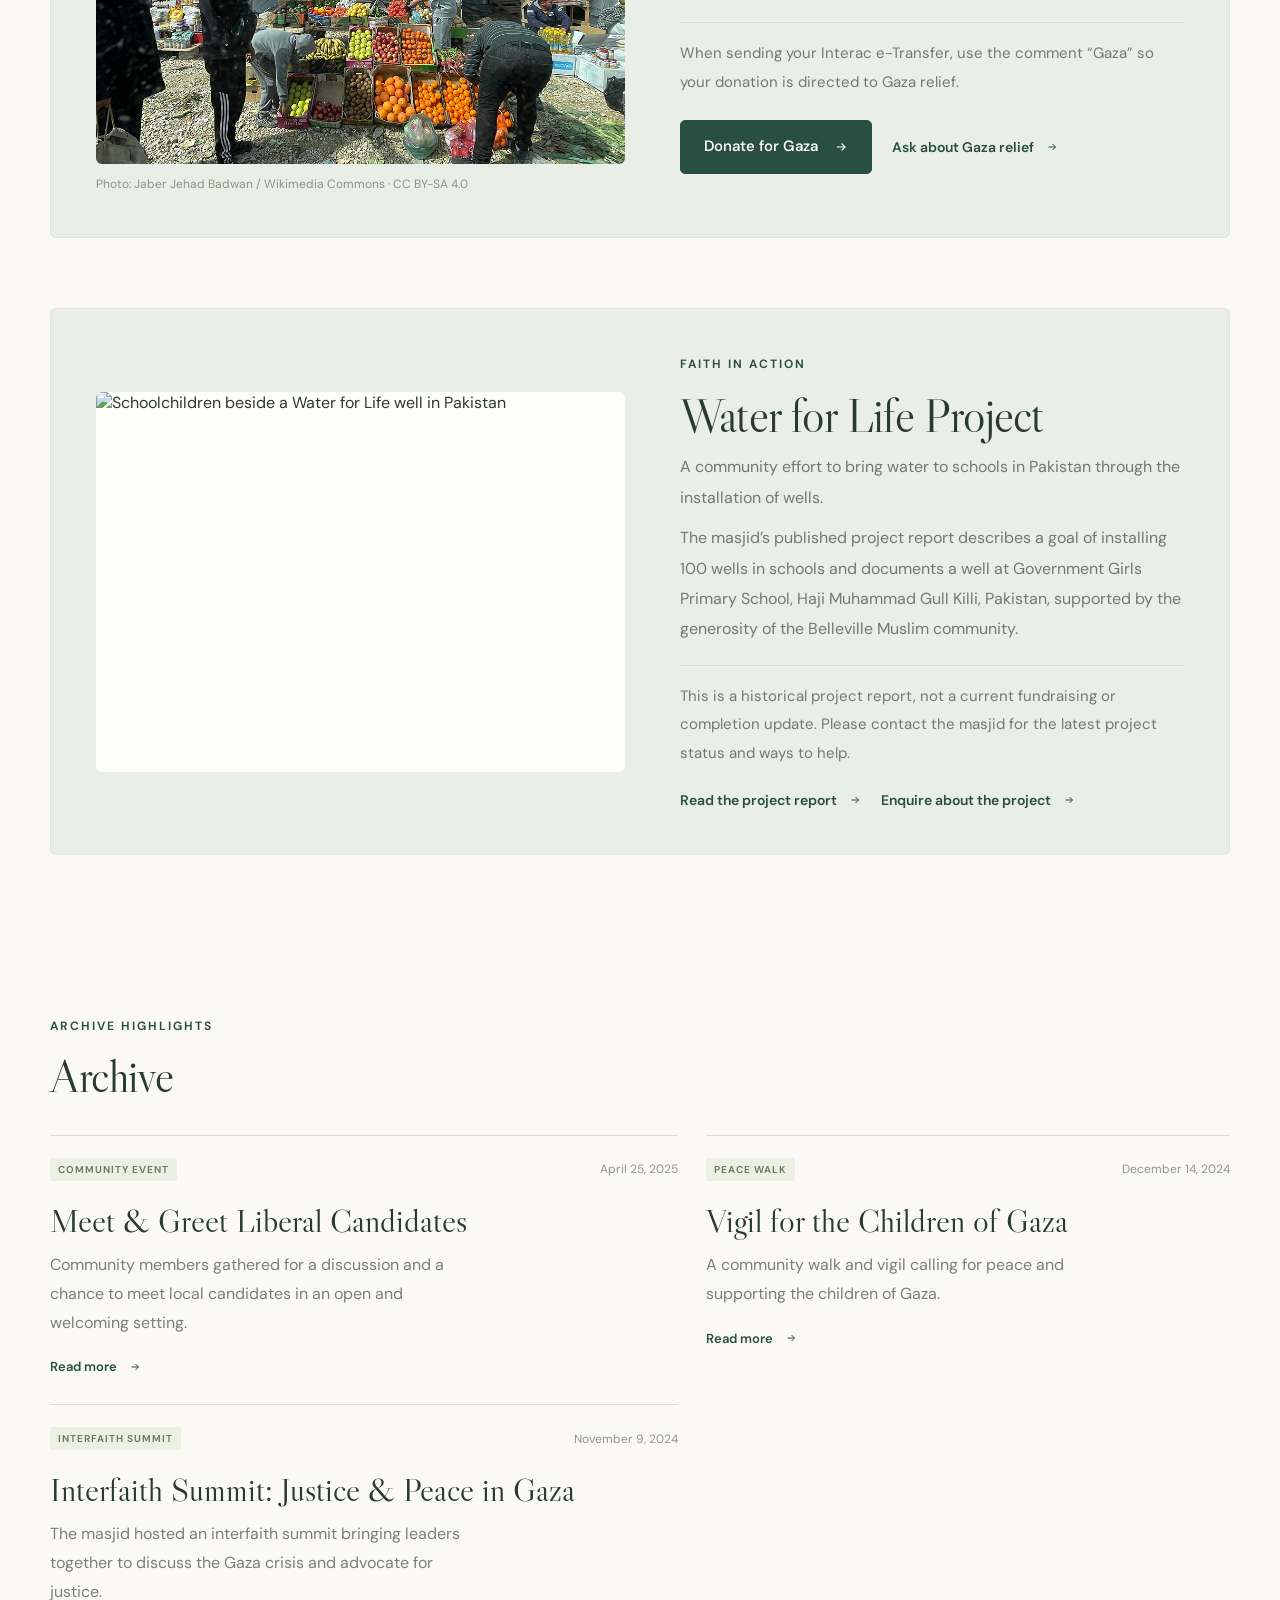
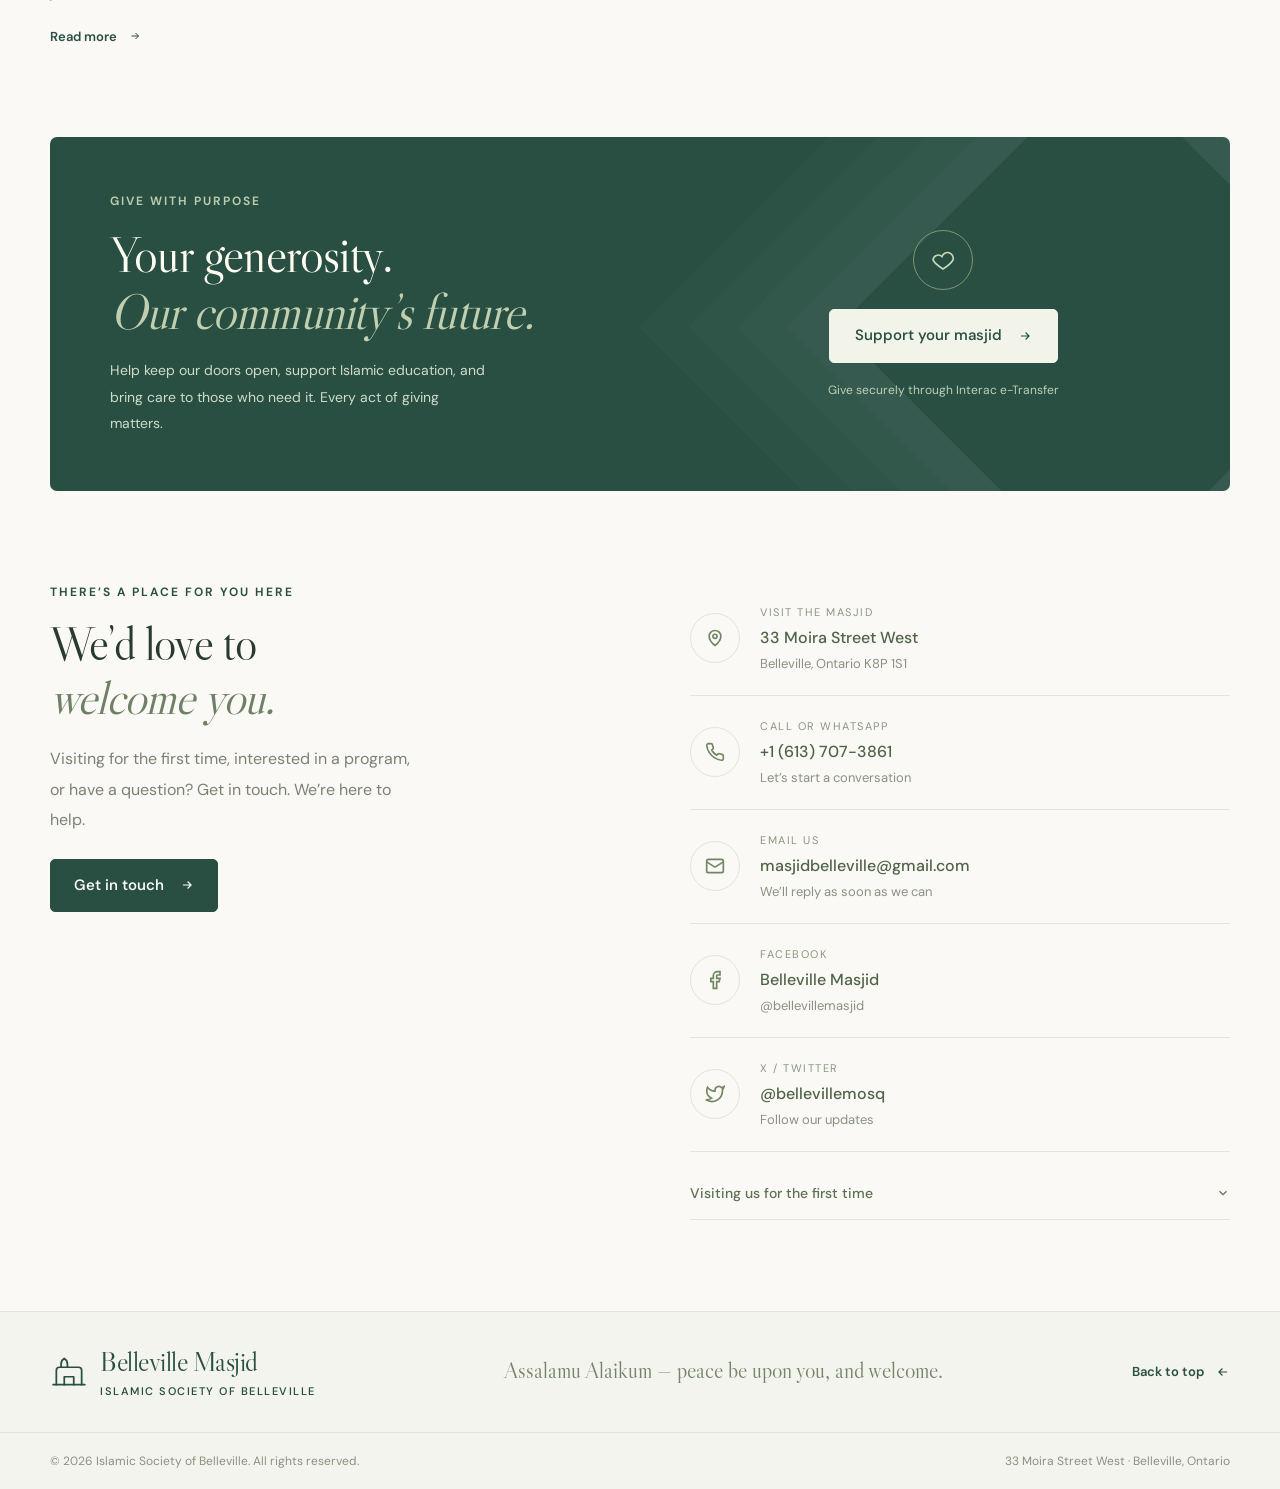
==== commit 97489fc5: "meet and greet archive" ====
--- a/index.html
+++ b/index.html
@@ -337,29 +337,6 @@
       </div>
     </section>
 
-    <!-- WATER FOR LIFE -->
-    <section class="water-section container" id="water-for-life" aria-labelledby="water-title">
-      <div class="water-intro">
-        <svg width="30" height="30" viewBox="0 0 24 24" fill="none" stroke="currentColor" stroke-width="1.5" aria-hidden="true"><path d="M12 2.5S6 9 6 14a6 6 0 0 0 12 0c0-5-6-11.5-6-11.5z"/></svg>
-        <div class="eyebrow">FAITH IN ACTION</div>
-        <h2 id="water-title">Water for Life Project</h2>
-        <p>A community effort to bring water to schools in Pakistan through the installation of wells.</p>
-      </div>
-      <div class="water-details">
-        <span class="tag">PROJECT ARCHIVE</span>
-        <p>The masjid&rsquo;s published project report describes a goal of installing 100 wells in schools and documents a well at Government Girls Primary School, Haji Muhammad Gull Killi, Pakistan, supported by the generosity of the Belleville Muslim community.</p>
-        <p class="water-note">This is a historical project report, not a current fundraising or completion update. Please contact the masjid for the latest project status and ways to help.</p>
-        <div class="water-links">
-          <a class="text-link" href="https://bellevillemasjid.ca/water-for-life-project/" target="_blank" rel="noreferrer">Read the project report
-            <svg width="12" height="12" viewBox="0 0 24 24" fill="none" stroke="currentColor" stroke-width="2" aria-hidden="true"><path d="M5 12h14M13 6l6 6-6 6"/></svg>
-          </a>
-          <a class="text-link" href="mailto:masjidbelleville@gmail.com?subject=Water%20for%20Life%20Project%20enquiry">Enquire about the project
-            <svg width="12" height="12" viewBox="0 0 24 24" fill="none" stroke="currentColor" stroke-width="2" aria-hidden="true"><path d="M5 12h14M13 6l6 6-6 6"/></svg>
-          </a>
-        </div>
-      </div>
-    </section>
-
     <!-- DONATE FOR GAZA -->
     <section class="gaza-section container" id="gaza-relief" aria-labelledby="gaza-title">
       <div class="gaza-media">
@@ -379,6 +356,30 @@
             <svg width="14" height="14" viewBox="0 0 24 24" fill="none" stroke="currentColor" stroke-width="2" aria-hidden="true"><path d="M5 12h14M13 6l6 6-6 6"/></svg>
           </button>
           <a class="text-link" href="mailto:masjidbelleville@gmail.com?subject=Gaza%20relief%20donation">Ask about Gaza relief
+            <svg width="12" height="12" viewBox="0 0 24 24" fill="none" stroke="currentColor" stroke-width="2" aria-hidden="true"><path d="M5 12h14M13 6l6 6-6 6"/></svg>
+          </a>
+        </div>
+      </div>
+    </section>
+
+    <!-- WATER FOR LIFE -->
+    <section class="water-section container" id="water-for-life" aria-labelledby="water-title">
+      <div class="water-media">
+        <div class="water-image">
+          <img src="images/water-for-life-30.jpg" alt="Schoolchildren beside a Water for Life well in Pakistan" loading="lazy" />
+        </div>
+      </div>
+      <div class="water-copy">
+        <div class="eyebrow">FAITH IN ACTION</div>
+        <h2 id="water-title">Water for Life Project</h2>
+        <p>A community effort to bring water to schools in Pakistan through the installation of wells.</p>
+        <p>The masjid&rsquo;s published project report describes a goal of installing 100 wells in schools and documents a well at Government Girls Primary School, Haji Muhammad Gull Killi, Pakistan, supported by the generosity of the Belleville Muslim community.</p>
+        <p class="water-note">This is a historical project report, not a current fundraising or completion update. Please contact the masjid for the latest project status and ways to help.</p>
+        <div class="water-links">
+          <a class="text-link" href="https://bellevillemasjid.ca/water-for-life-project/" target="_blank" rel="noreferrer">Read the project report
+            <svg width="12" height="12" viewBox="0 0 24 24" fill="none" stroke="currentColor" stroke-width="2" aria-hidden="true"><path d="M5 12h14M13 6l6 6-6 6"/></svg>
+          </a>
+          <a class="text-link" href="mailto:masjidbelleville@gmail.com?subject=Water%20for%20Life%20Project%20enquiry">Enquire about the project
             <svg width="12" height="12" viewBox="0 0 24 24" fill="none" stroke="currentColor" stroke-width="2" aria-hidden="true"><path d="M5 12h14M13 6l6 6-6 6"/></svg>
           </a>
         </div>
--- a/css/styles.css
+++ b/css/styles.css
@@ -1087,23 +1087,44 @@
   background: var(--sage);
   border: 1px solid var(--border);
   border-radius: 6px;
-  grid-template-columns: 0.85fr 1.15fr;
-  gap: 60px;
+  grid-template-columns: 1.05fr 1fr;
+  align-items: center;
+  gap: 55px;
   margin-bottom: 70px;
   padding: 45px;
   display: grid;
 }
 
-.water-intro > svg {
-  color: var(--green);
-  margin-bottom: 20px;
-}
-
-.water-intro h2 {
-  margin-top: 14px;
-}
-
-.water-details .water-note {
+.water-image {
+  background: var(--paper);
+  border-radius: 6px;
+  height: 380px;
+  overflow: hidden;
+}
+
+.water-image img {
+  display: block;
+  width: 100%;
+  height: 100%;
+  object-fit: cover;
+  transition: transform 0.6s;
+}
+
+.water-image:hover img {
+  transform: scale(1.03);
+}
+
+.water-section h2 {
+  margin: 14px 0 4px;
+}
+
+.water-section p {
+  color: var(--muted);
+  margin-top: 10px;
+  line-height: 1.9;
+}
+
+.water-section .water-note {
   border-top: 1px solid #d9dfcf;
   margin-top: 20px;
   padding-top: 16px;
@@ -1676,8 +1697,8 @@
   .prayer-footer .text-link { font-size: 12px; }
   .section-space { padding-top: 58px; padding-bottom: 58px; }
   .about-section { grid-template-columns: 1fr; gap: 31px; }
-  .gaza-section { grid-template-columns: 1fr; gap: 31px; padding: 35px 30px; }
-  .gaza-image { height: 300px; }
+  .water-section, .gaza-section { grid-template-columns: 1fr; gap: 31px; padding: 35px 30px; }
+  .water-image, .gaza-image { height: 300px; }
   .about-image { height: 340px; }
   .about-copy { padding-inline: 4px; }
   h2, .section-heading h2 { font-size: 43px; }
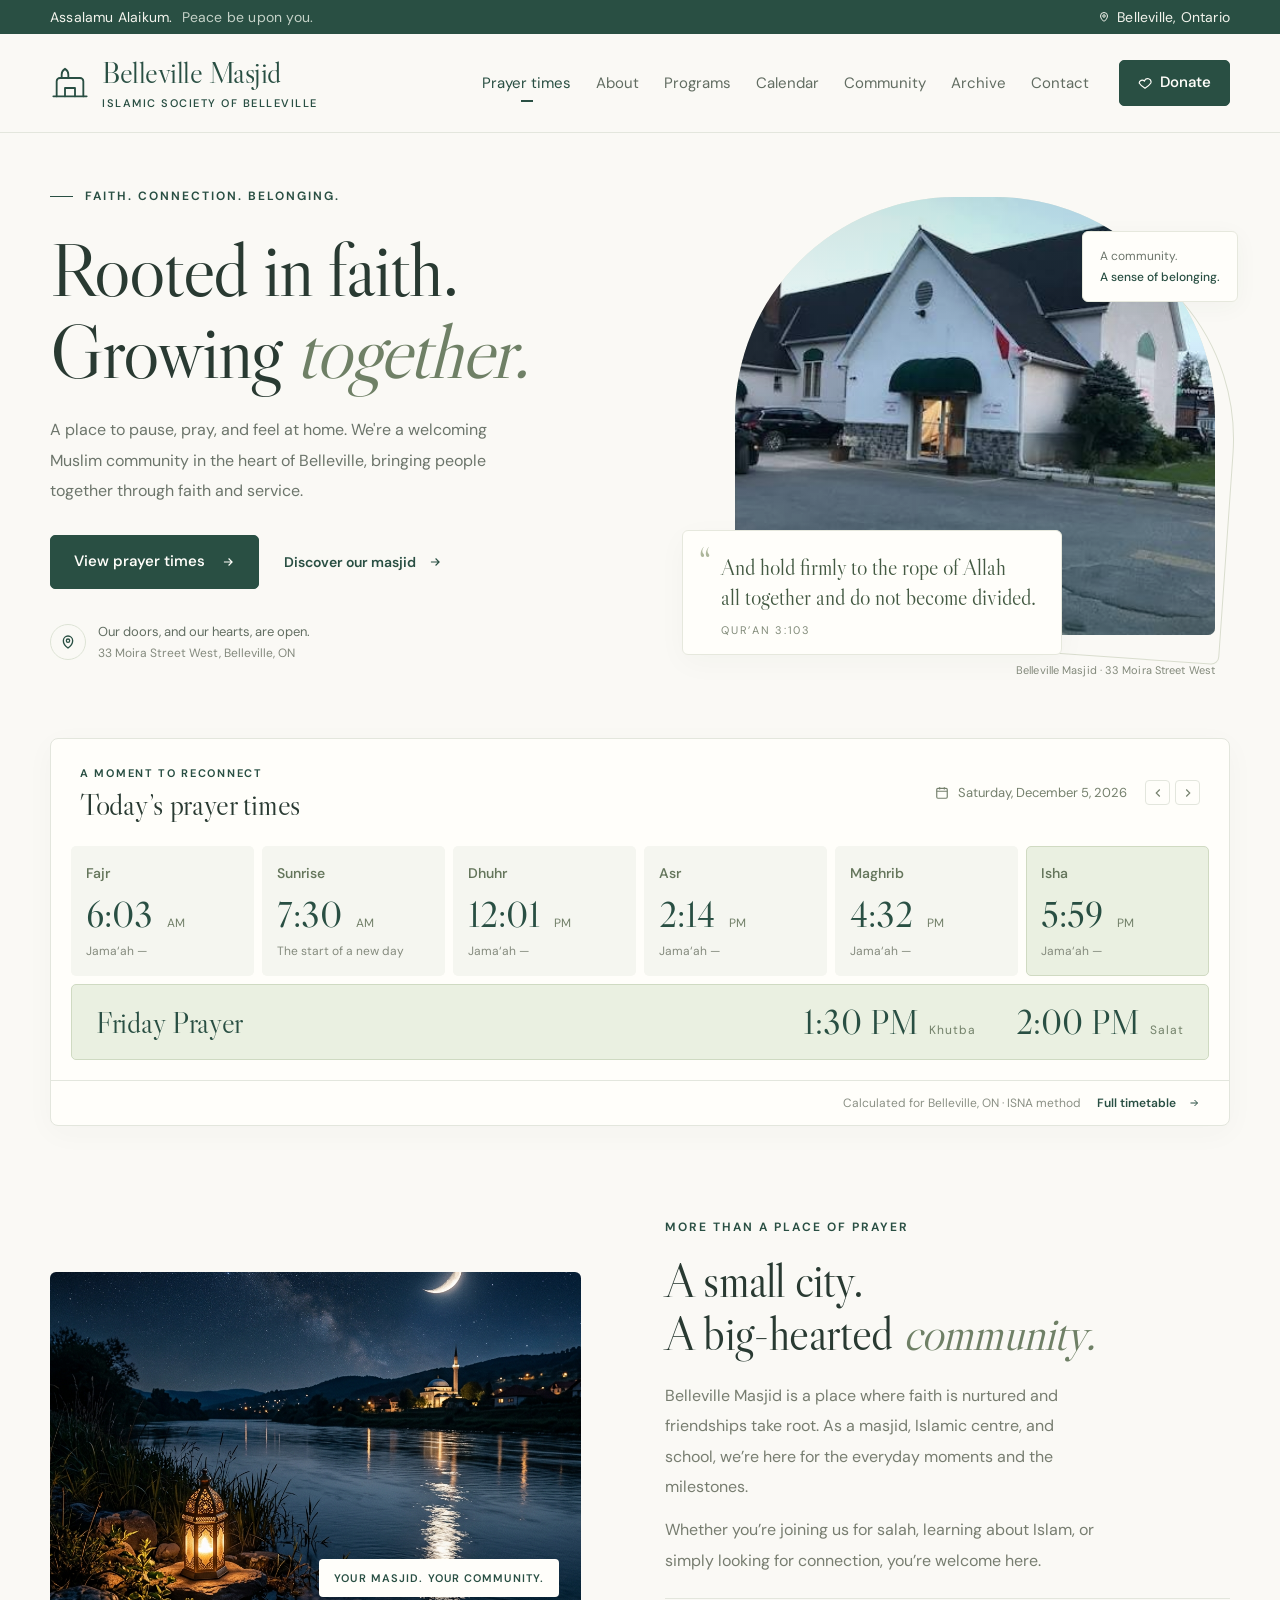
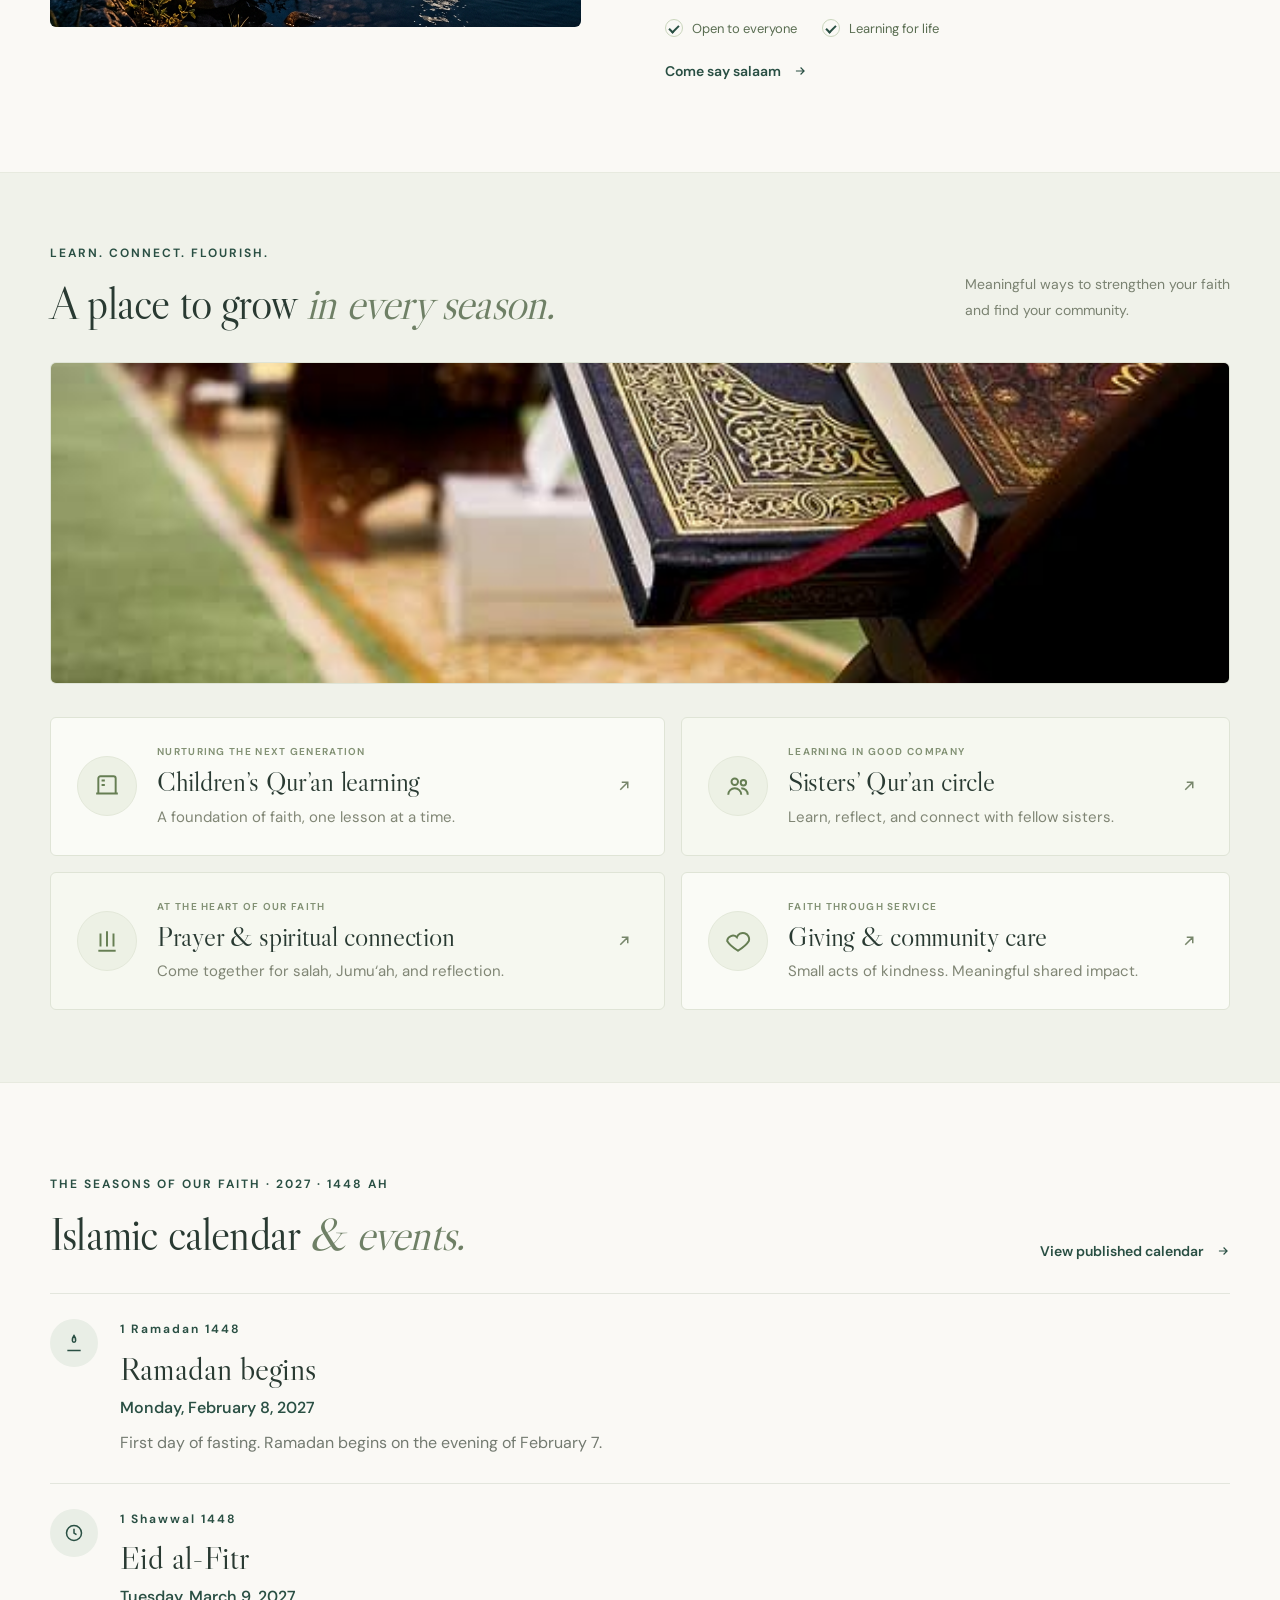
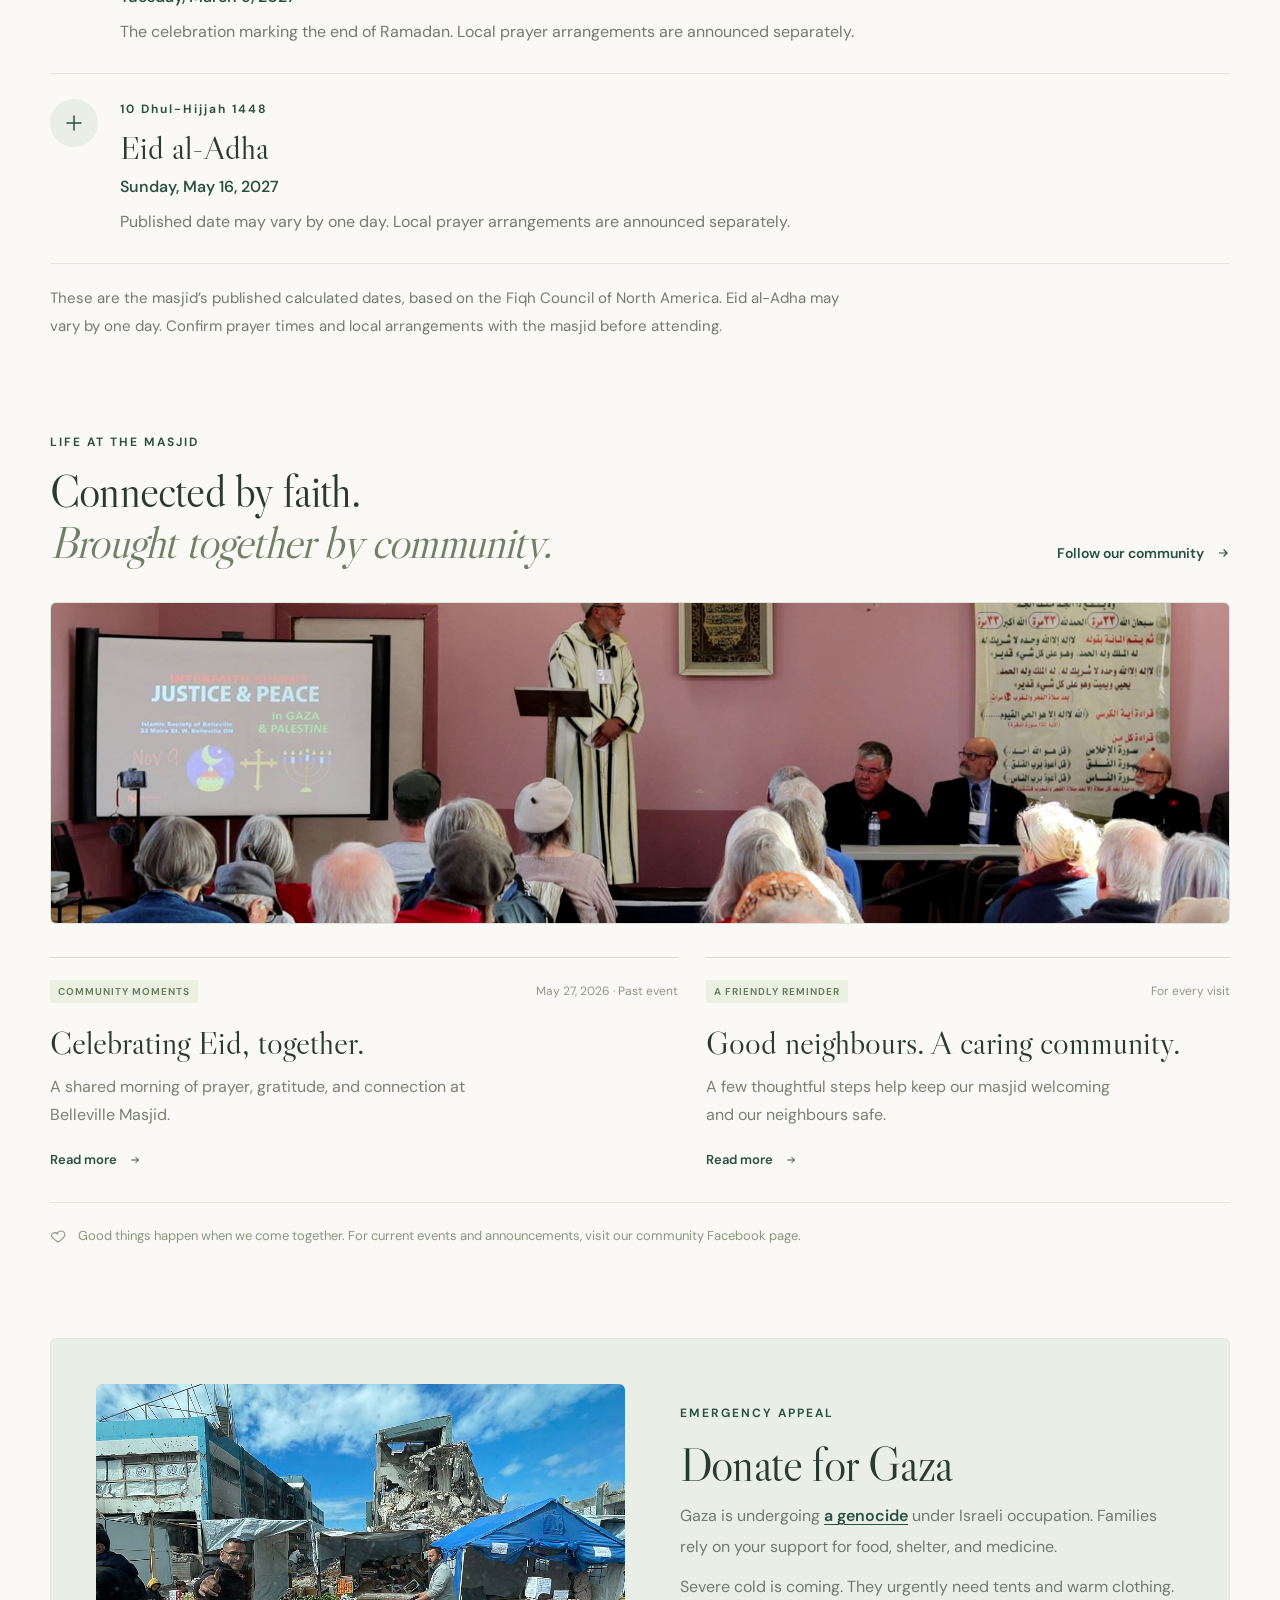
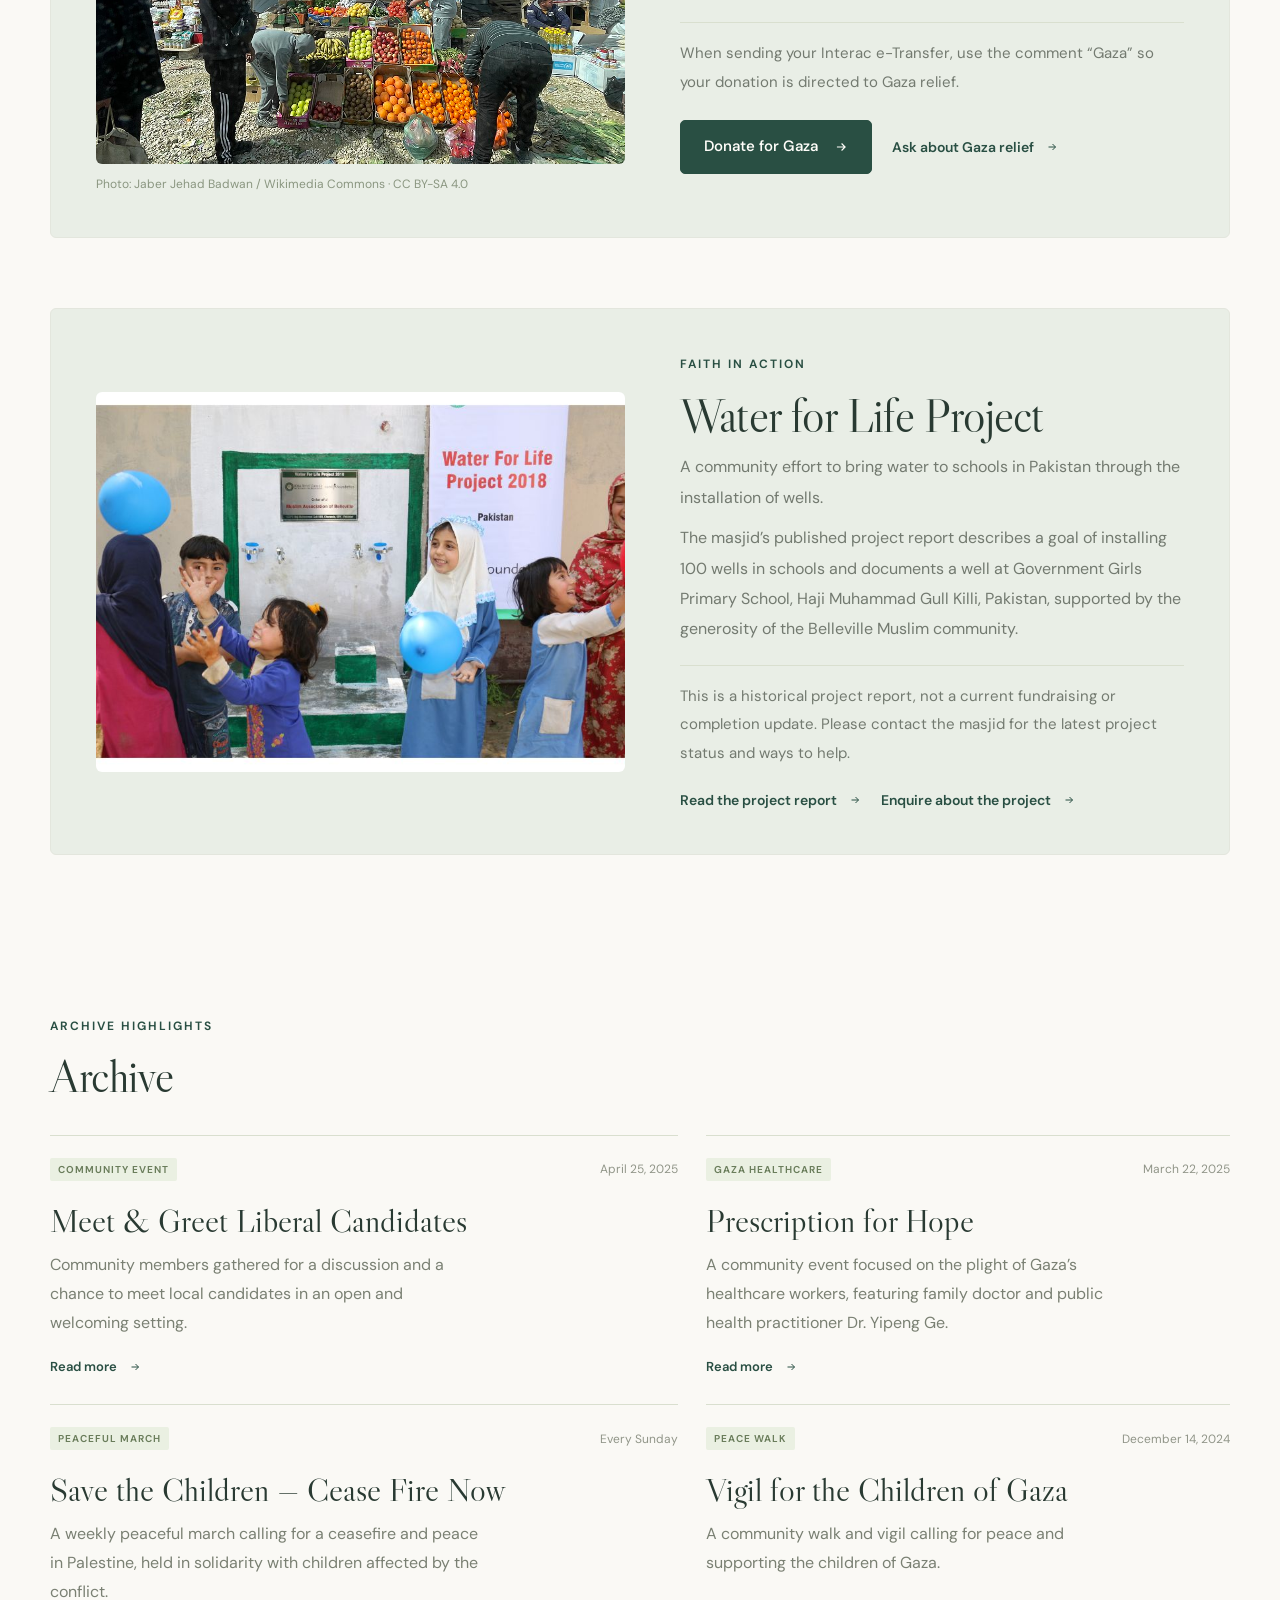
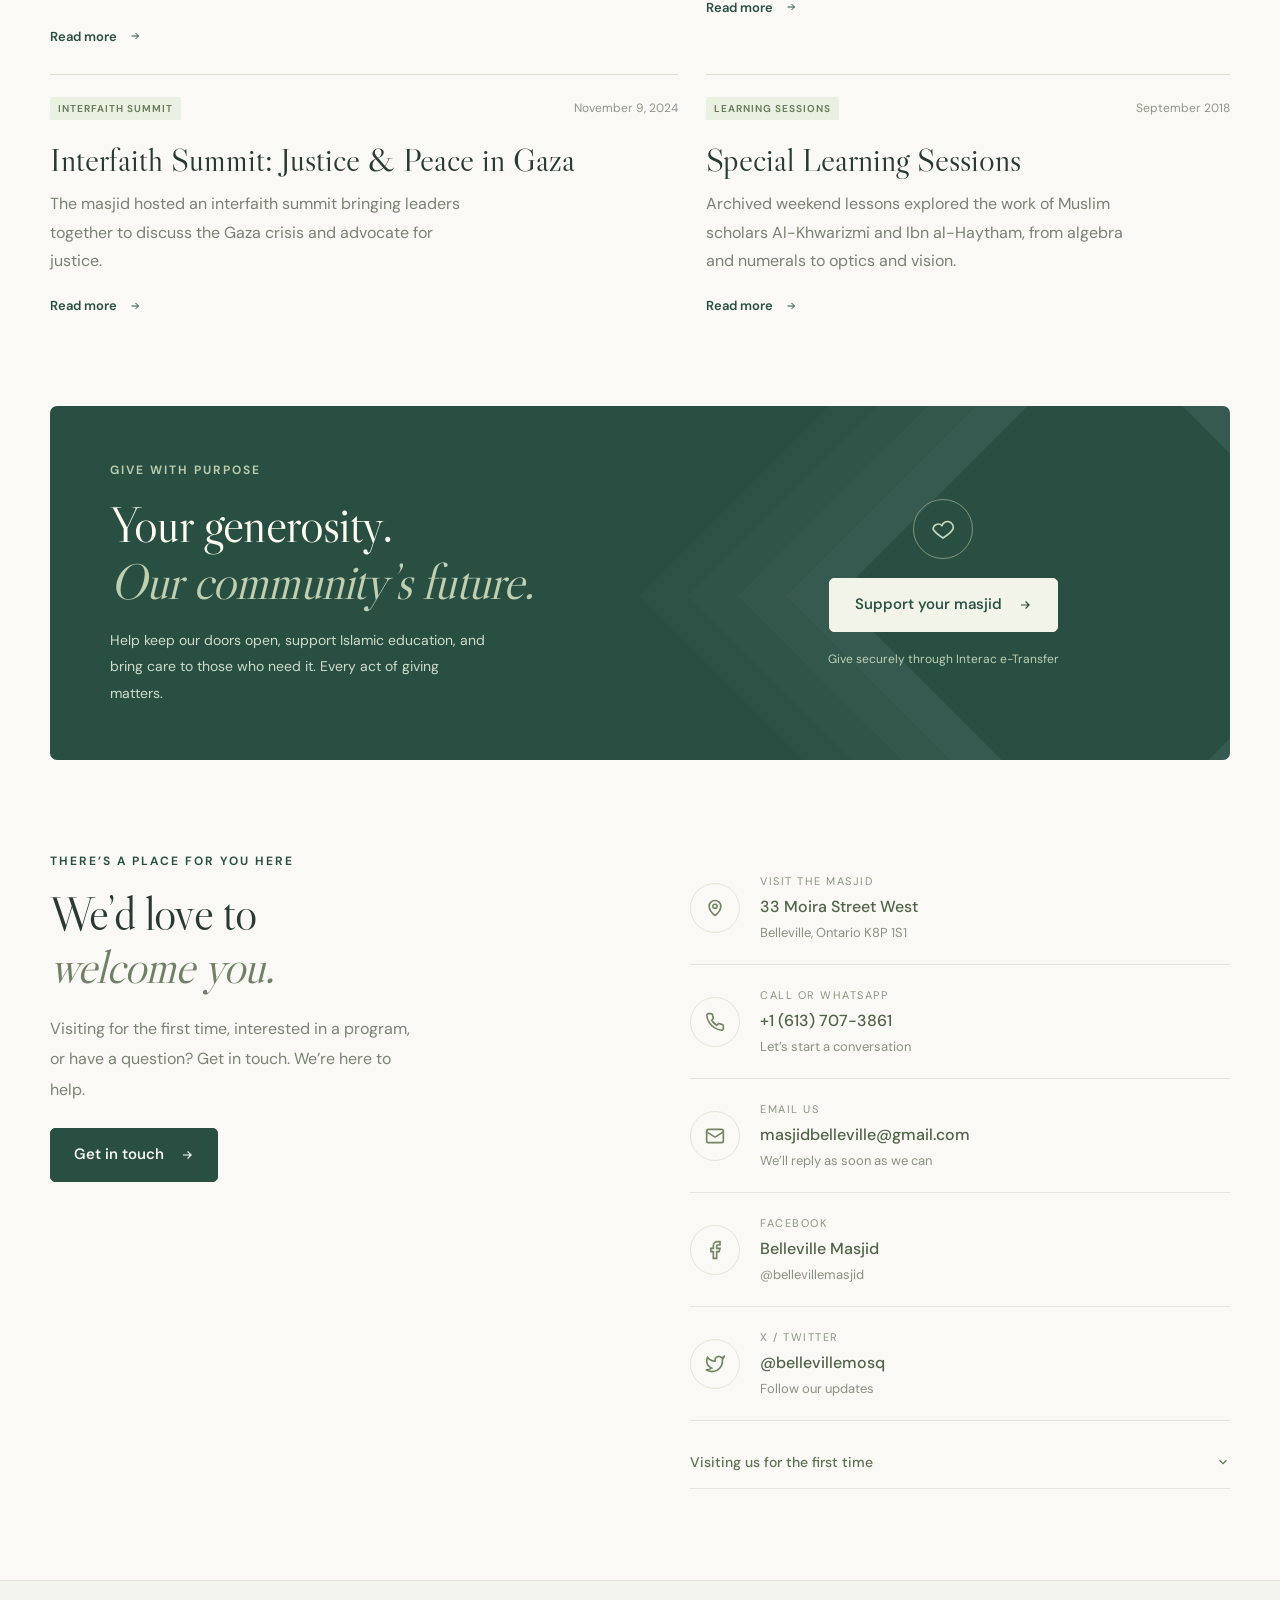
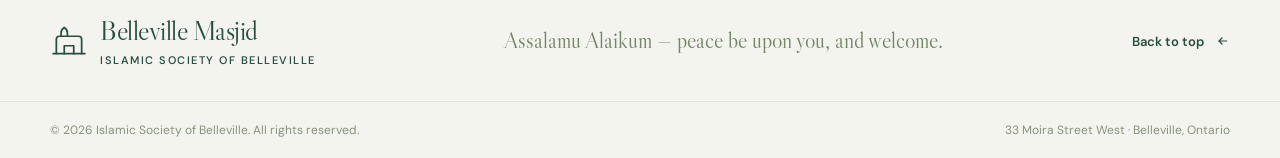
==== commit 59d9a7d2: "Update homepage archive listings" ====
--- a/index.html
+++ b/index.html
@@ -404,6 +404,22 @@
           </a>
         </article>
         <article class="notice-card">
+          <div class="notice-top"><span class="tag">GAZA HEALTHCARE</span><span>March 22, 2025</span></div>
+          <h3>Prescription for Hope</h3>
+          <p>A community event focused on the plight of Gaza&rsquo;s healthcare workers, featuring family doctor and public health practitioner Dr. Yipeng Ge.</p>
+          <a class="text-link" href="archive-prescription-for-hope.html">Read more
+            <svg width="12" height="12" viewBox="0 0 24 24" fill="none" stroke="currentColor" stroke-width="2" aria-hidden="true"><path d="M5 12h14M13 6l6 6-6 6"/></svg>
+          </a>
+        </article>
+        <article class="notice-card">
+          <div class="notice-top"><span class="tag">PEACEFUL MARCH</span><span>Every Sunday</span></div>
+          <h3>Save the Children &mdash; Cease Fire Now</h3>
+          <p>A weekly peaceful march calling for a ceasefire and peace in Palestine, held in solidarity with children affected by the conflict.</p>
+          <a class="text-link" href="archive-peace-march.html">Read more
+            <svg width="12" height="12" viewBox="0 0 24 24" fill="none" stroke="currentColor" stroke-width="2" aria-hidden="true"><path d="M5 12h14M13 6l6 6-6 6"/></svg>
+          </a>
+        </article>
+        <article class="notice-card">
           <div class="notice-top"><span class="tag">PEACE WALK</span><span>December 14, 2024</span></div>
           <h3>Vigil for the Children of Gaza</h3>
           <p>A community walk and vigil calling for peace and supporting the children of Gaza.</p>
@@ -416,6 +432,14 @@
           <h3>Interfaith Summit: Justice &amp; Peace in Gaza</h3>
           <p>The masjid hosted an interfaith summit bringing leaders together to discuss the Gaza crisis and advocate for justice.</p>
           <a class="text-link" href="archive-interfaith-summit.html">Read more
+            <svg width="12" height="12" viewBox="0 0 24 24" fill="none" stroke="currentColor" stroke-width="2" aria-hidden="true"><path d="M5 12h14M13 6l6 6-6 6"/></svg>
+          </a>
+        </article>
+        <article class="notice-card">
+          <div class="notice-top"><span class="tag">LEARNING SESSIONS</span><span>September 2018</span></div>
+          <h3>Special Learning Sessions</h3>
+          <p>Archived weekend lessons explored the work of Muslim scholars Al-Khwarizmi and Ibn al-Haytham, from algebra and numerals to optics and vision.</p>
+          <a class="text-link" href="archive-learning-sessions.html">Read more
             <svg width="12" height="12" viewBox="0 0 24 24" fill="none" stroke="currentColor" stroke-width="2" aria-hidden="true"><path d="M5 12h14M13 6l6 6-6 6"/></svg>
           </a>
         </article>
--- a/css/styles.css
+++ b/css/styles.css
@@ -1051,6 +1051,31 @@
   border: 1px solid #dfe4d6;
   border-radius: 6px;
   display: block;
+}
+
+.learning-session + .learning-session {
+  border-top: 1px solid #d9dfcf;
+  margin-top: 32px;
+  padding-top: 26px;
+}
+
+.learning-session h2 {
+  margin: 0 0 12px;
+  font-size: 30px;
+}
+
+.event-detail .learning-gallery img {
+  height: auto;
+  max-height: 280px;
+  object-fit: contain;
+  background: var(--paper);
+}
+
+.learning-gallery figcaption {
+  color: var(--muted);
+  margin-top: 8px;
+  font-size: 13px;
+  line-height: 1.6;
 }
 
 .event-detail .event-poster {
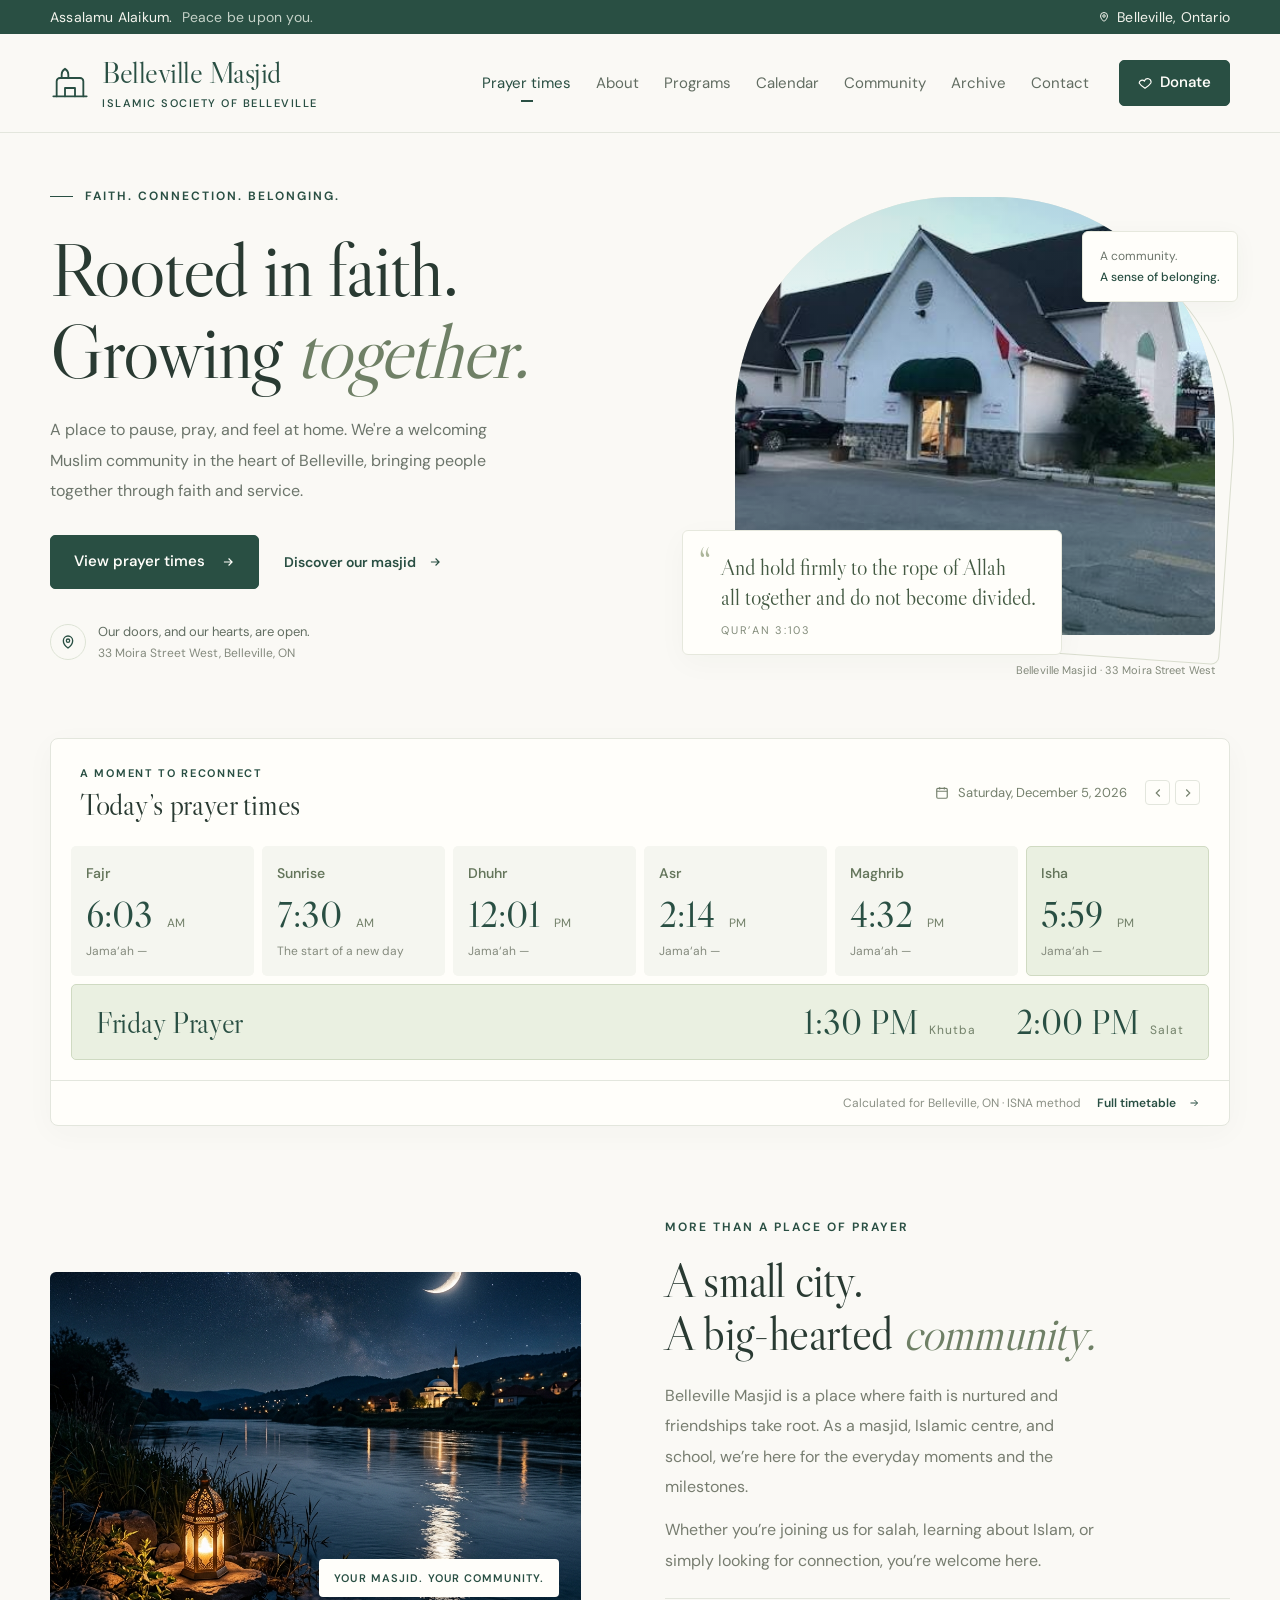
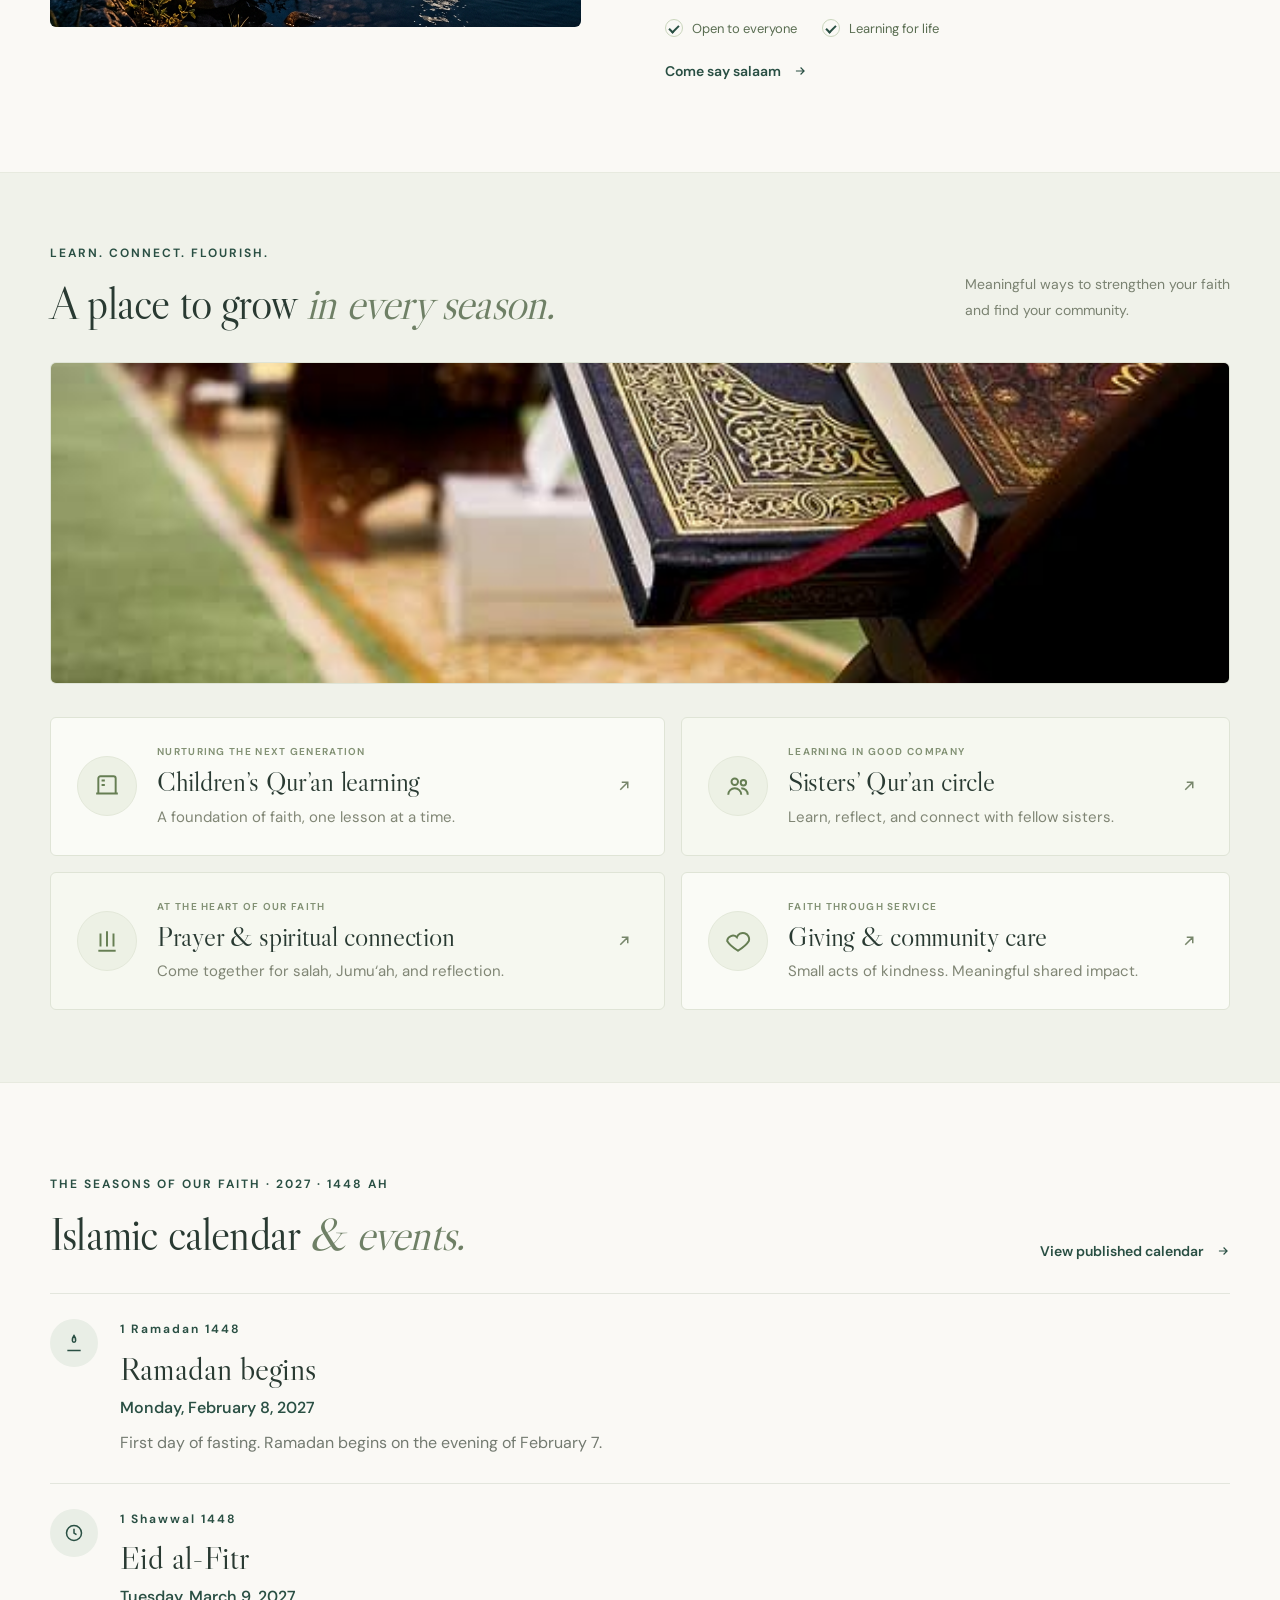
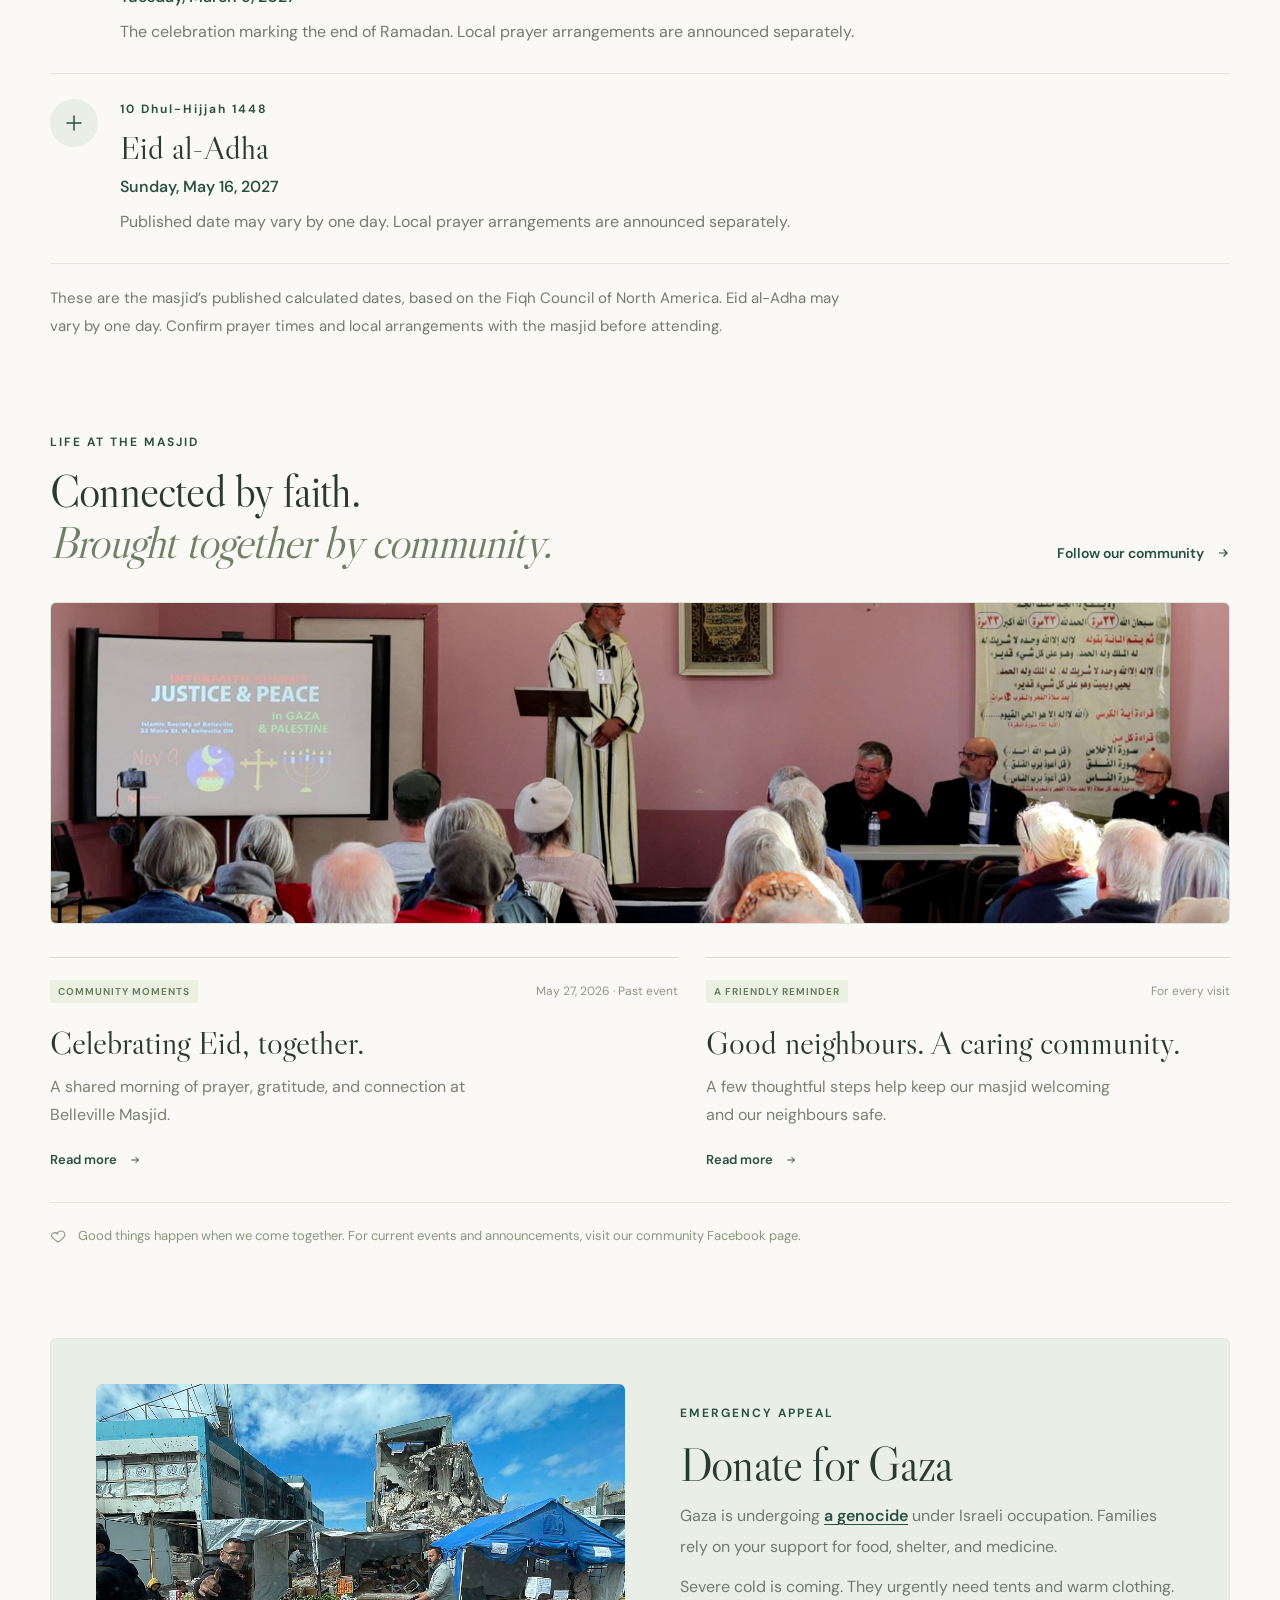
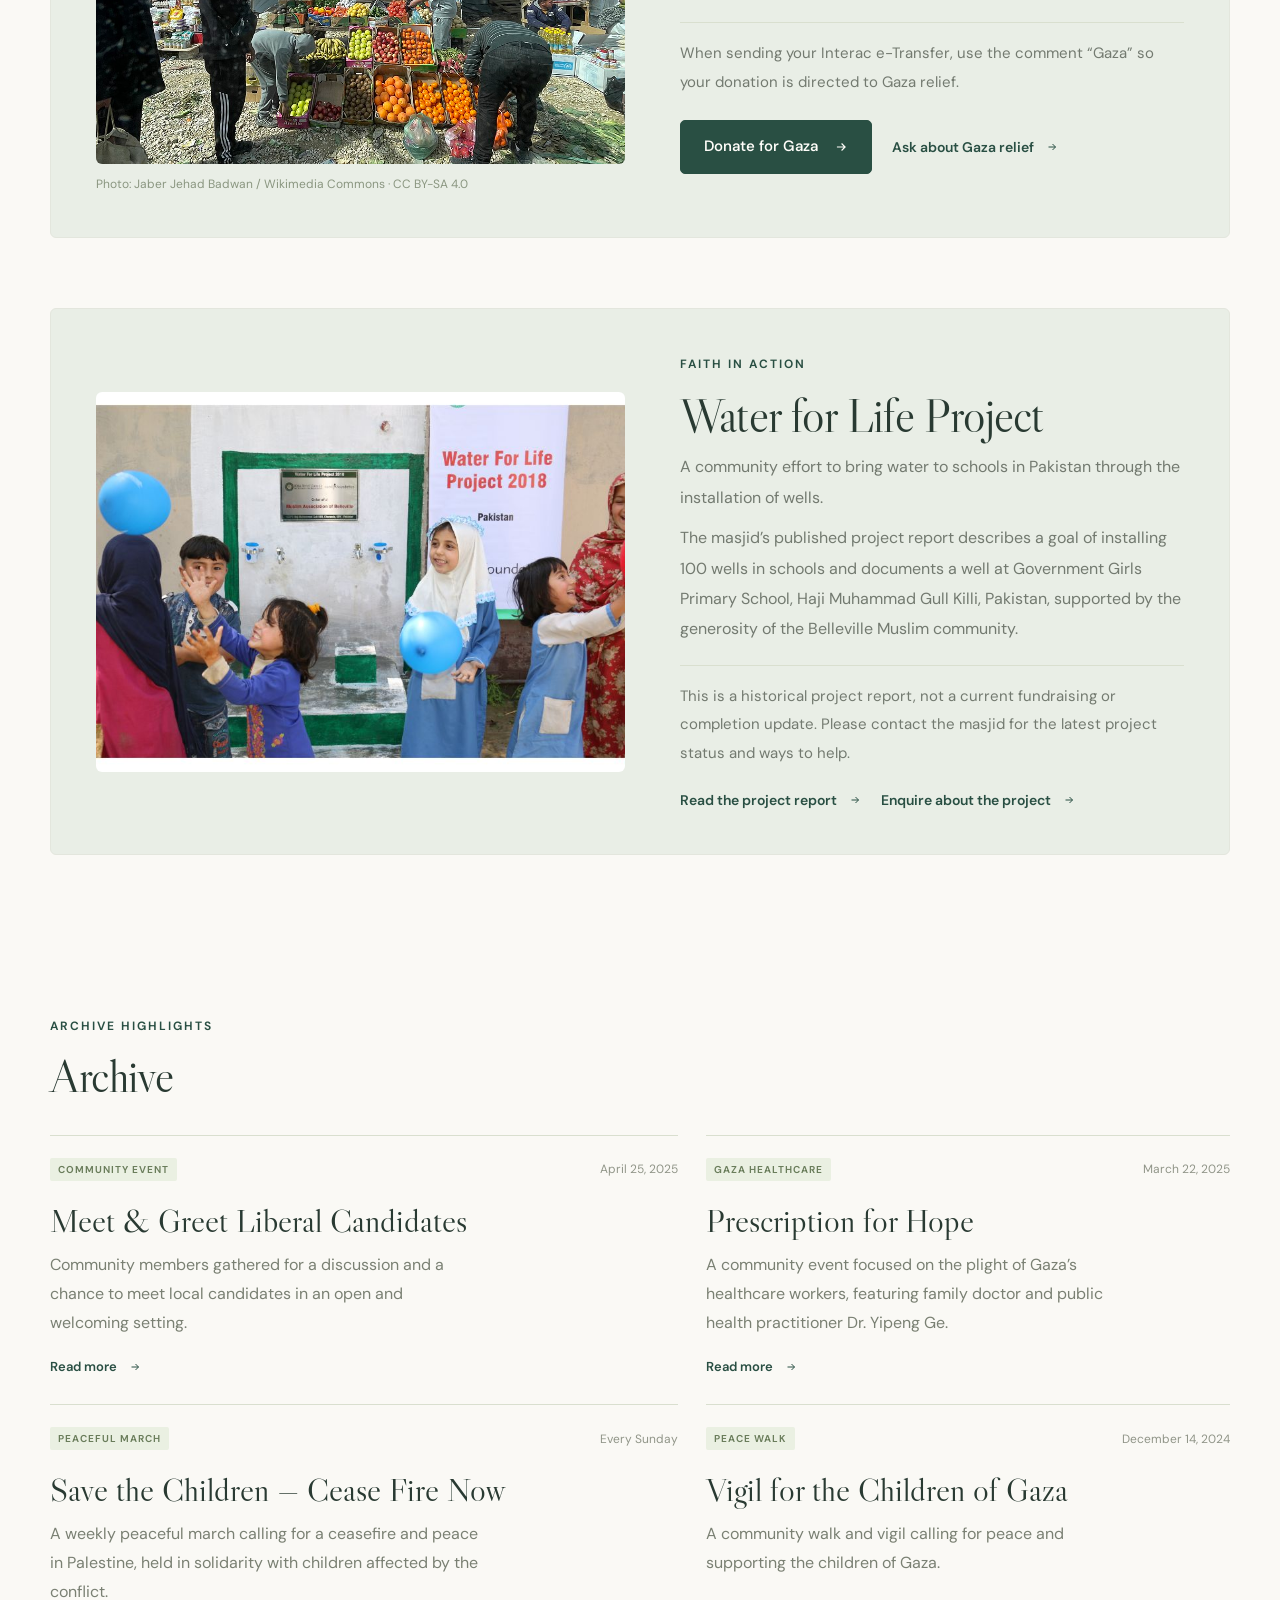
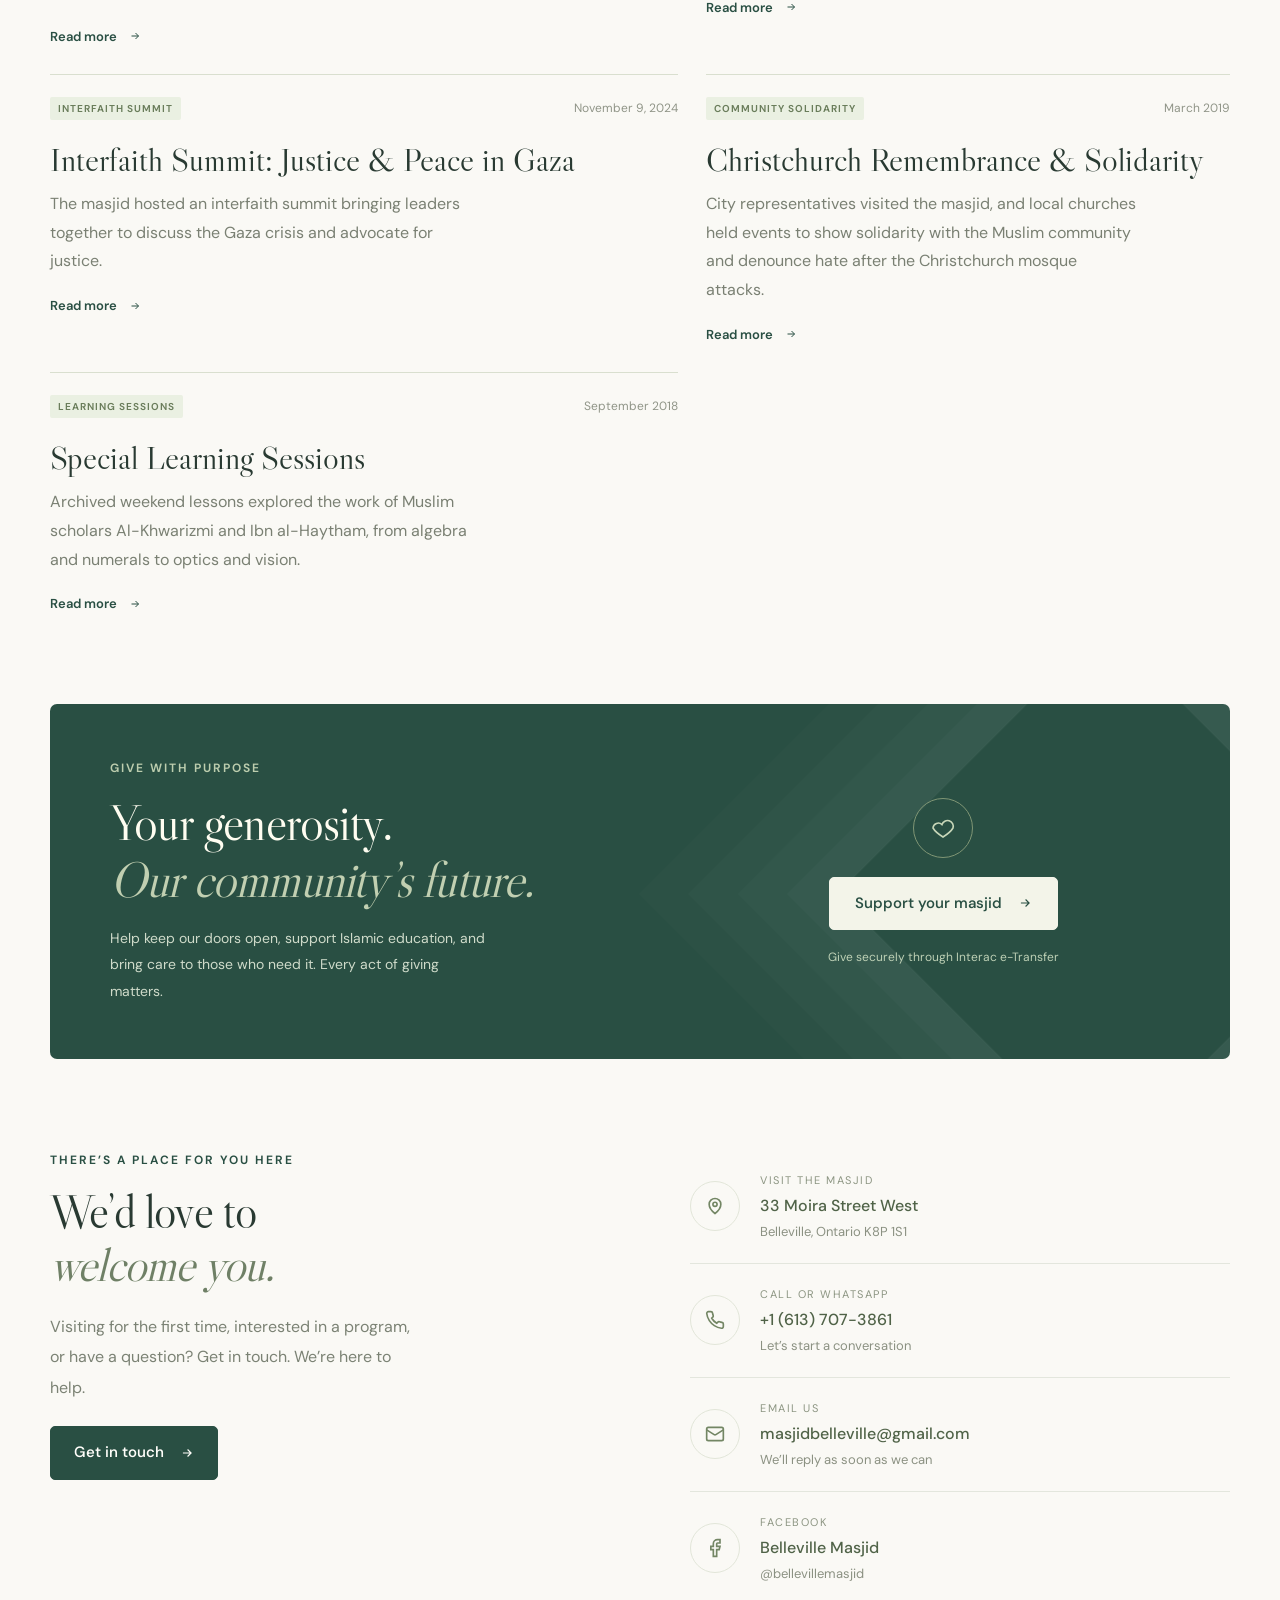
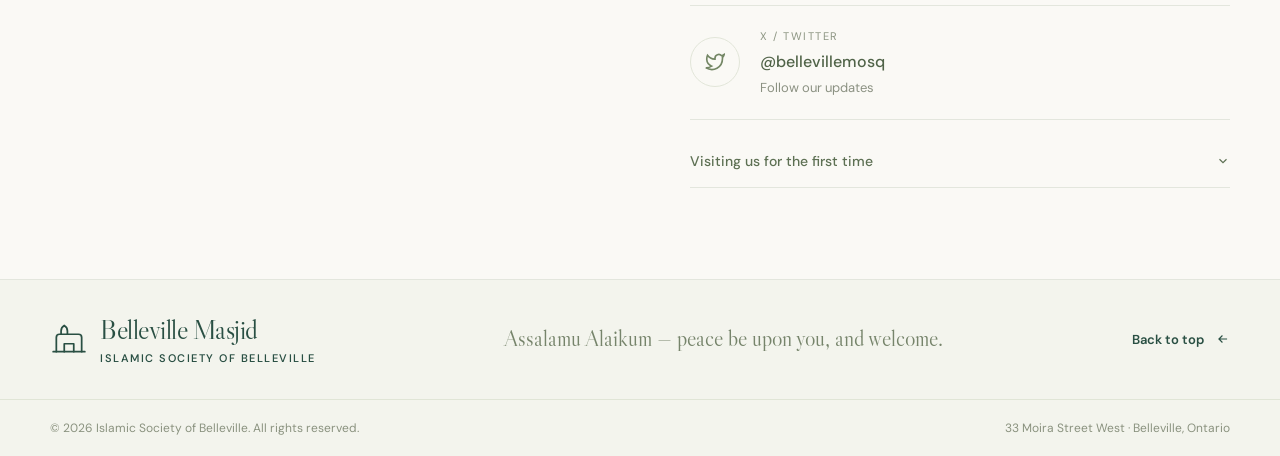
==== commit 844693f8: "Add calendar and Christchurch archive pages Co-authored-by: Copilot <223556219+Copilot@users.noreply" ====
--- a/index.html
+++ b/index.html
@@ -263,7 +263,7 @@
           <div class="eyebrow">THE SEASONS OF OUR FAITH &middot; 2027 &middot; 1448 AH</div>
           <h2 id="calendar-title">Islamic calendar <em>&amp; events.</em></h2>
         </div>
-        <a class="text-link" href="https://bellevillemasjid.ca/islamic-calendar/" target="_blank" rel="noreferrer">View published calendar
+        <a class="text-link" href="islamic-calendar/">View published calendar
           <svg width="14" height="14" viewBox="0 0 24 24" fill="none" stroke="currentColor" stroke-width="2" aria-hidden="true"><path d="M5 12h14M13 6l6 6-6 6"/></svg>
         </a>
       </div>
@@ -435,6 +435,15 @@
             <svg width="12" height="12" viewBox="0 0 24 24" fill="none" stroke="currentColor" stroke-width="2" aria-hidden="true"><path d="M5 12h14M13 6l6 6-6 6"/></svg>
           </a>
         </article>
+        <article class="notice-card">
+          <div class="notice-top"><span class="tag">COMMUNITY SOLIDARITY</span><span>March 2019</span></div>
+          <h3>Christchurch Remembrance &amp; Solidarity</h3>
+          <p>City representatives visited the masjid, and local churches held events to show solidarity with the Muslim community and denounce hate after the Christchurch mosque attacks.</p>
+          <a class="text-link" href="archive-christchurch.html">Read more
+            <svg width="12" height="12" viewBox="0 0 24 24" fill="none" stroke="currentColor" stroke-width="2" aria-hidden="true"><path d="M5 12h14M13 6l6 6-6 6"/></svg>
+          </a>
+        </article>
+
         <article class="notice-card">
           <div class="notice-top"><span class="tag">LEARNING SESSIONS</span><span>September 2018</span></div>
           <h3>Special Learning Sessions</h3>
--- a/css/styles.css
+++ b/css/styles.css
@@ -934,6 +934,98 @@
   font-size: 15px;
 }
 
+.calendar-table-wrap {
+  margin-top: 26px;
+  overflow-x: auto;
+}
+
+.calendar-table {
+  width: 100%;
+  border-collapse: collapse;
+  table-layout: fixed;
+  font-family: var(--sans);
+  font-size: 15px;
+  text-align: left;
+}
+
+.calendar-month-column {
+  width: 42%;
+}
+
+.calendar-date-column {
+  width: 38%;
+}
+
+.calendar-day-column {
+  width: 20%;
+}
+
+.calendar-table caption {
+  color: var(--muted);
+  margin-bottom: 12px;
+  text-align: left;
+  font-size: 14px;
+}
+
+.calendar-table th,
+.calendar-table td {
+  border-bottom: 1px solid #d9dfcf;
+  padding: 13px 16px;
+  font-family: var(--sans);
+  font-size: inherit;
+  line-height: 1.45;
+  text-align: left;
+  vertical-align: middle;
+}
+
+.calendar-table th {
+  color: var(--ink);
+  font-weight: 600;
+}
+
+.calendar-table tbody th[scope="row"] {
+  text-align: left;
+}
+
+.calendar-table td {
+  color: #7a8073;
+}
+
+@media (max-width: 600px) {
+  .calendar-table {
+    min-width: 480px;
+  }
+
+  .calendar-table th,
+  .calendar-table td {
+    padding: 11px 10px;
+    font-size: 14px;
+  }
+}
+
+.calendar-method {
+  max-width: 820px;
+  margin-top: 42px;
+}
+
+.calendar-method h2 {
+  margin-bottom: 14px;
+  font-size: clamp(30px, 3.5vw, 42px);
+}
+
+.calendar-method p {
+  color: #7a8073;
+  font-size: 15px;
+  line-height: 1.85;
+}
+
+.calendar-sources {
+  display: flex;
+  flex-wrap: wrap;
+  gap: 12px 24px;
+  margin-top: 22px;
+}
+
 /* Community */
 .community-section .section-heading > .text-link {
   margin-bottom: 7px;
@@ -1072,6 +1164,21 @@
 }
 
 .learning-gallery figcaption {
+  color: var(--muted);
+  margin-top: 8px;
+  font-size: 13px;
+  line-height: 1.6;
+}
+
+.event-detail .christchurch-gallery figure {
+  margin: 0;
+}
+
+.event-detail .christchurch-gallery {
+  grid-template-columns: repeat(3, 1fr);
+}
+
+.christchurch-gallery figcaption {
   color: var(--muted);
   margin-top: 8px;
   font-size: 13px;
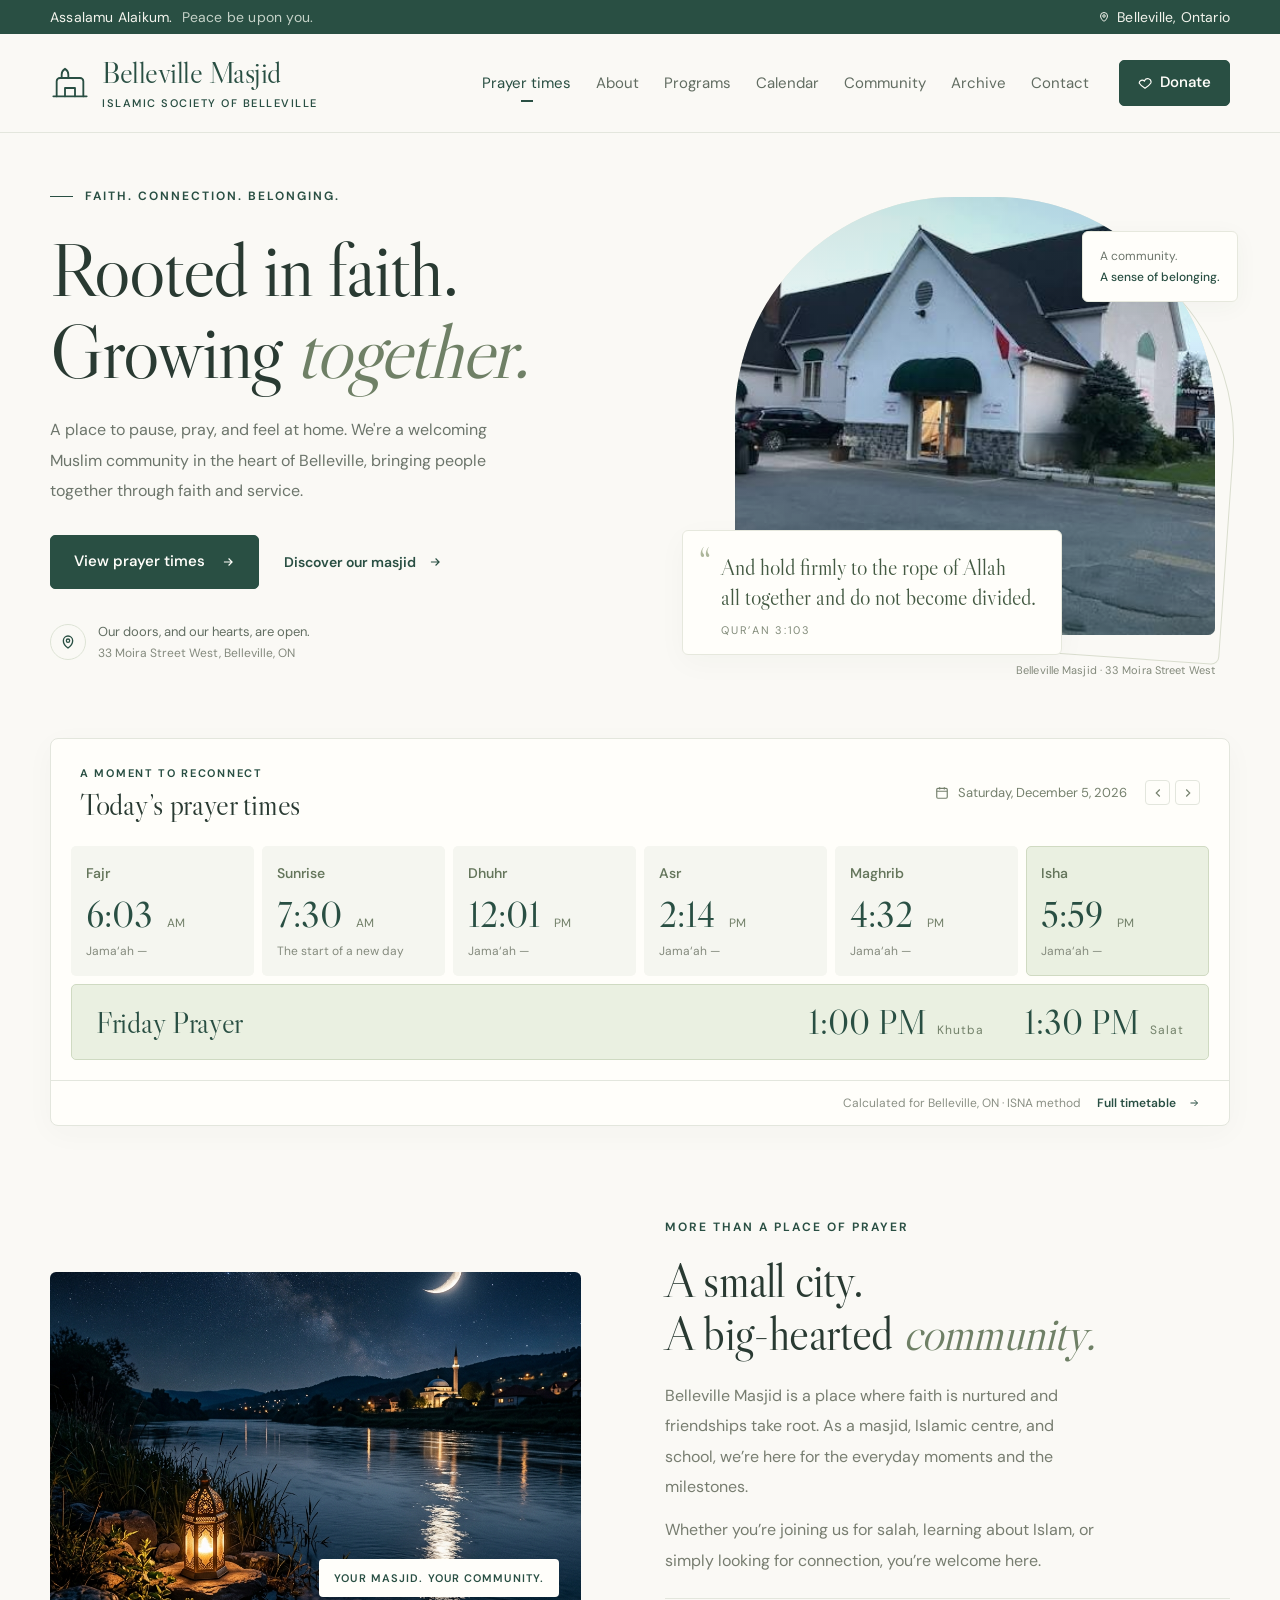
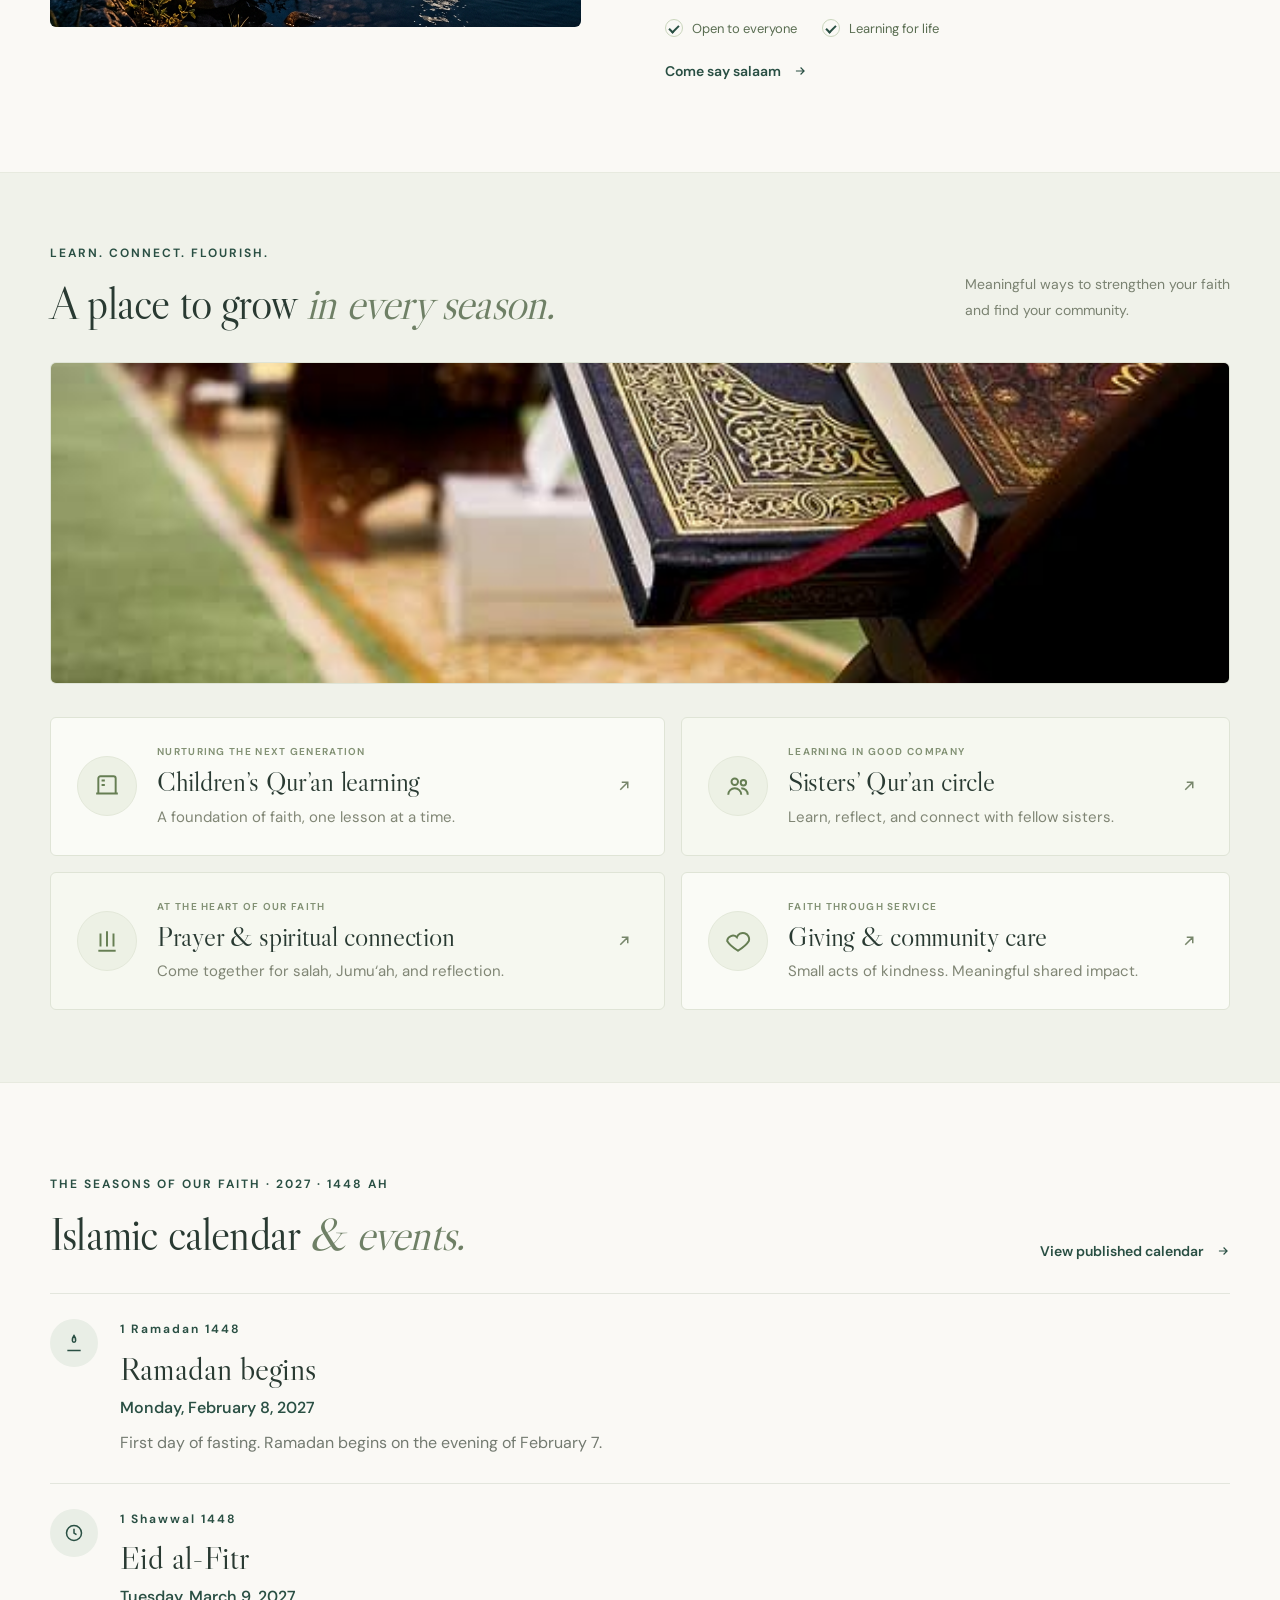
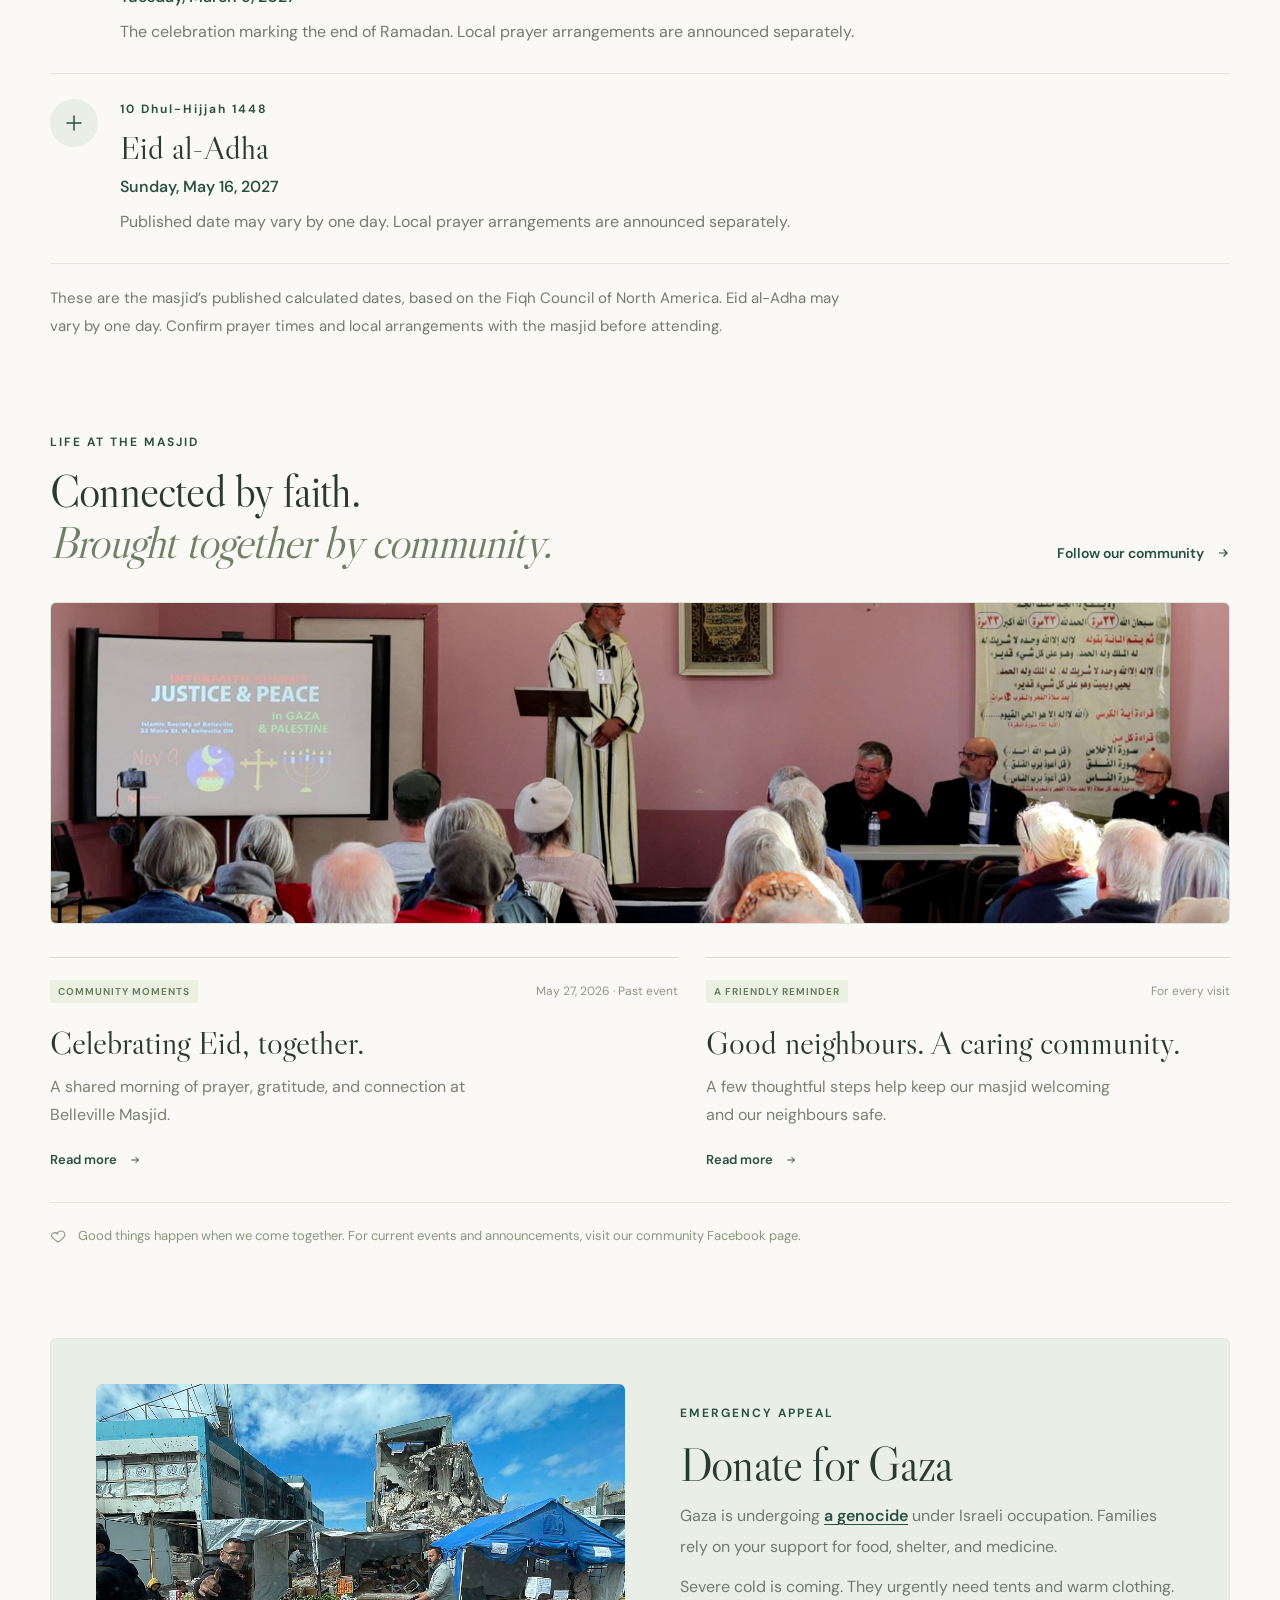
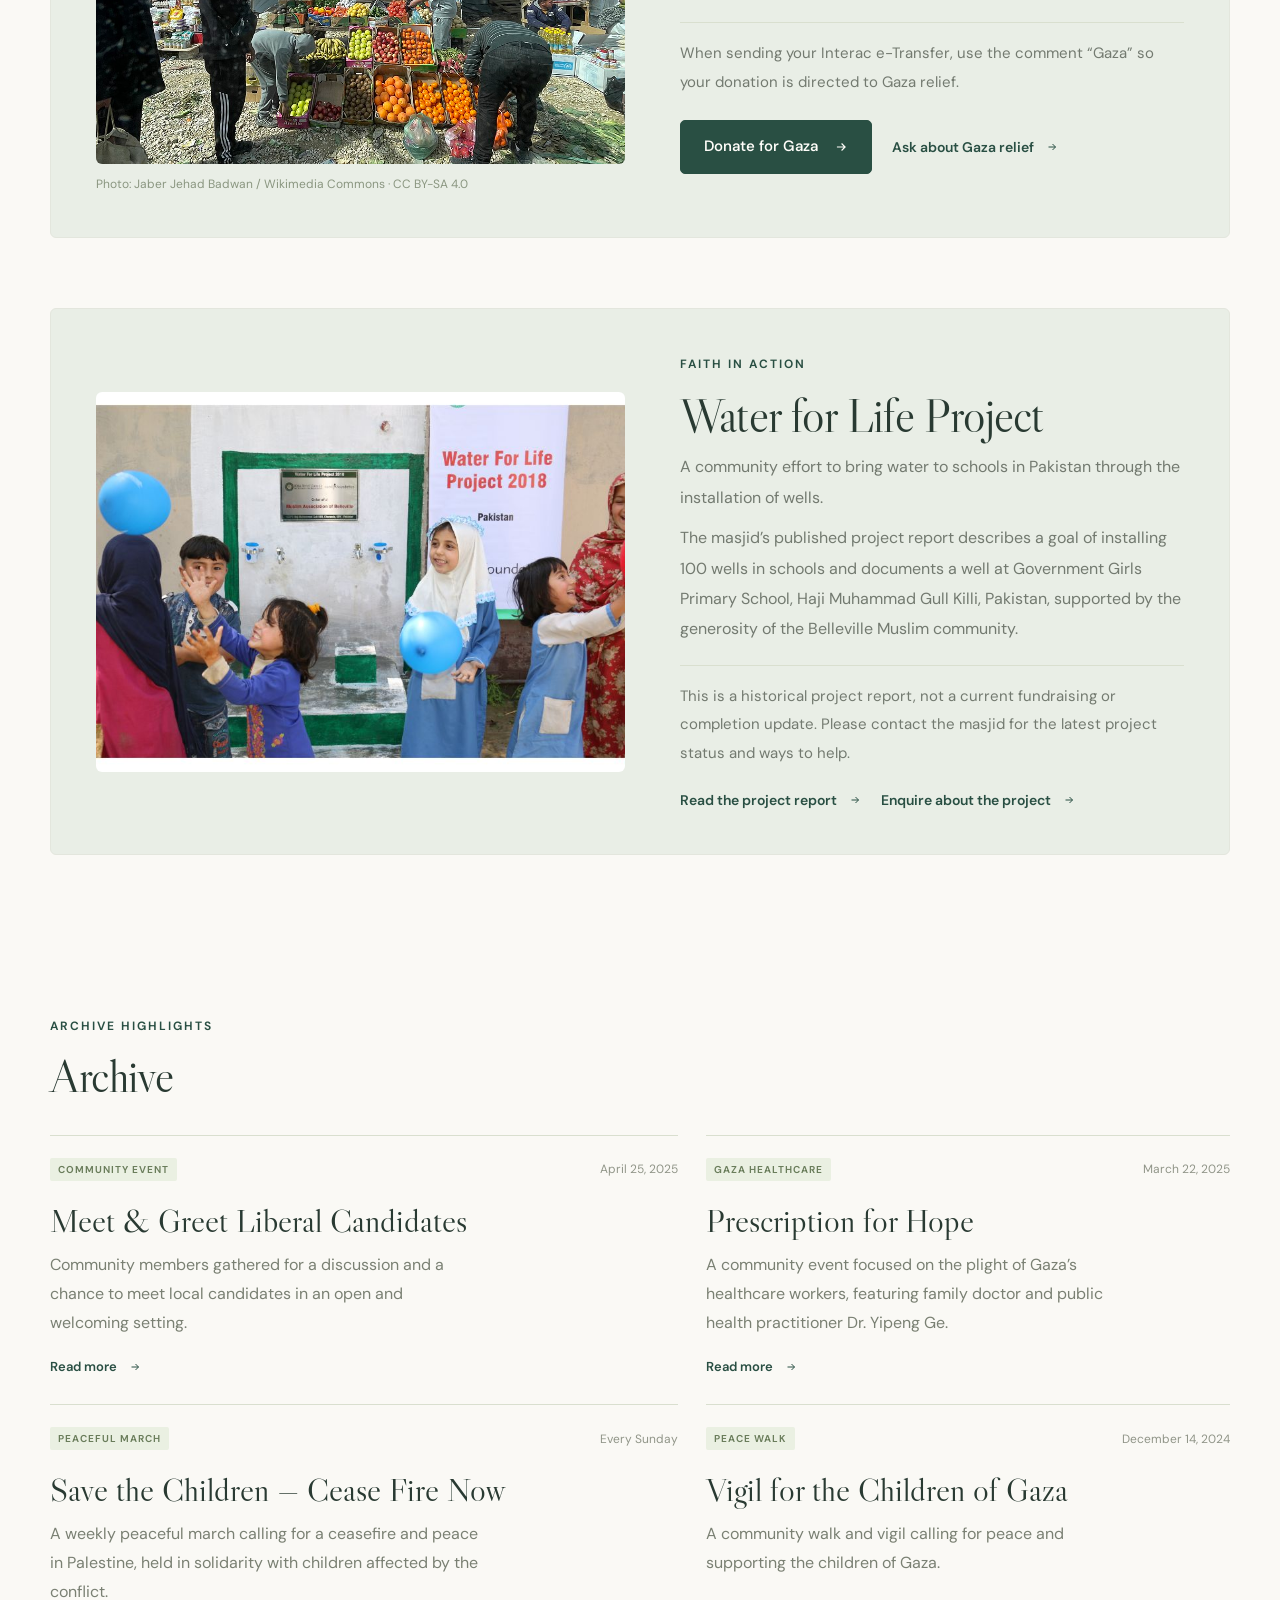
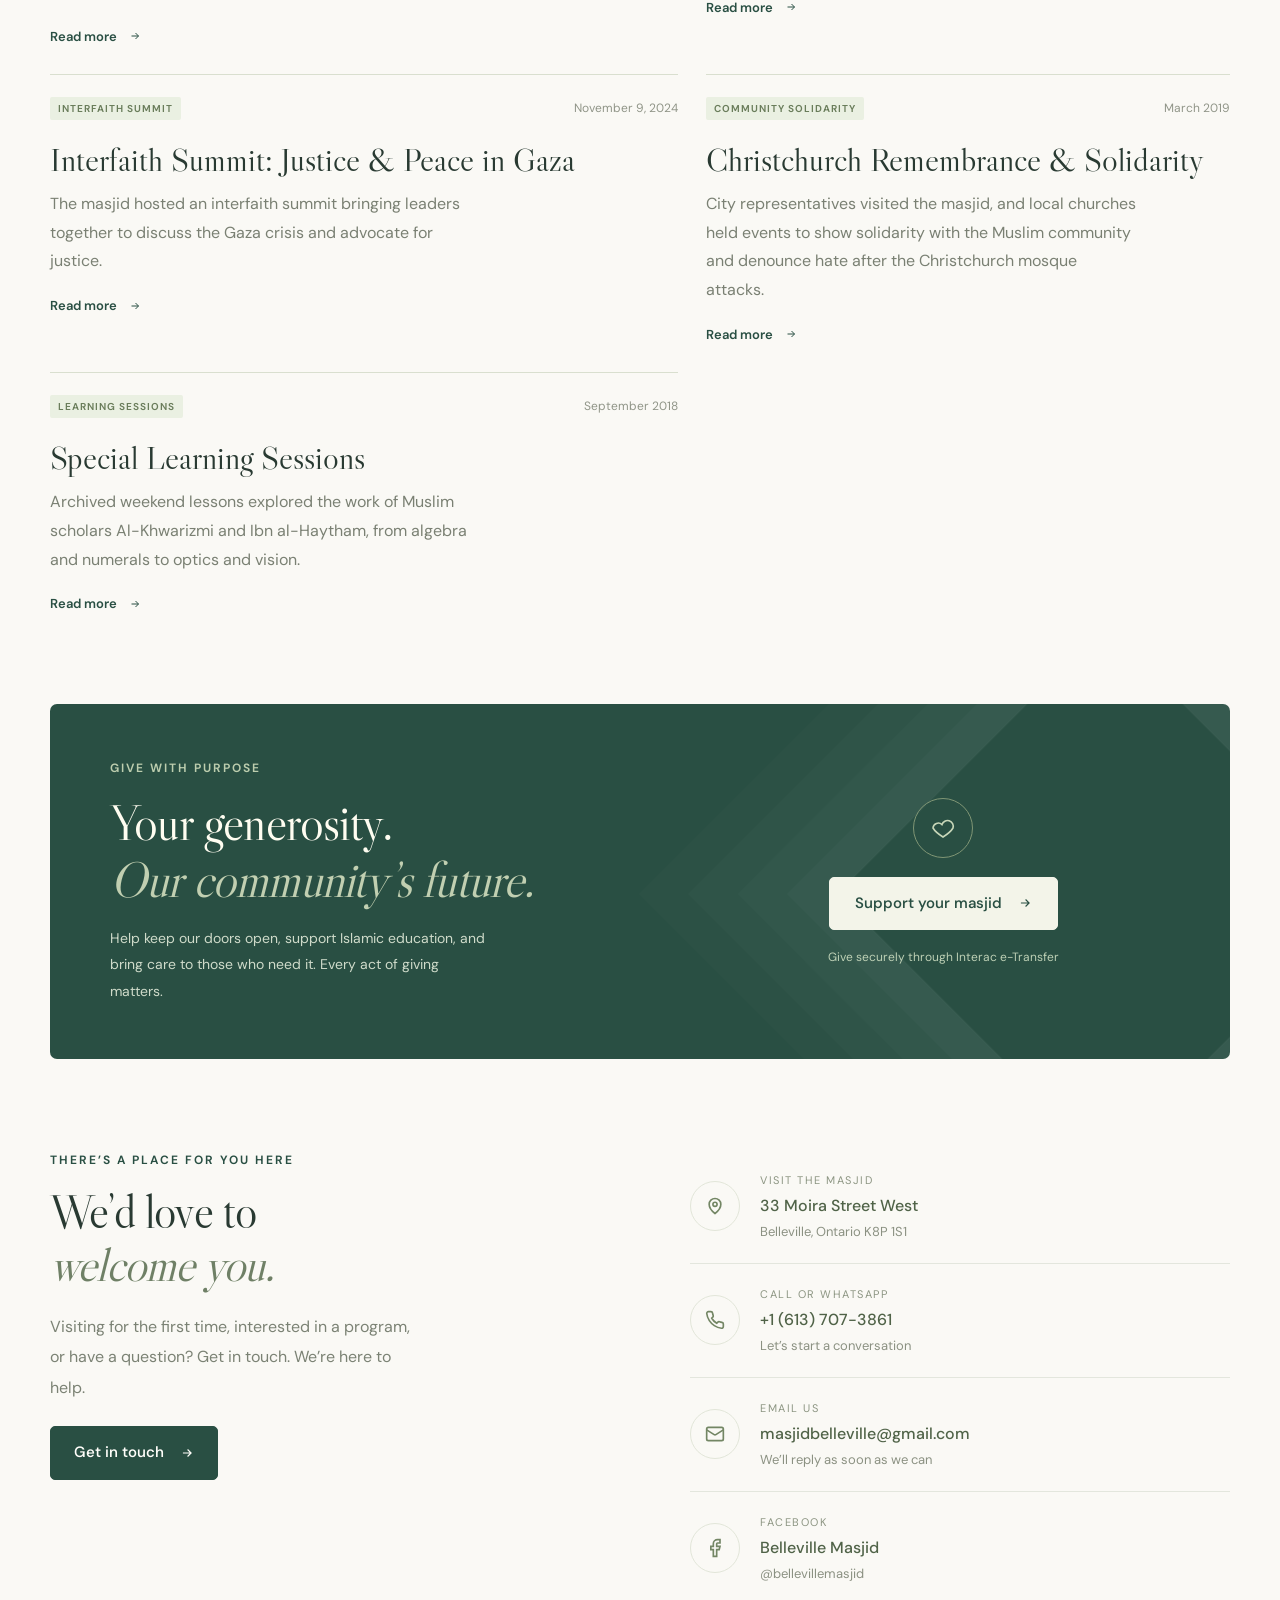
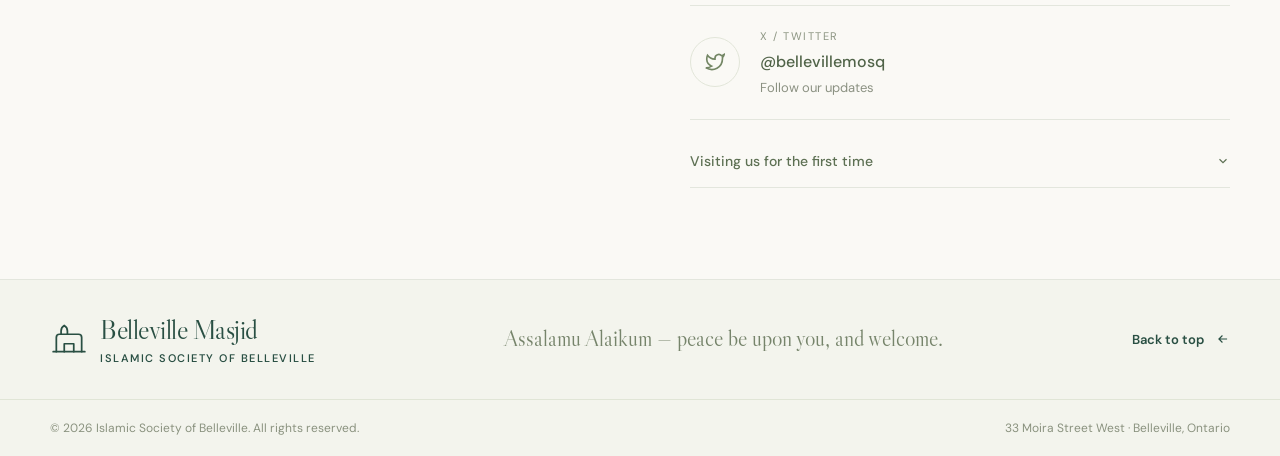
==== commit 9de2877b: "Adjust Friday prayer times for daylight saving Co-authored-by: Copilot <223556219+Copilot@users.nore" ====
--- a/index.html
+++ b/index.html
@@ -158,8 +158,8 @@
           <div class="prayer-card jumuah-card">
             <div class="prayer-label"><span>Friday Prayer</span></div>
             <div class="jumuah-times">
-              <div class="jumuah-time"><strong>1:30 PM</strong><span>Khutba</span></div>
-              <div class="jumuah-time"><strong>2:00 PM</strong><span>Salat</span></div>
+              <div class="jumuah-time"><strong><time id="jumuah-khutba-time" datetime="13:30">1:30 PM</time></strong><span>Khutba</span></div>
+              <div class="jumuah-time"><strong><time id="jumuah-salat-time" datetime="14:00">2:00 PM</time></strong><span>Salat</span></div>
             </div>
           </div>
         </div>
